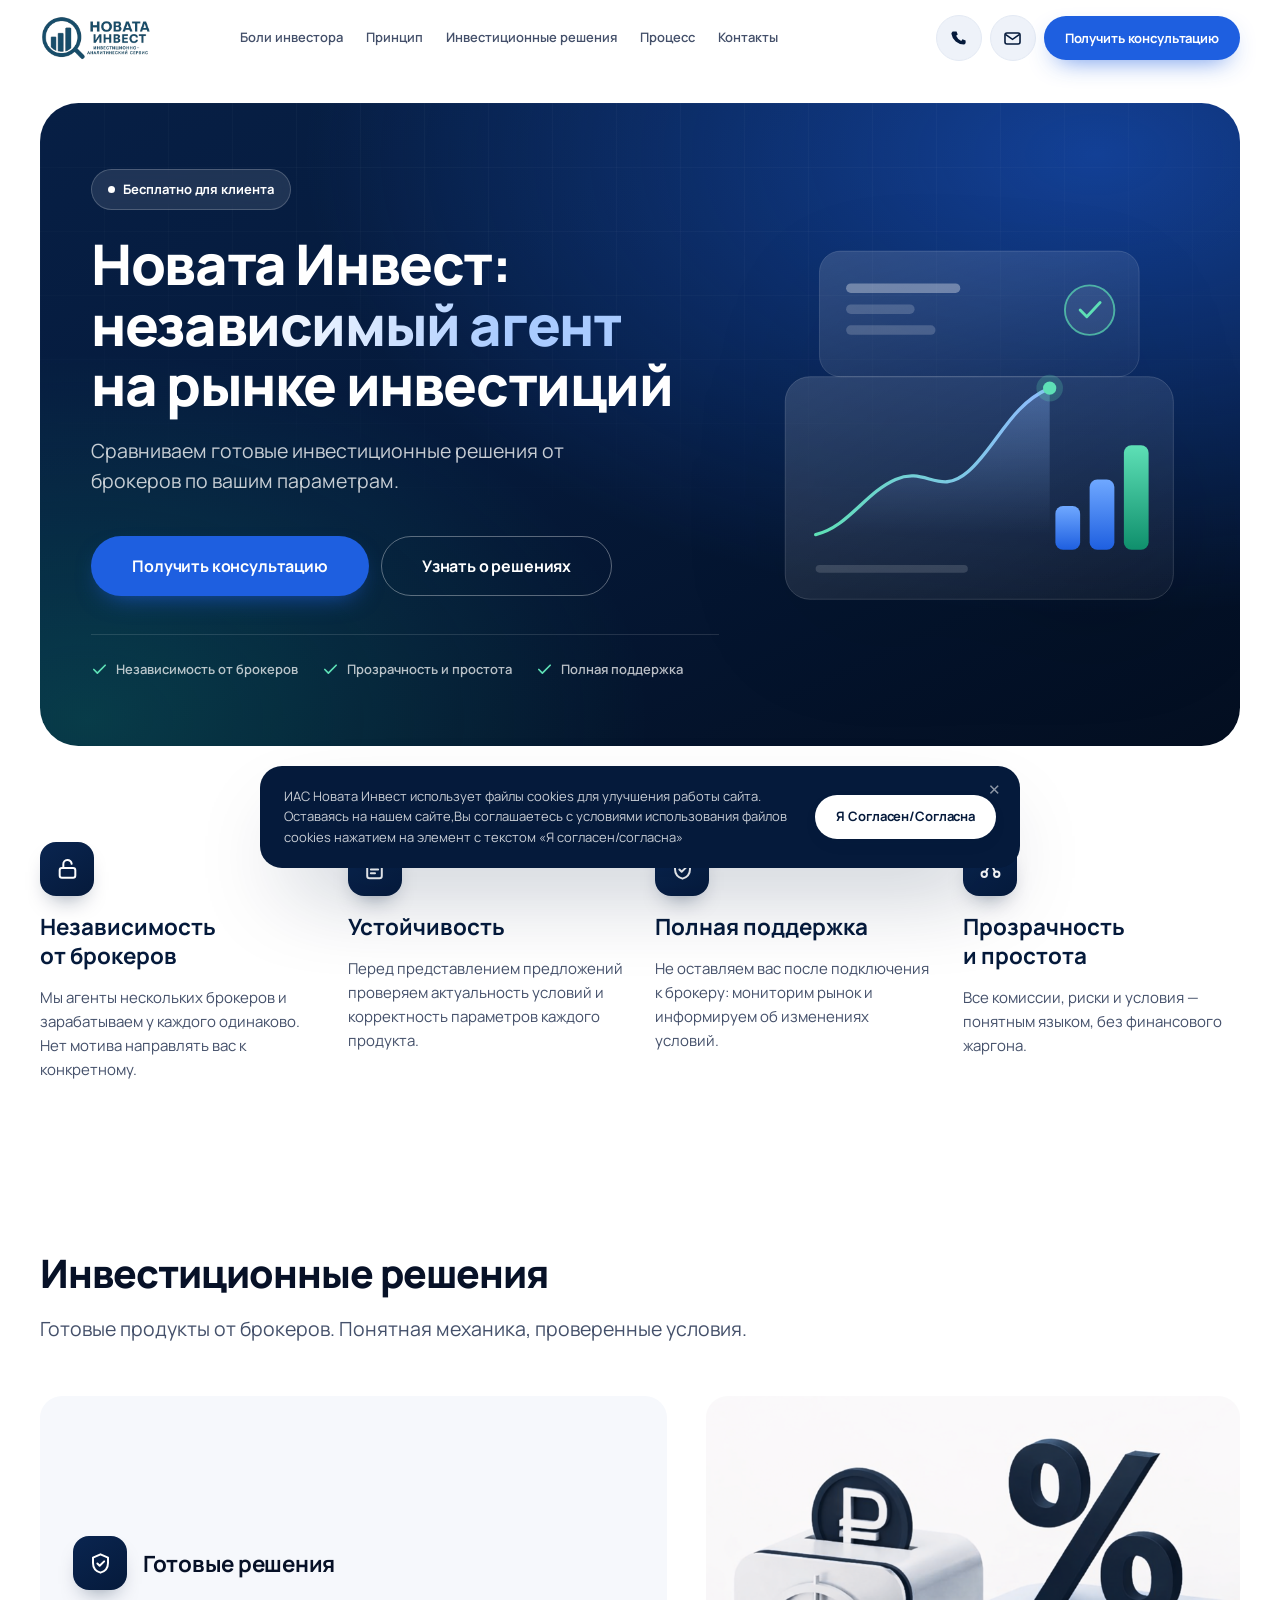
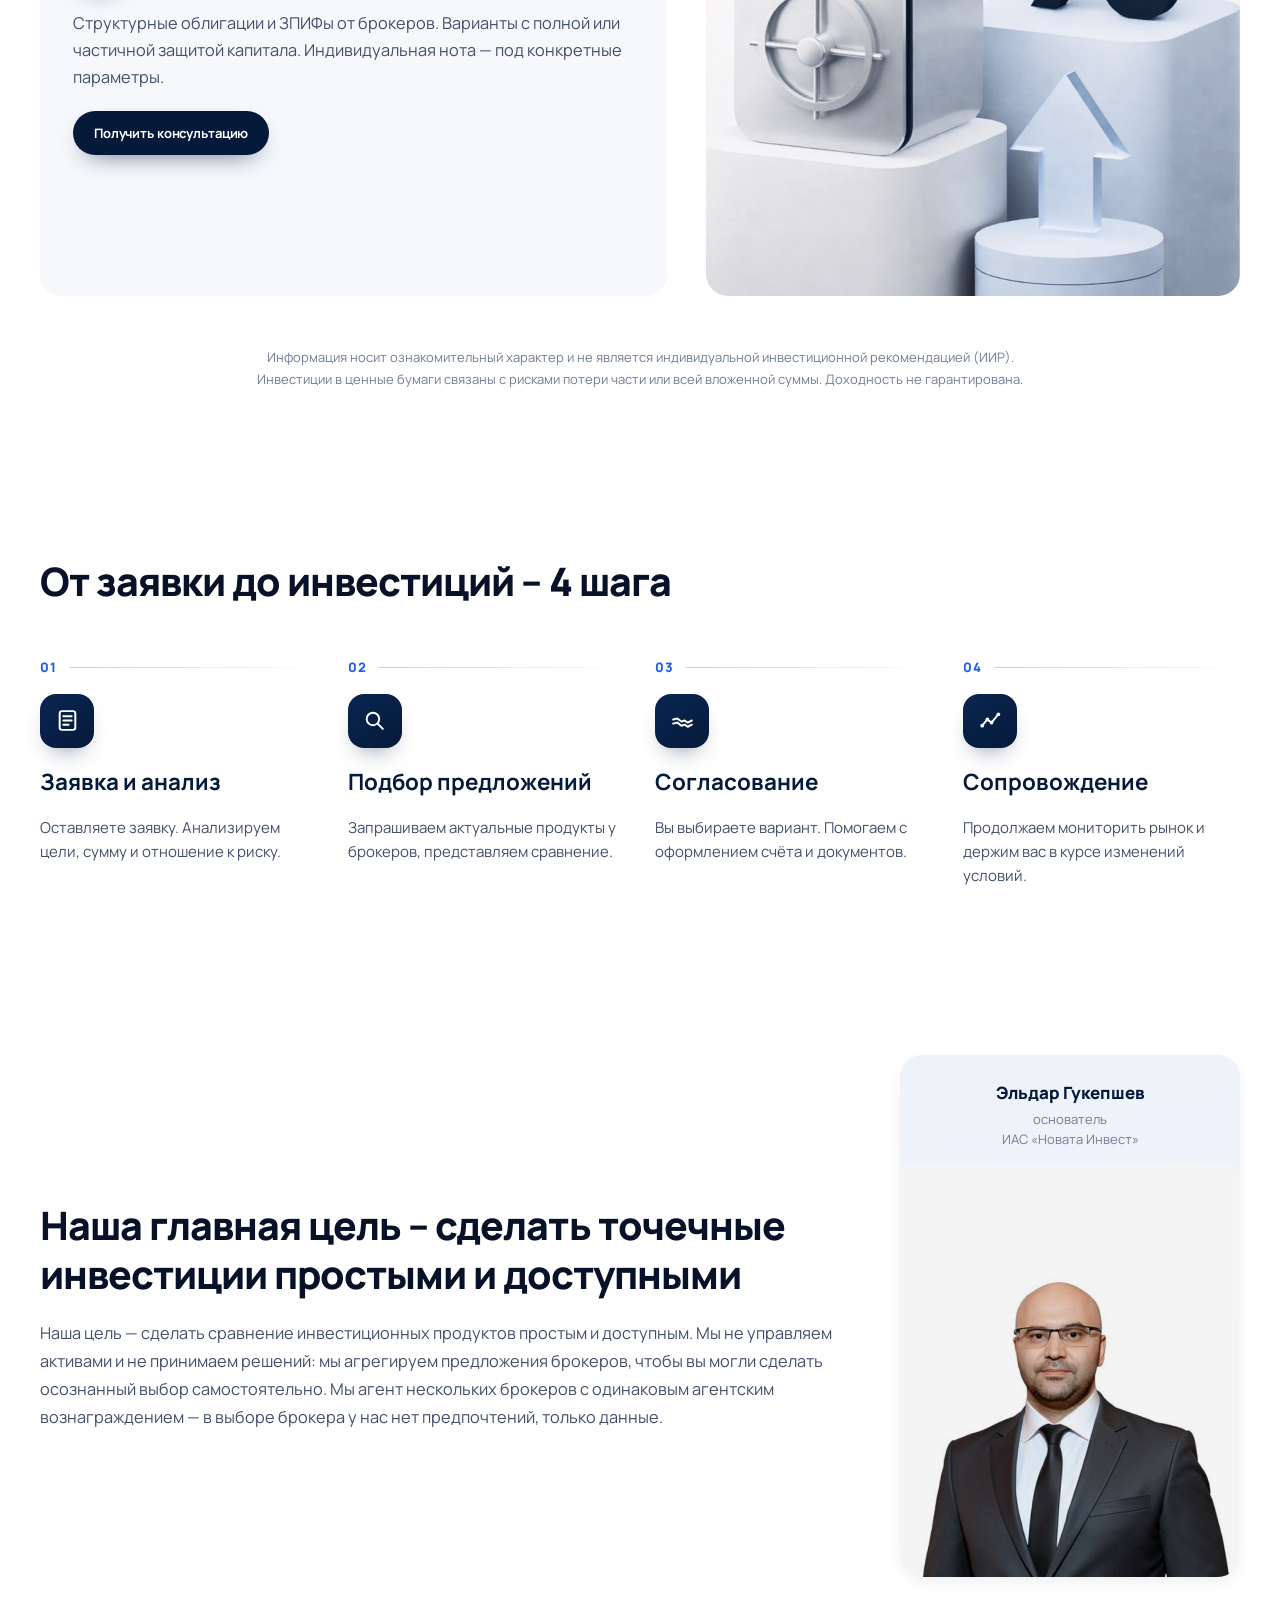
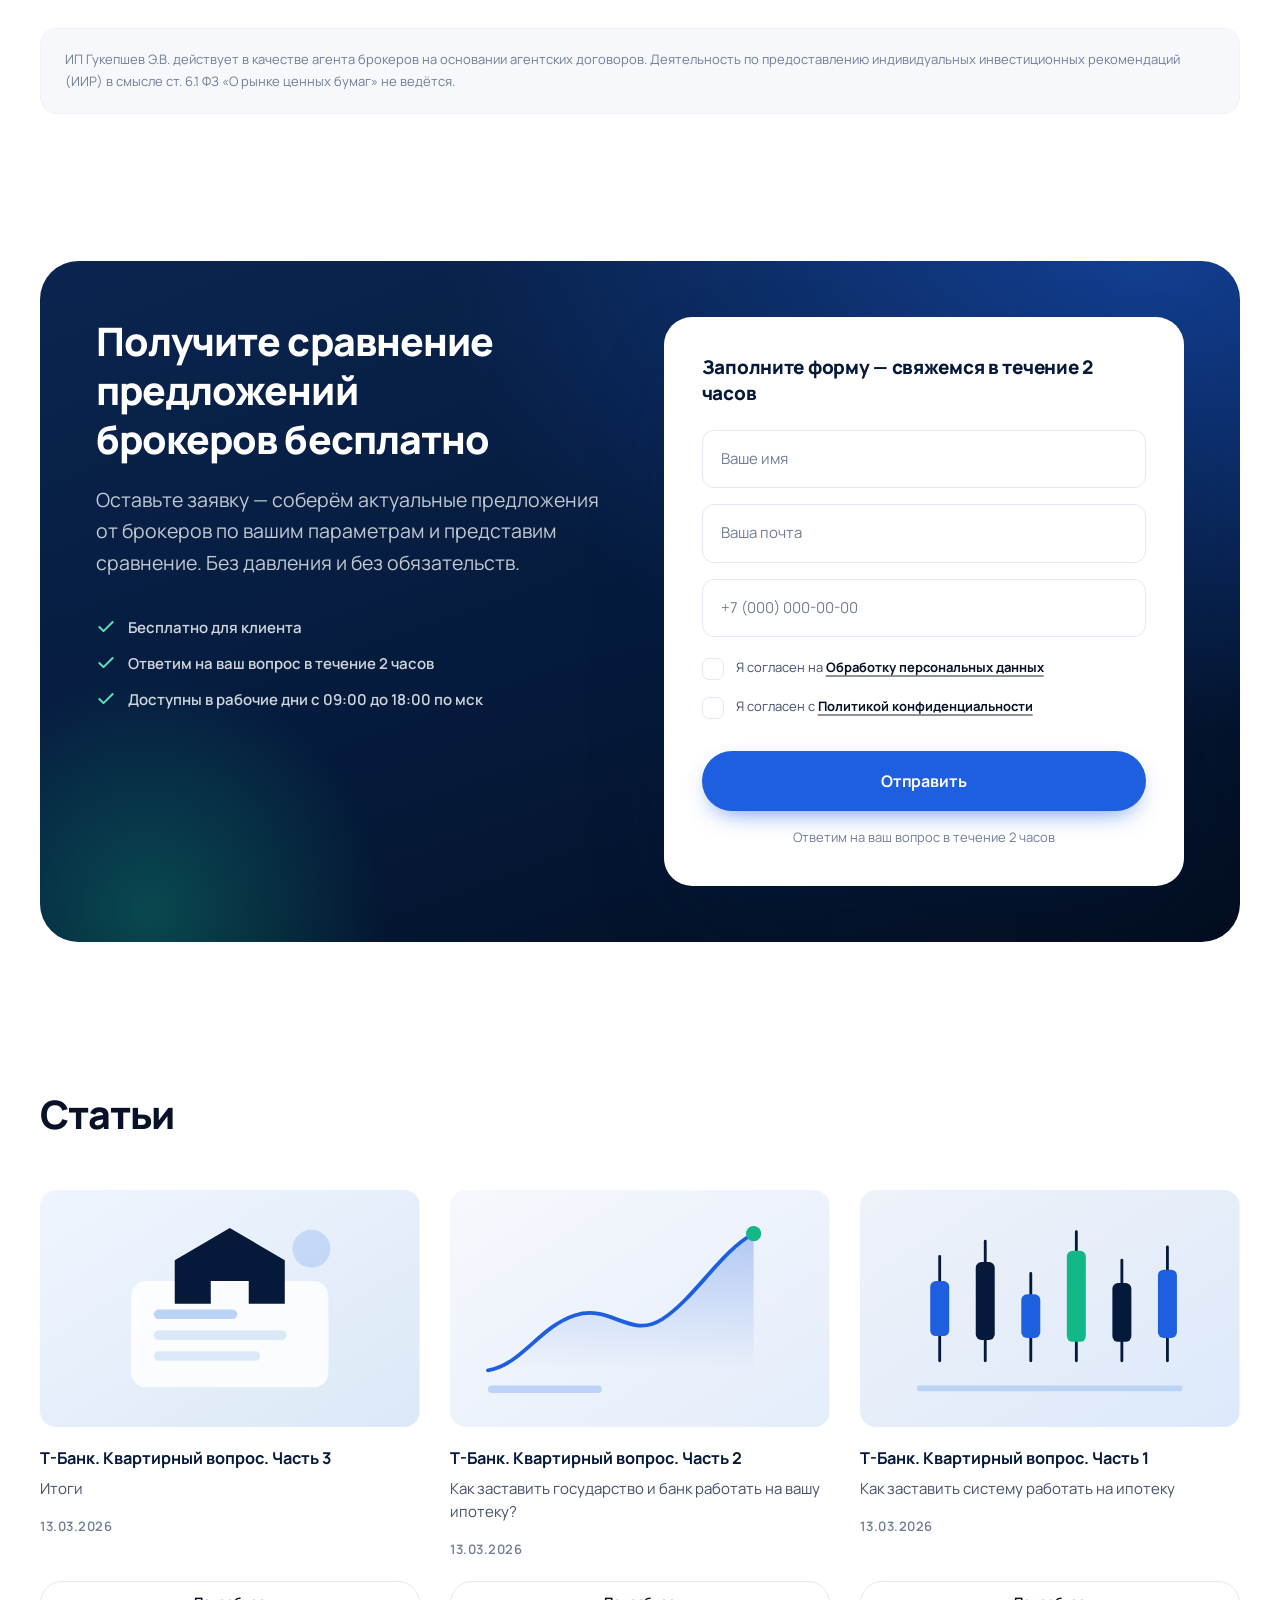
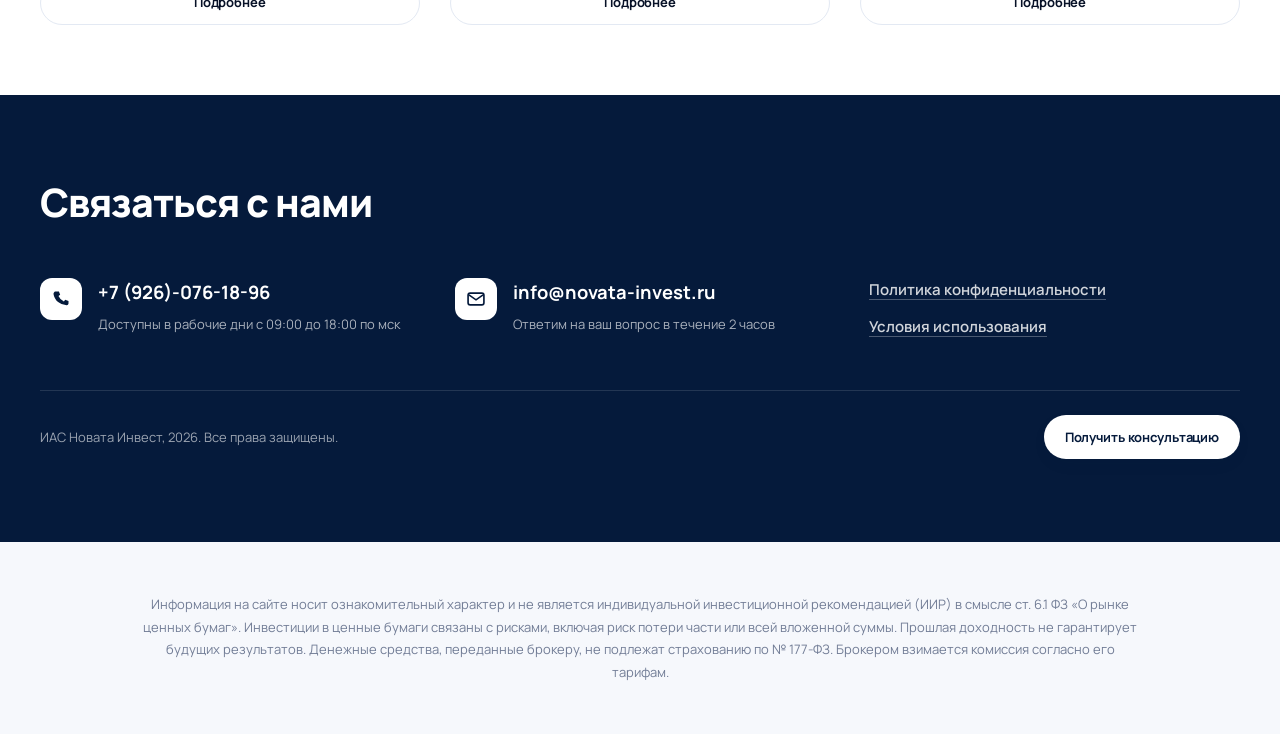
==== index.html @ 60bf4a43 "Переработать дизайн сайта и выделить дизайн-систему Тексты не менялись: все заголовки, абзацы, подпи" ====
<!DOCTYPE html>
<html lang="ru">
<head>
<meta charset="UTF-8">
<meta name="viewport" content="width=device-width, initial-scale=1.0">
<title>Новата Инвест — независимый агент на рынке инвестиций</title>
<meta name="description" content="Сравниваем готовые инвестиционные решения от брокеров по вашим параметрам. Бесплатно для клиента.">
<meta name="theme-color" content="#051A3B">
<link rel="icon" href="assets/favicon.ico">
<meta property="og:type" content="website">
<meta property="og:title" content="Новата Инвест — независимый агент на рынке инвестиций">
<meta property="og:description" content="Сравниваем готовые инвестиционные решения от брокеров по вашим параметрам. Бесплатно для клиента.">
<link rel="preconnect" href="https://fonts.googleapis.com">
<link rel="preconnect" href="https://fonts.gstatic.com" crossorigin>
<link href="https://fonts.googleapis.com/css2?family=Manrope:wght@400;500;600;700;800&display=swap" rel="stylesheet">
<link rel="stylesheet" href="assets/novata.css">
<link rel="stylesheet" href="assets/site.css">
</head>
<body>

<a href="#form" class="visually-hidden">Перейти к форме заявки</a>

<!-- ============================ HEADER ============================ -->
<header class="site-header" id="siteHeader">
  <div class="container site-header__inner">
    <a href="#" class="brand" aria-label="Новата Инвест — инвестиционно-аналитический сервис">
      <img src="assets/logo.png" alt="Новата Инвест — инвестиционно-аналитический сервис" width="700" height="281">
    </a>

    <nav class="site-nav" aria-label="Основная навигация">
      <a href="#pain">Боли инвестора</a>
      <a href="#principle">Принцип</a>
      <a href="#solutions">Инвестиционные решения</a>
      <a href="#process">Процесс</a>
      <a href="#contacts">Контакты</a>
    </nav>

    <div class="header-actions">
      <a href="tel:+79260761896" class="icon-btn icon-btn--ghost" aria-label="Позвонить">
        <svg viewBox="0 0 24 24" fill="none" aria-hidden="true"><path d="M6.5 3h3l1.5 4-2 1.5a12 12 0 006.5 6.5l1.5-2 4 1.5v3c0 1-1 2-2 2A16 16 0 013 6c0-1 1-3 2-3z" fill="currentColor"/></svg>
      </a>
      <a href="mailto:info@novata-invest.ru" class="icon-btn icon-btn--ghost" aria-label="Написать">
        <svg viewBox="0 0 24 24" fill="none" aria-hidden="true"><rect x="2.5" y="5" width="19" height="14" rx="2.5" stroke="currentColor" stroke-width="2"/><path d="M3.5 7l8.5 6 8.5-6" stroke="currentColor" stroke-width="2"/></svg>
      </a>
      <a href="#form" class="btn btn--primary btn--sm">Получить консультацию</a>
      <button class="burger" id="burger" aria-label="Меню" aria-expanded="false" aria-controls="mobileNav">
        <span></span><span></span><span></span>
      </button>
    </div>
  </div>
</header>

<div class="mobile-nav" id="mobileNav" role="dialog" aria-modal="true" aria-label="Меню">
  <div class="mobile-nav__panel">
    <div class="mobile-nav__top">
      <button class="icon-btn icon-btn--ghost" id="mobileNavClose" aria-label="Закрыть">
        <svg viewBox="0 0 24 24" fill="none" aria-hidden="true"><path d="M6 6l12 12M18 6L6 18" stroke="currentColor" stroke-width="2" stroke-linecap="round"/></svg>
      </button>
    </div>
    <a href="#pain">Боли инвестора</a>
    <a href="#principle">Принцип</a>
    <a href="#solutions">Инвестиционные решения</a>
    <a href="#process">Процесс</a>
    <a href="#contacts">Контакты</a>
    <div class="mobile-nav__cta"><a href="#form" class="btn btn--primary btn--block">Получить консультацию</a></div>
    <div class="mobile-nav__contacts">
      <a href="tel:+79260761896">+7 (926) 076-18-96</a>
      <a href="mailto:info@novata-invest.ru">info@novata-invest.ru</a>
    </div>
  </div>
</div>

<main>

<!-- ============================ HERO ============================ -->
<section class="hero">
  <div class="container">
    <div class="hero__panel on-dark">
      <div class="hero__grid-lines" aria-hidden="true"></div>
      <div class="hero__inner">
        <div class="hero__copy">
          <span class="badge badge--glass badge--dot">Бесплатно для клиента</span>
          <h1 class="display hero__title">Новата Инвест:<br><span>независимый агент</span><br>на рынке инвестиций</h1>
          <p class="hero__sub">Сравниваем готовые инвестиционные решения от брокеров по вашим параметрам.</p>
          <div class="hero__cta">
            <a href="#form" class="btn btn--primary btn--lg">Получить консультацию</a>
            <a href="#solutions" class="btn btn--outline btn--lg">Узнать о решениях</a>
          </div>
          <div class="hero__meta">
            <span class="hero__meta-item">
              <svg viewBox="0 0 24 24" fill="none" aria-hidden="true"><path d="M20 6L9 17l-5-5" stroke="currentColor" stroke-width="2.4" stroke-linecap="round" stroke-linejoin="round"/></svg>
              Независимость от брокеров
            </span>
            <span class="hero__meta-item">
              <svg viewBox="0 0 24 24" fill="none" aria-hidden="true"><path d="M20 6L9 17l-5-5" stroke="currentColor" stroke-width="2.4" stroke-linecap="round" stroke-linejoin="round"/></svg>
              Прозрачность и простота
            </span>
            <span class="hero__meta-item">
              <svg viewBox="0 0 24 24" fill="none" aria-hidden="true"><path d="M20 6L9 17l-5-5" stroke="currentColor" stroke-width="2.4" stroke-linecap="round" stroke-linejoin="round"/></svg>
              Полная поддержка
            </span>
          </div>
        </div>

        <div class="hero__visual" aria-hidden="true">
          <!-- Абстрактная визуализация сравнения предложений -->
          <svg viewBox="0 0 440 400" role="presentation">
            <defs>
              <linearGradient id="hgCard" x1="0" y1="0" x2="1" y2="1">
                <stop offset="0" stop-color="#ffffff" stop-opacity=".14"/>
                <stop offset="1" stop-color="#ffffff" stop-opacity=".04"/>
              </linearGradient>
              <linearGradient id="hgBar" x1="0" y1="1" x2="0" y2="0">
                <stop offset="0" stop-color="#1E5FE0"/>
                <stop offset="1" stop-color="#6FA8FF"/>
              </linearGradient>
              <linearGradient id="hgBar2" x1="0" y1="1" x2="0" y2="0">
                <stop offset="0" stop-color="#0F8F6C"/>
                <stop offset="1" stop-color="#5EE0B6"/>
              </linearGradient>
              <linearGradient id="hgLine" x1="0" y1="0" x2="1" y2="0">
                <stop offset="0" stop-color="#5EE0B6"/>
                <stop offset="1" stop-color="#8FBBFF"/>
              </linearGradient>
              <linearGradient id="hgFill" x1="0" y1="0" x2="0" y2="1">
                <stop offset="0" stop-color="#8FBBFF" stop-opacity=".34"/>
                <stop offset="1" stop-color="#8FBBFF" stop-opacity="0"/>
              </linearGradient>
            </defs>

            <!-- задняя карточка -->
            <rect x="52" y="18" width="336" height="132" rx="22" fill="url(#hgCard)" stroke="#ffffff" stroke-opacity=".14"/>
            <rect x="80" y="52" width="120" height="10" rx="5" fill="#ffffff" fill-opacity=".34"/>
            <rect x="80" y="74" width="72" height="10" rx="5" fill="#ffffff" fill-opacity=".18"/>
            <rect x="80" y="96" width="94" height="10" rx="5" fill="#ffffff" fill-opacity=".18"/>
            <circle cx="336" cy="80" r="26" fill="#ffffff" fill-opacity=".08" stroke="#5EE0B6" stroke-opacity=".7" stroke-width="2"/>
            <path d="M326 80l7 7 14-15" stroke="#5EE0B6" stroke-width="3" stroke-linecap="round" stroke-linejoin="round" fill="none"/>

            <!-- основная карточка с графиком -->
            <rect x="16" y="150" width="408" height="234" rx="26" fill="url(#hgCard)" stroke="#ffffff" stroke-opacity=".16"/>
            <path d="M48 316c34-8 52-44 84-58s46 18 76-8 44-70 86-88" stroke="url(#hgLine)" stroke-width="3.5" fill="none" stroke-linecap="round"/>
            <path d="M48 316c34-8 52-44 84-58s46 18 76-8 44-70 86-88v152H48z" fill="url(#hgFill)"/>
            <circle cx="294" cy="162" r="7" fill="#5EE0B6"/>
            <circle cx="294" cy="162" r="14" fill="#5EE0B6" fill-opacity=".22"/>

            <g>
              <rect x="300" y="286" width="26" height="46" rx="8" fill="url(#hgBar)"/>
              <rect x="336" y="258" width="26" height="74" rx="8" fill="url(#hgBar)"/>
              <rect x="372" y="222" width="26" height="110" rx="8" fill="url(#hgBar2)"/>
            </g>
            <rect x="48" y="348" width="160" height="8" rx="4" fill="#ffffff" fill-opacity=".14"/>
          </svg>
        </div>
      </div>
    </div>
  </div>
</section>

<!-- ============================ VALUES ============================ -->
<section class="section" id="pain">
  <div class="container">
    <div class="grid grid--4">
      <article class="value" data-reveal>
        <span class="icon-tile"><svg viewBox="0 0 24 24" fill="none" aria-hidden="true"><rect x="4.5" y="10.5" width="15" height="9.5" rx="2.2" stroke="currentColor" stroke-width="1.9"/><path d="M8 10.5V7.2A4 4 0 0116 6.6" stroke="currentColor" stroke-width="1.9" stroke-linecap="round"/></svg></span>
        <h3>Независимость<br>от брокеров</h3>
        <p>Мы агенты нескольких брокеров и зарабатываем у каждого одинаково. Нет мотива направлять вас к конкретному.</p>
      </article>
      <article class="value" data-reveal data-delay="1">
        <span class="icon-tile"><svg viewBox="0 0 24 24" fill="none" aria-hidden="true"><rect x="5" y="3.5" width="14" height="17" rx="2.2" stroke="currentColor" stroke-width="1.9"/><path d="M8.5 8.5h7M8.5 12h7M8.5 15.5h4" stroke="currentColor" stroke-width="1.9" stroke-linecap="round"/></svg></span>
        <h3>Устойчивость</h3>
        <p>Перед представлением предложений проверяем актуальность условий и корректность параметров каждого продукта.</p>
      </article>
      <article class="value" data-reveal data-delay="2">
        <span class="icon-tile"><svg viewBox="0 0 24 24" fill="none" aria-hidden="true"><path d="M12 3.2l7.2 3.1v5.2c0 4.5-3 8-7.2 9.3-4.2-1.3-7.2-4.8-7.2-9.3V6.3L12 3.2z" stroke="currentColor" stroke-width="1.9" stroke-linejoin="round"/><path d="M9 12l2.2 2.2L15.5 10" stroke="currentColor" stroke-width="1.9" stroke-linecap="round" stroke-linejoin="round"/></svg></span>
        <h3>Полная поддержка</h3>
        <p>Не оставляем вас после подключения к брокеру: мониторим рынок и информируем об изменениях условий.</p>
      </article>
      <article class="value" data-reveal data-delay="3">
        <span class="icon-tile"><svg viewBox="0 0 24 24" fill="none" aria-hidden="true"><circle cx="12" cy="7" r="2.6" stroke="currentColor" stroke-width="1.9"/><circle cx="6" cy="16.5" r="2.6" stroke="currentColor" stroke-width="1.9"/><circle cx="18" cy="16.5" r="2.6" stroke="currentColor" stroke-width="1.9"/><path d="M10.2 8.9l-2.4 5.2M13.8 8.9l2.4 5.2" stroke="currentColor" stroke-width="1.9"/></svg></span>
        <h3>Прозрачность<br>и простота</h3>
        <p>Все комиссии, риски и условия — понятным языком, без финансового жаргона.</p>
      </article>
    </div>
  </div>
</section>

<!-- ============================ SOLUTIONS ============================ -->
<section class="section section--tight" id="solutions">
  <div class="container">
    <div class="section-head" data-reveal>
      <h2 class="h2">Инвестиционные решения</h2>
      <p class="lead">Готовые продукты от брокеров. Понятная механика, проверенные условия.</p>
    </div>

    <div class="solutions">
      <div class="card card--muted solutions__card" data-reveal>
        <div class="solutions__head">
          <span class="icon-tile"><svg viewBox="0 0 24 24" fill="none" aria-hidden="true"><path d="M12 3.2l7.2 3.1v5.2c0 4.5-3 8-7.2 9.3-4.2-1.3-7.2-4.8-7.2-9.3V6.3L12 3.2z" stroke="currentColor" stroke-width="1.9" stroke-linejoin="round"/><path d="M9 12l2.2 2.2L15.5 10" stroke="currentColor" stroke-width="1.9" stroke-linecap="round" stroke-linejoin="round"/></svg></span>
          <h3 class="h3">Готовые решения</h3>
        </div>
        <p>Структурные облигации и ЗПИФы от брокеров. Варианты с полной или частичной защитой капитала. Индивидуальная нота — под конкретные параметры.</p>
        <a href="#form" class="btn btn--navy btn--sm" style="align-self:flex-start">Получить консультацию</a>
      </div>
      <div class="solutions__media" data-reveal data-delay="1">
        <img src="assets/safe.png" alt="Защита капитала и доходность" width="800" height="748" loading="lazy">
      </div>
    </div>

    <p class="disclaimer">Информация носит ознакомительный характер и не является индивидуальной инвестиционной рекомендацией (ИИР). Инвестиции в ценные бумаги связаны с рисками потери части или всей вложенной суммы. Доходность не гарантирована.</p>
  </div>
</section>

<!-- ============================ PROCESS ============================ -->
<section class="section" id="process">
  <div class="container">
    <div class="section-head" data-reveal>
      <h2 class="h2">От заявки до инвестиций – 4 шага</h2>
    </div>
    <div class="grid grid--4 steps">
      <article class="step" data-reveal>
        <span class="step__num">01</span>
        <span class="icon-tile"><svg viewBox="0 0 24 24" fill="none" aria-hidden="true"><rect x="4.5" y="3" width="15" height="18" rx="2.2" stroke="currentColor" stroke-width="1.9"/><path d="M8 8h8M8 12h8M8 16h5" stroke="currentColor" stroke-width="1.9" stroke-linecap="round"/></svg></span>
        <h3>Заявка и анализ</h3>
        <p>Оставляете заявку. Анализируем цели, сумму и отношение к риску.</p>
      </article>
      <article class="step" data-reveal data-delay="1">
        <span class="step__num">02</span>
        <span class="icon-tile"><svg viewBox="0 0 24 24" fill="none" aria-hidden="true"><circle cx="10.5" cy="10.5" r="6" stroke="currentColor" stroke-width="1.9"/><path d="M15 15l5 5" stroke="currentColor" stroke-width="1.9" stroke-linecap="round"/></svg></span>
        <h3>Подбор предложений</h3>
        <p>Запрашиваем актуальные продукты у брокеров, представляем сравнение.</p>
      </article>
      <article class="step" data-reveal data-delay="2">
        <span class="step__num">03</span>
        <span class="icon-tile"><svg viewBox="0 0 24 24" fill="none" aria-hidden="true"><path d="M3 11l4-1 4 3 3-1 3 2 4-2" stroke="currentColor" stroke-width="1.9" stroke-linecap="round" stroke-linejoin="round"/><path d="M3 15l4-1 4 3 3-1 3 2 4-2" stroke="currentColor" stroke-width="1.9" stroke-linecap="round" stroke-linejoin="round"/></svg></span>
        <h3>Согласование</h3>
        <p>Вы выбираете вариант. Помогаем с оформлением счёта и документов.</p>
      </article>
      <article class="step" data-reveal data-delay="3">
        <span class="step__num">04</span>
        <span class="icon-tile"><svg viewBox="0 0 24 24" fill="none" aria-hidden="true"><path d="M4 17l5-6 4 3 6.5-8" stroke="currentColor" stroke-width="1.9" stroke-linecap="round" stroke-linejoin="round"/><circle cx="4" cy="17" r="1.8" fill="currentColor"/><circle cx="9" cy="11" r="1.8" fill="currentColor"/><circle cx="13" cy="14" r="1.8" fill="currentColor"/><circle cx="19.5" cy="6" r="1.8" fill="currentColor"/></svg></span>
        <h3>Сопровождение</h3>
        <p>Продолжаем мониторить рынок и держим вас в курсе изменений условий.</p>
      </article>
    </div>
  </div>
</section>

<!-- ============================ ABOUT ============================ -->
<section class="section section--tight" id="principle">
  <div class="container">
    <div class="about">
      <div class="about__text" data-reveal>
        <h2 class="h2">Наша главная цель – сделать точечные инвестиции простыми и доступными</h2>
        <p>Наша цель — сделать сравнение инвестиционных продуктов простым и доступным. Мы не управляем активами и не принимаем решений: мы агрегируем предложения брокеров, чтобы вы могли сделать осознанный выбор самостоятельно. Мы агент нескольких брокеров с одинаковым агентским вознаграждением — в выборе брокера у нас нет предпочтений, только данные.</p>
      </div>
      <figure class="person" data-reveal data-delay="1">
        <figcaption>
          <div class="person__name">Эльдар Гукепшев</div>
          <div class="person__role">основатель<br>ИАС «Новата Инвест»</div>
        </figcaption>
        <img src="assets/eldar.png" alt="Эльдар Гукепшев" width="578" height="700" loading="lazy">
      </figure>
    </div>
    <p class="disclaimer disclaimer--boxed">ИП Гукепшев Э.В. действует в качестве агента брокеров на основании агентских договоров. Деятельность по предоставлению индивидуальных инвестиционных рекомендаций (ИИР) в смысле ст. 6.1 ФЗ «О рынке ценных бумаг» не ведётся.</p>
  </div>
</section>

<!-- ============================ CTA / FORM ============================ -->
<section class="cta" id="form">
  <div class="container">
    <div class="cta__panel">
      <div class="cta__glow" aria-hidden="true"></div>

      <div class="cta__left">
        <h2 class="h2">Получите сравнение предложений брокеров бесплатно</h2>
        <p>Оставьте заявку — соберём актуальные предложения от брокеров по вашим параметрам и представим сравнение. Без давления и без обязательств.</p>
        <div class="cta__points">
          <span class="point">
            <svg viewBox="0 0 24 24" fill="none" aria-hidden="true"><path d="M20 6L9 17l-5-5" stroke="currentColor" stroke-width="2.4" stroke-linecap="round" stroke-linejoin="round"/></svg>
            Бесплатно для клиента
          </span>
          <span class="point">
            <svg viewBox="0 0 24 24" fill="none" aria-hidden="true"><path d="M20 6L9 17l-5-5" stroke="currentColor" stroke-width="2.4" stroke-linecap="round" stroke-linejoin="round"/></svg>
            Ответим на ваш вопрос в течение 2 часов
          </span>
          <span class="point">
            <svg viewBox="0 0 24 24" fill="none" aria-hidden="true"><path d="M20 6L9 17l-5-5" stroke="currentColor" stroke-width="2.4" stroke-linecap="round" stroke-linejoin="round"/></svg>
            Доступны в рабочие дни с 09:00 до 18:00 по мск
          </span>
        </div>
      </div>

      <div class="form-card" id="formCard">
        <h3 class="form-card__title">Заполните форму — свяжемся в течение 2 часов</h3>

        <form id="leadForm" novalidate>
          <div class="field" data-field>
            <label class="visually-hidden" for="leadName">Ваше имя</label>
            <input class="input" type="text" id="leadName" name="name" placeholder="Ваше имя" autocomplete="name" required>
            <span class="field__error" data-error>Укажите имя</span>
          </div>

          <div class="field" data-field>
            <label class="visually-hidden" for="leadEmail">Ваша почта</label>
            <input class="input" type="email" id="leadEmail" name="email" placeholder="Ваша почта" autocomplete="email" inputmode="email" required>
            <span class="field__error" data-error>Укажите корректный e-mail</span>
          </div>

          <div class="field" data-field>
            <label class="visually-hidden" for="leadPhone">Телефон</label>
            <input class="input" type="tel" id="leadPhone" name="phone" placeholder="+7 (000) 000-00-00" autocomplete="tel" inputmode="tel" required>
            <span class="field__error" data-error>Укажите телефон полностью</span>
          </div>

          <!-- honeypot -->
          <div class="visually-hidden" aria-hidden="true">
            <label for="leadCompany">Company</label>
            <input type="text" id="leadCompany" name="company" tabindex="-1" autocomplete="off">
          </div>

          <div class="form-card__legal">
            <div class="field" data-field style="margin-bottom:0">
              <label class="check">
                <input type="checkbox" id="agreeData" name="agree_data" required>
                <span>Я согласен на <a href="agreement.html" class="link-legal" target="_blank" rel="noopener" data-legal="agreement">Обработку персональных данных</a></span>
              </label>
              <span class="field__error" data-error>Нужно согласие на обработку данных</span>
            </div>
            <div class="field" data-field style="margin-bottom:0">
              <label class="check">
                <input type="checkbox" id="agreePolicy" name="agree_policy" required>
                <span>Я согласен с <a href="policy.html" class="link-legal" target="_blank" rel="noopener" data-legal="policy">Политикой конфиденциальности</a></span>
              </label>
              <span class="field__error" data-error>Нужно согласие с политикой</span>
            </div>
          </div>

          <button type="submit" class="btn btn--primary btn--block btn--lg">Отправить</button>
          <p class="form-note">Ответим на ваш вопрос в течение 2 часов</p>
        </form>

        <div class="form-success" role="status" aria-live="polite">
          <span class="form-success__mark">
            <svg viewBox="0 0 24 24" fill="none" aria-hidden="true"><path d="M20 6L9 17l-5-5" stroke="currentColor" stroke-width="2.6" stroke-linecap="round" stroke-linejoin="round"/></svg>
          </span>
          <p>Спасибо! Заявка получена.</p>
          <span class="fine">Ответим на ваш вопрос в течение 2 часов</span>
        </div>
      </div>
    </div>
  </div>
</section>

<!-- ============================ ARTICLES ============================ -->
<section class="section section--tight" id="articles">
  <div class="container">
    <div class="section-head" data-reveal>
      <h2 class="h2">Статьи</h2>
    </div>
    <div class="grid grid--3">
      <article class="article" data-reveal>
        <div class="article__art">
          <svg viewBox="0 0 400 250" role="presentation" aria-hidden="true">
            <defs>
              <linearGradient id="artA" x1="0" y1="0" x2="1" y2="1"><stop offset="0" stop-color="#EFF5FE"/><stop offset="1" stop-color="#DCE8F7"/></linearGradient>
            </defs>
            <rect width="400" height="250" fill="url(#artA)"/>
            <rect x="96" y="96" width="208" height="112" rx="16" fill="#fff" opacity=".85"/>
            <rect x="120" y="126" width="88" height="10" rx="5" fill="#BBD3F6"/>
            <rect x="120" y="148" width="140" height="10" rx="5" fill="#DCE8F7"/>
            <rect x="120" y="170" width="112" height="10" rx="5" fill="#DCE8F7"/>
            <path d="M200 40l58 34v46h-38V96h-40v24h-38V74l58-34z" fill="#051A3B"/>
            <circle cx="286" cy="62" r="20" fill="#1E5FE0" opacity=".16"/>
          </svg>
        </div>
        <div class="article__body">
          <h3>Т-Банк. Квартирный вопрос. Часть 3</h3>
          <p>Итоги</p>
          <div class="article__date">13.03.2026</div>
          <a href="#" class="btn btn--outline btn--sm btn--block">Подробнее</a>
        </div>
      </article>

      <article class="article" data-reveal data-delay="1">
        <div class="article__art">
          <svg viewBox="0 0 400 250" role="presentation" aria-hidden="true">
            <defs>
              <linearGradient id="artB" x1="0" y1="0" x2="1" y2="1"><stop offset="0" stop-color="#F6F8FC"/><stop offset="1" stop-color="#E4EDFB"/></linearGradient>
              <linearGradient id="artBFill" x1="0" y1="0" x2="0" y2="1"><stop offset="0" stop-color="#1E5FE0" stop-opacity=".28"/><stop offset="1" stop-color="#1E5FE0" stop-opacity="0"/></linearGradient>
            </defs>
            <rect width="400" height="250" fill="url(#artB)"/>
            <path d="M40 190c36-6 54-46 92-58s58 26 92 4 62-72 96-90v144H40z" fill="url(#artBFill)"/>
            <path d="M40 190c36-6 54-46 92-58s58 26 92 4 62-72 96-90" stroke="#1E5FE0" stroke-width="4" fill="none" stroke-linecap="round"/>
            <circle cx="320" cy="46" r="8" fill="#12B886"/>
            <rect x="40" y="206" width="120" height="8" rx="4" fill="#BBD3F6"/>
          </svg>
        </div>
        <div class="article__body">
          <h3>Т-Банк. Квартирный вопрос. Часть 2</h3>
          <p>Как заставить государство и банк работать на вашу ипотеку?</p>
          <div class="article__date">13.03.2026</div>
          <a href="#" class="btn btn--outline btn--sm btn--block">Подробнее</a>
        </div>
      </article>

      <article class="article" data-reveal data-delay="2">
        <div class="article__art">
          <svg viewBox="0 0 400 250" role="presentation" aria-hidden="true">
            <defs>
              <linearGradient id="artC" x1="0" y1="0" x2="1" y2="1"><stop offset="0" stop-color="#EEF2F9"/><stop offset="1" stop-color="#DDE9FA"/></linearGradient>
            </defs>
            <rect width="400" height="250" fill="url(#artC)"/>
            <g stroke="#051A3B" stroke-width="3" stroke-linecap="round">
              <path d="M84 70v110M132 54v126M180 88v92M228 44v136M276 74v106M324 60v120"/>
            </g>
            <rect x="74" y="96" width="20" height="58" rx="6" fill="#1E5FE0"/>
            <rect x="122" y="76" width="20" height="82" rx="6" fill="#051A3B"/>
            <rect x="170" y="110" width="20" height="46" rx="6" fill="#1E5FE0"/>
            <rect x="218" y="64" width="20" height="96" rx="6" fill="#12B886"/>
            <rect x="266" y="98" width="20" height="62" rx="6" fill="#051A3B"/>
            <rect x="314" y="84" width="20" height="72" rx="6" fill="#1E5FE0"/>
            <rect x="60" y="206" width="280" height="6" rx="3" fill="#BBD3F6"/>
          </svg>
        </div>
        <div class="article__body">
          <h3>Т-Банк. Квартирный вопрос. Часть 1</h3>
          <p>Как заставить систему работать на ипотеку</p>
          <div class="article__date">13.03.2026</div>
          <a href="#" class="btn btn--outline btn--sm btn--block">Подробнее</a>
        </div>
      </article>
    </div>
  </div>
</section>

</main>

<!-- ============================ CONTACTS ============================ -->
<footer class="contacts on-dark" id="contacts">
  <div class="container">
    <h2 class="h2" style="margin-bottom:clamp(32px,4vw,56px)">Связаться с нами</h2>
    <div class="contacts__grid">
      <div class="contact-item">
        <span class="icon-tile icon-tile--sm icon-tile--light"><svg viewBox="0 0 24 24" fill="none" aria-hidden="true"><path d="M6.5 3h3l1.5 4-2 1.5a12 12 0 006.5 6.5l1.5-2 4 1.5v3c0 1-1 2-2 2A16 16 0 013 6c0-1 1-3 2-3z" fill="currentColor"/></svg></span>
        <div>
          <a href="tel:+79260761896" class="contact-item__value">+7 (926)-076-18-96</a>
          <div class="contact-item__note">Доступны в рабочие дни с 09:00 до 18:00 по мск</div>
        </div>
      </div>
      <div class="contact-item">
        <span class="icon-tile icon-tile--sm icon-tile--light"><svg viewBox="0 0 24 24" fill="none" aria-hidden="true"><rect x="2.5" y="5" width="19" height="14" rx="2.5" stroke="currentColor" stroke-width="2"/><path d="M3.5 7l8.5 6 8.5-6" stroke="currentColor" stroke-width="2"/></svg></span>
        <div>
          <a href="mailto:info@novata-invest.ru" class="contact-item__value">info@novata-invest.ru</a>
          <div class="contact-item__note">Ответим на ваш вопрос в течение 2 часов</div>
        </div>
      </div>
      <nav class="contacts__links" aria-label="Юридические документы">
        <a href="policy.html" data-legal="policy">Политика конфиденциальности</a>
        <a href="agreement.html" data-legal="agreement">Условия использования</a>
      </nav>
    </div>
    <div class="contacts__bottom">
      <p>ИАС Новата Инвест, 2026. Все права защищены.</p>
      <a href="#form" class="btn btn--light btn--sm">Получить консультацию</a>
    </div>
  </div>
</footer>

<!-- ============================ BOTTOM LEGAL ============================ -->
<section class="legal-strip">
  <div class="container">
    <p>Информация на сайте носит ознакомительный характер и не является индивидуальной инвестиционной рекомендацией (ИИР) в смысле ст. 6.1 ФЗ «О рынке ценных бумаг». Инвестиции в ценные бумаги связаны с рисками, включая риск потери части или всей вложенной суммы. Прошлая доходность не гарантирует будущих результатов. Денежные средства, переданные брокеру, не подлежат страхованию по № 177-ФЗ. Брокером взимается комиссия согласно его тарифам.</p>
  </div>
</section>

<!-- ============================ STICKY CTA (mobile) ============================ -->
<div class="sticky-cta" id="stickyCta">
  <a href="#form" class="btn btn--primary">Получить консультацию</a>
</div>

<!-- ============================ COOKIE ============================ -->
<div class="cookie" id="cookie" role="region" aria-label="Cookies">
  <button class="cookie__close" id="cookieClose" aria-label="Закрыть">✕</button>
  <p>ИАС Новата Инвест использует файлы cookies для улучшения работы сайта. Оставаясь на нашем сайте,<br>Вы соглашаетесь с условиями использования файлов cookies нажатием на элемент с текстом «Я согласен/согласна»</p>
  <button class="btn btn--light btn--sm" id="cookieOk">Я Согласен/Согласна</button>
</div>

<!-- ============================ LEGAL MODAL ============================ -->
<div class="modal" id="legalModal" role="dialog" aria-modal="true" aria-labelledby="legalModalTitle">
  <div class="modal__dialog">
    <div class="modal__head">
      <h2 id="legalModalTitle"></h2>
      <button class="icon-btn icon-btn--ghost" id="legalModalClose" aria-label="Закрыть">
        <svg viewBox="0 0 24 24" fill="none" aria-hidden="true"><path d="M6 6l12 12M18 6L6 18" stroke="currentColor" stroke-width="2" stroke-linecap="round"/></svg>
      </button>
    </div>
    <div class="modal__body" id="legalModalBody" tabindex="0"></div>
    <div class="modal__foot">
      <a id="legalModalLink" href="policy.html" target="_blank" rel="noopener">Открыть отдельной страницей</a>
      <button class="btn btn--navy btn--sm" id="legalModalOk">Закрыть</button>
    </div>
  </div>
</div>

<!-- Тексты юридических документов (те же, что на policy.html и agreement.html) -->
<template id="legal-agreement" data-title="Согласие на обработку персональных данных" data-href="agreement.html">
  <p>Нажимая кнопку «Отправить» и проставляя отметку в чек-боксе, я свободно, своей волей и в своем интересе даю свое согласие Индивидуальному предпринимателю Гукепшеву Эльдару Вячеславовичу (ИНН 071405956182, ОГРНИП 322508100075028, далее – Оператор) на обработку моих персональных данных на следующих условиях:</p>
  <h3>1. Цели обработки персональных данных</h3>
  <p>идентификация меня как пользователя сайта и клиента сервиса ИАС «Новата Инвест»;</p>
  <ul>
    <li>оказание мне услуг по подбору инвестиционных решений, включая готовые инвестиционные продукты (структурные облигации, ЗПИФы) и разработку стратегий инвестиционных сделок, не являющихся индивидуальной инвестиционной рекомендацией</li>
    <li>передача моих персональных данных брокерам-партнерам (перечень которых указан в Политике конфиденциальности Оператора) для открытия брокерских счетов, заключения и исполнения договоров, совершения операций на рынке ценных бумаг, а также для выполнения требований законодательства, в том числе Федерального закона № 115-ФЗ</li>
    <li>направление мне информации об услугах Оператора и партнеров, включая рекламные и информационные сообщения, а также для осуществления прямых контактов со мной с помощью средств связи (телефон, электронная почта, мессенджеры)</li>
  </ul>
  <h3>2. Перечень персональных данных, на обработку которых дается согласие</h3>
  <ul>
    <li>фамилия, имя, отчество</li>
    <li>номер контактного телефона</li>
    <li>адрес электронной почты</li>
    <li>иные данные, добровольно предоставленные мной при заполнении форм обратной связи или в ходе дальнейшего общения (например, данные документа, удостоверяющего личность, сведения о финансовом положении и инвестиционных предпочтениях, ИНН, СНИЛС – в случае необходимости для заключения договоров с брокерами)</li>
  </ul>
  <h3>3. Перечень действий с персональными данными</h3>
  <p>Оператор вправе совершать с моими персональными данными любые действия (операции), предусмотренные п. 3 ч. 1 ст. 3 Федерального закона № 152-ФЗ, включая: сбор, запись, систематизацию, накопление, хранение, уточнение (обновление, изменение), извлечение, использование, передачу (предоставление, доступ), обезличивание, блокирование, удаление, уничтожение, как с использованием средств автоматизации, так и без их использования.</p>
  <h3>4. Передача персональных данных третьим лицам</h3>
  <p>Я даю согласие на передачу моих персональных данных следующим категориям третьих лиц:</p>
  <p>брокерам Оператора:</p>
  <ul>
    <li>ООО «Ньютон Инвестиции», ООО «Компания БКС», ООО «Солид-Брокер», АО «АТОН» и иным профессиональным участникам рынка ценных бумаг, с которыми Оператор сотрудничает или будет сотрудничать в целях подбора инвестиционных решений</li>
    <li>организациям, обеспечивающим функционирование информационных систем Оператора (CRM-система, хостинг-провайдеры, сервисы рассылок), при условии обязательного соблюдения конфиденциальности и безопасности данных.Я уведомлен и согласен, что брокеры-партнеры могут осуществлять трансграничную передачу моих персональных данных (в том числе на территорию иностранных государств) в случаях, предусмотренных законодательством РФ и их внутренними документами, если это необходимо для исполнения договоров и совершения операций с иностранными финансовыми инструментами</li>
  </ul>
  <h3>5. Срок действия согласия и порядок его отзыва</h3>
  <p>Настоящее согласие действует со дня его предоставления до дня отзыва в письменной форме. Я уведомлен, что могу отозвать свое согласие путем направления письменного заявления на адрес электронной почты Оператора info@novata-invest.ru. В случае отзыва согласия Оператор вправе продолжить обработку персональных данных без моего согласия при наличии оснований, предусмотренных законодательством РФ.</p>
  <p>Настоящее согласие является дополнением к Политике конфиденциальности,</p>
  <p>размещенной на сайте https://novata-invest.ru/.</p>
</template>

<template id="legal-policy" data-title="Политика конфиденциальности" data-href="policy.html">
  <h3>1. Общие положения</h3>
  <p>1.1. Настоящая Политика конфиденциальности (далее – Политика) определяет порядок обработки и защиты персональных данных физических лиц (далее – субъекты персональных данных, Пользователи), которые могут быть получены Индивидуальным предпринимателем Гукепшевым Эльдаром Вячеславовичем (ИНН 071405956182, ОГРНИП 322508100075028), далее – Оператор) при использовании Пользователями сайта https://novata-invest.ru/ (далее – Сайт), его сервисов и функций, а также в ходе исполнения Оператором обязательств по договорам и соглашениям с Пользователями.</p>
  <p>1.2. Политика разработана в соответствии с Конституцией РФ, Федеральным законом от 27.07.2006 № 152-ФЗ</p>
  <p>«О персональных данных», иными нормативными правовыми актами Российской Федерации в области персональных данных.</p>
  <p>1.3. Использование Сайта и его сервисов означает безоговорочное согласие Пользователя с настоящей Политикой и указанными в ней условиями обработки его персональных данных. В случае несогласия с условиями Политики Пользователь должен воздержаться от использования Сайта.</p>
  <p>1.4. Оператор имеет право вносить изменения в настоящую Политику. Новая редакция Политики вступает в силу</p>
  <p>с момента ее размещения на Сайте, если иное не предусмотрено новой редакцией Политики.</p>
  <h3>2. Сведения об Операторе</h3>
  <ul>
    <li>Индивидуальный предприниматель Гукепшев Эльдар Вячеславович</li>
    <li>ИНН: 071405956182</li>
    <li>ОГРНИП: 322508100075028</li>
    <li>Адрес регистрации: Московская область, Солнечногорский район, п.Лесное Озеро, д.7, кв.22</li>
    <li>Адрес электронной почты для обращений: info@novata-invest.ru</li>
    <li>Телефон: +7(926)076-18-96</li>
  </ul>
  <h3>3. Цели обработки персональных данных</h3>
  <p>3.1. Оператор осуществляет обработку персональных данных Пользователей в следующих целях:</p>
  <ul>
    <li>Идентификация Пользователя при регистрации на Сайте и при использовании сервисов</li>
    <li>Предоставление Пользователю услуг по подбору инвестиционных решений, разработке стратегий сделок с недвижимостью, стратегий вторичной покупки облигаций и иных услуг, связанных с инвестиционной деятельностью</li>
    <li>Передача персональных данных брокерам-партнерам для открытия брокерских счетов, заключения договоров, совершения операций и исполнения требований законодательства (в том числе Федерального закона № 115-ФЗ)</li>
    <li>Информационное и консультационное обслуживание Пользователя, направление уведомлений, запросов и сообщений, касающихся использования Сайта и оказываемых услуг</li>
    <li>Направление Пользователю информационных и рекламных материалов об услугах Оператора и его партнеров (с согласия Пользователя)</li>
    <li>Проведение статистических и маркетинговых исследований, анализ поведения Пользователей на Сайте, улучшение качества работы сервисов</li>
    <li>Защита прав и законных интересов Оператора и третьих лиц, обеспечение безопасности Сайта и информационных систем</li>
  </ul>
  <h3>4. Правовые основания обработки персональных данных</h3>
  <p>4.1. Правовыми основаниями обработки персональных данных являются:</p>
  <ul>
    <li>Конституция РФ</li>
    <li>Гражданский кодекс РФ</li>
    <li>Федеральный закон от 27.07.2006 № 152-ФЗ «О персональных данных»</li>
    <li>Федеральный закон от 07.08.2001 № 115-ФЗ «О противодействии легализации (отмыванию) доходов, полученных преступным путем, и финансированию терроризма»</li>
    <li>Федеральный закон от 13.03.2006 № 38-ФЗ «О рекламе»</li>
    <li>иные нормативные правовые акты, регулирующие отношения, связанные с деятельностью Оператора</li>
    <li>договоры, заключаемые между Оператором и Пользователем</li>
    <li>согласия Пользователей на обработку персональных данных (в том числе размещенные на Сайте)</li>
  </ul>
  <h3>5. Объем и категории обрабатываемых персональных данных</h3>
  <p>5.1. Оператор может обрабатывать следующие персональные данные Пользователей:</p>
  <ul>
    <li>фамилия, имя, отчество</li>
    <li>номер контактного телефона</li>
    <li>адрес электронной почты</li>
    <li>данные документа, удостоверяющего личность (серия, номер, кем и когда выдан), – при необходимости для заключения договоров с брокерами</li>
    <li>ИНН, СНИЛС – в случаях, предусмотренных законодательством или договорами с брокерами</li>
    <li>сведения о финансовом положении, доходах, инвестиционных целях и предпочтениях, – предоставленные Пользователем добровольно</li>
    <li>технические данные, автоматически передаваемые Сайтом в процессе использования: IP-адрес, информация из cookies, данные о браузере, время доступа, адрес запрашиваемой страницы, реферер, идентификаторы устройства</li>
  </ul>
  <p>5.2. Оператор не осуществляет обработку специальных категорий персональных данных, касающихся расовой, национальной принадлежности, политических взглядов, религиозных или философских убеждений, состояния здоровья, интимной жизни, за исключением случаев, предусмотренных законодательством РФ.</p>
  <h3>6. Порядок и условия обработки персональных данных</h3>
  <p>6.1. Обработка персональных данных осуществляется Оператором с использованием средств автоматизации и без их использования (на бумажных носителях).</p>
  <p>6.2. В отношении персональных данных Пользователя сохраняется их конфиденциальность, кроме случаев добровольного предоставления Пользователем информации для общего доступа неограниченному кругу лиц.</p>
  <p>6.3. Оператор принимает необходимые правовые, организационные и технические меры для защиты персональных данных от неправомерного или случайного доступа, уничтожения, изменения, блокирования, копирования, распространения, а также от иных неправомерных действий.</p>
  <p>6.4. Сроки обработки и хранения персональных данных определяются в соответствии с целями обработки, требованиями законодательства РФ, договорами с Пользователями и согласиями Пользователей. Обработка персональных данных прекращается по достижении целей обработки, истечении срока действия согласия или отзыве согласия Пользователем, если иное не предусмотрено законом.</p>
  <p>6.5. Оператор вправе передавать персональные данные Пользователей третьим лицам в следующих случаях:</p>
  <ul>
    <li>Пользователь выразил согласие на такую передачу</li>
    <li>передача необходима для оказания услуги Пользователю (например, передача данных брокерам-партнерам для открытия счета и совершения операций)</li>
    <li>передача предусмотрена законодательством РФ (по запросу суда, правоохранительных органов и т.п.)</li>
    <li>передача осуществляется в рамках продажи или иной передачи бизнеса (полностью или частично) при условии принятия правопреемником всех обязательств по соблюдению конфиденциальности</li>
  </ul>
  <h3>7. Перечень брокеров-партнеров и особенности передачи данных</h3>
  <p>7.1. Для достижения целей, указанных в п. 3.1, Оператор может передавать персональные данные Пользователей следующим брокерам-партнерам:</p>
  <ul>
    <li>ООО «Ньютон Инвестиции» (ИНН 7733295710)</li>
    <li>ООО «Компания БКС» (ИНН 5406121446)</li>
    <li>АО ИФК «Солид» (ИНН 5008009854)</li>
    <li>ООО «АТОН» (ИНН 7702015515)</li>
    <li>иные профессиональные участники рынка ценных бумаг, с которыми Оператор вступает в партнерские отношения в процессе деятельности (актуальный список всегда доступен по запросу или может быть размещен на Сайте)</li>
  </ul>
  <p>7.2. Пользователь уведомлен и согласен, что брокеры-партнеры вправе осуществлять дальнейшую обработку персональных данных самостоятельно в соответствии со своими политиками конфиденциальности и требованиями законодательства. Оператор не несет ответственности за действия брокеров-партнеров после передачи им данных, однако при выборе партнеров Оператор исходит из их надежности и соответствия законодательству.</p>
  <p>7.3. Пользователь понимает, что для совершения операций с иностранными ценными бумагами или иными финансовыми инструментами брокеры-партнеры могут осуществлять трансграничную передачу персональных данных на территорию иностранных государств. Перечень таких государств и правовые основания трансграничной передачи определяются соответствующим брокером. Оператор рекомендует Пользователю ознакомиться с политиками обработки персональных данных брокеров до заключения договоров.</p>
  <h3>8. Использование файлов cookie и технических данных</h3>
  <p>8.1. Сайт использует файлы cookie и аналогичные технологии для сбора технической информации (IP-адрес, тип браузера, время посещения, просмотренные страницы и т.п.) в целях обеспечения безопасности, улучшения работы Сайта, проведения статистических исследований, персонализации контента и рекламы.</p>
  <p>8.2. Пользователь может отключить использование файлов cookie в настройках своего браузера, однако это может привести к некорректной работе некоторых функций Сайта.</p>
  <p>8.3. Продолжая использование Сайта, Пользователь считается давшим согласие на сбор и обработку технических данных в указанных целях.</p>
  <h3>9. Права субъектов персональных данных</h3>
  <p>9.1. Субъект персональных данных имеет право:</p>
  <ul>
    <li>требовать уточнения, блокирования или уничтожения своих персональных данных, если они являются неполными, устаревшими, неточными, незаконно полученными или не необходимыми для заявленной цели обработки</li>
    <li>отозвать свое согласие на обработку персональных данных в любое время</li>
    <li>обжаловать действия или бездействие Оператора в уполномоченный орган по защите прав субъектов персональных данных (Роскомнадзор) или в судебном порядке</li>
    <li>на защиту своих прав и законных интересов, в том числе на возмещение убытков и/или компенсацию морального вреда</li>
  </ul>
  <p>9.2. Для реализации своих прав Пользователь направляет Оператору запрос в письменной форме или в форме электронного документа, подписанного электронной подписью, по адресу электронной почты info@novata-invest.ru или почтовому адресу Оператора. Запрос должен содержать сведения, позволяющие идентифицировать Пользователя (фамилию, имя, отчество, контактные данные), а также информацию, необходимую для подтверждения факта обработки данных Оператором. Оператор обязан рассмотреть запрос и направить ответ в течение 10 (десяти) рабочих дней с момента получения запроса, если иной срок не установлен законом.</p>
  <h3>10. Согласие на получение рекламной информации</h3>
  <p>10.1. В случае предоставления Пользователем отдельного согласия (путем проставления соответствующей отметки) Оператор вправе направлять Пользователю на указанные контактные данные (номер телефона, адрес электронной почты) рекламные и информационные сообщения, касающиеся услуг Оператора и его партнеров, а также осуществлять прямые контакты с помощью средств связи.</p>
  <p>10.2. Пользователь вправе отказаться от получения рекламной информации в любое время, направив уведомление Оператору по электронной почте или воспользовавшись функционалом отписки в каждом полученном сообщении.</p>
  <h3>11. Заключительные положения</h3>
  <p>11.1. Настоящая Политика является общедоступным документом и подлежит размещению на Сайте Оператора. Оператор обеспечивает неограниченный доступ к Политике.</p>
  <p>11.2. Все предложения, вопросы и запросы, касающиеся обработки персональных данных, следует направлять по адресу электронной почты: info@novata-invest.ru или по почтовому адресу Оператора.</p>
  <p>11.3. Контроль за исполнением требований настоящей Политики осуществляется лицом, ответственным за организацию обработки персональных данных у Оператора (сам Индивидуальный предприниматель или назначенное лицо).</p>
  <p>11.4. Настоящая Политика действует бессрочно до замены ее новой версией. Актуальная версия Политики размещена по адресу: https://novata-invest.ru/.</p>
</template>

<script src="assets/site.js"></script>
</body>
</html>
---- assets/novata.css ----
/* ==========================================================================
   NOVATA INVEST — DESIGN SYSTEM v2
   Единый источник правды для оформления: токены → примитивы → компоненты.
   Подключается в index.html, policy.html, agreement.html.
   ========================================================================== */

/* --------------------------------------------------------------------------
   1. TOKENS
   -------------------------------------------------------------------------- */
:root{
  /* — Brand ————————————————————————————————— */
  --nv-navy-950:#030E20;
  --nv-navy-900:#051A3B;   /* ядро бренда */
  --nv-navy-800:#0A2550;
  --nv-navy-700:#12356F;

  --nv-blue-700:#1749B5;
  --nv-blue-600:#1E5FE0;   /* основное действие */
  --nv-blue-500:#3E7DF6;
  --nv-blue-200:#BBD3F6;
  --nv-blue-100:#DCE8F7;
  --nv-blue-50:#EFF5FE;

  --nv-mint-500:#12B886;   /* сигнал: подтверждение, защита */
  --nv-mint-100:#D9F5EC;

  /* — Neutrals ————————————————————————————— */
  --nv-ink:#071127;
  --nv-ink-2:#44506A;
  --nv-ink-3:#727D96;
  --nv-line:#E3E9F3;
  --nv-line-soft:#EFF3F9;
  --nv-surface:#FFFFFF;
  --nv-surface-2:#F6F8FC;
  --nv-surface-3:#EEF2F9;

  /* — Semantic ————————————————————————————— */
  --bg:var(--nv-surface);
  --bg-muted:var(--nv-surface-2);
  --fg:var(--nv-ink);
  --fg-muted:var(--nv-ink-2);
  --fg-subtle:var(--nv-ink-3);
  --border:var(--nv-line);
  --border-soft:var(--nv-line-soft);
  --accent:var(--nv-blue-600);
  --accent-fg:#FFFFFF;
  --danger:#D93A3A;

  /* — Type ————————————————————————————————— */
  --font:'Manrope',-apple-system,BlinkMacSystemFont,'Segoe UI',Arial,sans-serif;
  --t-display:clamp(2.1rem,1.3rem + 3.1vw,3.5rem);
  --t-h1:clamp(1.7rem,1.05rem + 2.6vw,3.1rem);
  --t-h2:clamp(1.65rem,1.2rem + 1.7vw,2.45rem);
  --t-h3:clamp(1.12rem,1rem + .5vw,1.4rem);
  --t-lead:clamp(1.02rem,.96rem + .35vw,1.22rem);
  --t-body:1rem;
  --t-sm:.9375rem;
  --t-xs:.8125rem;
  --lh-tight:1.08;
  --lh-snug:1.25;
  --lh-body:1.62;
  --tr-tight:-.025em;
  --tr-wide:.08em;

  /* — Space (4pt) ————————————————————————— */
  --s-1:4px;   --s-2:8px;   --s-3:12px;  --s-4:16px;
  --s-5:20px;  --s-6:24px;  --s-8:32px;  --s-10:40px;
  --s-12:48px; --s-16:64px; --s-20:80px; --s-24:96px; --s-32:128px;

  /* — Radius ——————————————————————————————— */
  --r-xs:8px; --r-sm:12px; --r-md:16px; --r-lg:22px;
  --r-xl:28px; --r-2xl:36px; --r-full:999px;

  /* — Elevation ————————————————————————————— */
  --sh-1:0 1px 2px rgba(5,26,59,.05), 0 1px 3px rgba(5,26,59,.04);
  --sh-2:0 6px 20px -8px rgba(5,26,59,.14);
  --sh-3:0 20px 48px -20px rgba(5,26,59,.26);
  --sh-4:0 40px 90px -32px rgba(5,26,59,.42);
  --sh-focus:0 0 0 4px rgba(30,95,224,.24);

  /* — Motion ———————————————————————————————— */
  --ease:cubic-bezier(.22,.61,.36,1);
  --ease-out:cubic-bezier(.16,1,.3,1);
  --dur-1:.16s; --dur-2:.28s; --dur-3:.55s;

  /* — Layout ———————————————————————————————— */
  --container:1200px;
  --container-narrow:860px;
  --gutter:clamp(18px,4.2vw,32px);
  --header-h:76px;
}

/* Тёмная поверхность: те же компоненты, перевёрнутые семантические токены. */
.on-dark{
  --bg:var(--nv-navy-900);
  --bg-muted:var(--nv-navy-800);
  --fg:#FFFFFF;
  --fg-muted:rgba(255,255,255,.76);
  --fg-subtle:rgba(255,255,255,.58);
  --border:rgba(255,255,255,.14);
  --border-soft:rgba(255,255,255,.08);
  --accent:#FFFFFF;
  --accent-fg:var(--nv-navy-900);
  color:var(--fg);
}

/* --------------------------------------------------------------------------
   2. BASE
   -------------------------------------------------------------------------- */
*,*::before,*::after{box-sizing:border-box;margin:0;padding:0}
html{scroll-behavior:smooth;scroll-padding-top:calc(var(--header-h) + 24px);-webkit-text-size-adjust:100%}
body{
  font-family:var(--font);
  font-size:var(--t-body);
  line-height:var(--lh-body);
  color:var(--fg);
  background:var(--bg);
  -webkit-font-smoothing:antialiased;
  -moz-osx-font-smoothing:grayscale;
  font-feature-settings:'ss01' 1,'cv11' 1;
  overflow-x:hidden;
}
img,svg{display:block;max-width:100%}
a{color:inherit;text-decoration:none}
button,input,textarea,select{font:inherit;color:inherit}
:focus-visible{outline:2px solid var(--accent);outline-offset:3px;border-radius:4px}
::selection{background:var(--nv-blue-200);color:var(--nv-navy-900)}

/* --------------------------------------------------------------------------
   3. LAYOUT PRIMITIVES
   -------------------------------------------------------------------------- */
.container{width:100%;max-width:calc(var(--container) + var(--gutter) * 2);margin-inline:auto;padding-inline:var(--gutter)}
.container--narrow{max-width:calc(var(--container-narrow) + var(--gutter) * 2)}
.section{padding-block:clamp(56px,7.5vw,112px);position:relative}
.section--tight{padding-block:clamp(44px,5.5vw,80px)}
.stack > * + *{margin-top:var(--s-4)}
.cluster{display:flex;flex-wrap:wrap;gap:var(--s-3);align-items:center}

/* --------------------------------------------------------------------------
   4. TYPOGRAPHY
   -------------------------------------------------------------------------- */
.display{font-size:var(--t-display);font-weight:800;line-height:var(--lh-tight);letter-spacing:var(--tr-tight);text-wrap:balance;overflow-wrap:break-word}
.h1{font-size:var(--t-h1);font-weight:800;line-height:1.14;letter-spacing:var(--tr-tight);text-wrap:balance;overflow-wrap:break-word}
.h2{font-size:var(--t-h2);font-weight:800;line-height:var(--lh-snug);letter-spacing:var(--tr-tight);text-wrap:balance;overflow-wrap:break-word}
.h3{font-size:var(--t-h3);font-weight:700;line-height:1.3;letter-spacing:-.012em}
.lead{font-size:var(--t-lead);color:var(--fg-muted);line-height:1.58;text-wrap:pretty}
.body{color:var(--fg-muted)}
.small{font-size:var(--t-sm);color:var(--fg-muted)}
.fine{font-size:var(--t-xs);color:var(--fg-subtle);line-height:1.6}
.eyebrow{
  display:inline-flex;align-items:center;gap:var(--s-2);
  font-size:.75rem;font-weight:700;letter-spacing:var(--tr-wide);text-transform:uppercase;
  color:var(--accent);
}
.on-dark .eyebrow{color:var(--nv-blue-200)}
.section-head{max-width:760px;margin-bottom:clamp(32px,4vw,56px)}
.section-head .lead{margin-top:var(--s-4)}

/* --------------------------------------------------------------------------
   5. BUTTONS
   -------------------------------------------------------------------------- */
.btn{
  --btn-bg:var(--accent);
  --btn-fg:var(--accent-fg);
  --btn-bd:transparent;
  display:inline-flex;align-items:center;justify-content:center;gap:var(--s-2);
  min-height:54px;padding:0 var(--s-8);
  border:1px solid var(--btn-bd);border-radius:var(--r-full);
  background:var(--btn-bg);color:var(--btn-fg);
  font-size:var(--t-sm);font-weight:700;letter-spacing:-.01em;line-height:1;
  text-align:center;white-space:nowrap;cursor:pointer;
  transition:transform var(--dur-1) var(--ease),box-shadow var(--dur-2) var(--ease),
             background-color var(--dur-2) var(--ease),color var(--dur-2) var(--ease),
             border-color var(--dur-2) var(--ease),opacity var(--dur-2) var(--ease);
}
.btn:hover{transform:translateY(-1px)}
.btn:active{transform:translateY(0)}
.btn:focus-visible{outline:none;box-shadow:var(--sh-focus)}
.btn[disabled],.btn[aria-busy="true"]{opacity:.62;pointer-events:none}

.btn--primary{--btn-bg:var(--nv-blue-600);--btn-fg:#fff;box-shadow:0 10px 26px -12px rgba(30,95,224,.85)}
.btn--primary:hover{--btn-bg:var(--nv-blue-700);box-shadow:0 16px 34px -14px rgba(23,73,181,.9)}

.btn--navy{--btn-bg:var(--nv-navy-900);--btn-fg:#fff;box-shadow:0 10px 26px -14px rgba(5,26,59,.9)}
.btn--navy:hover{--btn-bg:var(--nv-navy-800)}

.btn--outline{--btn-bg:transparent;--btn-fg:var(--fg);--btn-bd:var(--border)}
.btn--outline:hover{--btn-bd:var(--nv-navy-900);--btn-bg:var(--nv-navy-900);--btn-fg:#fff}
.on-dark .btn--outline{--btn-fg:#fff;--btn-bd:rgba(255,255,255,.34)}
.on-dark .btn--outline:hover{--btn-bg:#fff;--btn-fg:var(--nv-navy-900);--btn-bd:#fff}

.btn--soft{--btn-bg:var(--nv-blue-100);--btn-fg:var(--nv-navy-900)}
.btn--soft:hover{--btn-bg:var(--nv-blue-200)}

.btn--light{--btn-bg:#fff;--btn-fg:var(--nv-navy-900);box-shadow:var(--sh-2)}
.btn--light:hover{--btn-bg:var(--nv-blue-50)}

.btn--sm{min-height:44px;padding:0 var(--s-5);font-size:var(--t-xs)}
.btn--block{width:100%}
.btn--lg{min-height:60px;padding:0 var(--s-10);font-size:1rem}

/* Круглая иконочная кнопка */
.icon-btn{
  display:inline-flex;align-items:center;justify-content:center;
  width:46px;height:46px;flex:0 0 auto;border:1px solid transparent;border-radius:var(--r-full);
  background:var(--nv-navy-900);color:#fff;cursor:pointer;
  transition:transform var(--dur-1) var(--ease),background-color var(--dur-2) var(--ease),box-shadow var(--dur-2) var(--ease);
}
.icon-btn svg{width:19px;height:19px}
.icon-btn:hover{transform:translateY(-1px);background:var(--nv-blue-600);box-shadow:0 10px 22px -12px rgba(30,95,224,.9)}
.icon-btn--ghost{background:var(--nv-surface-3);color:var(--nv-navy-900);border-color:var(--border)}
.icon-btn--ghost:hover{background:var(--nv-navy-900);color:#fff}
.icon-btn--light{background:#fff;color:var(--nv-navy-900)}
.icon-btn--light:hover{background:var(--nv-blue-100);color:var(--nv-navy-900)}

/* --------------------------------------------------------------------------
   6. SURFACES
   -------------------------------------------------------------------------- */
.card{
  background:var(--bg);border:1px solid var(--border);border-radius:var(--r-lg);
  padding:clamp(22px,2.6vw,32px);
  transition:transform var(--dur-2) var(--ease),box-shadow var(--dur-2) var(--ease),border-color var(--dur-2) var(--ease);
}
.card--muted{background:var(--bg-muted);border-color:transparent}
.card--hover:hover{transform:translateY(-4px);box-shadow:var(--sh-3);border-color:var(--nv-blue-200)}
.card--flush{padding:0;overflow:hidden}

.panel{background:var(--nv-surface-2);border-radius:var(--r-xl);padding:clamp(24px,3vw,40px)}

.badge{
  display:inline-flex;align-items:center;gap:var(--s-2);
  padding:9px 16px;border-radius:var(--r-full);
  background:var(--nv-mint-100);color:#0B7B5C;
  font-size:var(--t-xs);font-weight:700;letter-spacing:-.005em;
}
.badge--glass{background:rgba(255,255,255,.1);color:#fff;border:1px solid rgba(255,255,255,.2);backdrop-filter:blur(8px)}
.badge--dot::before{content:'';width:7px;height:7px;border-radius:50%;background:currentColor;flex:0 0 auto}

.icon-tile{
  display:inline-flex;align-items:center;justify-content:center;
  width:54px;height:54px;flex:0 0 auto;border-radius:var(--r-md);
  background:linear-gradient(145deg,var(--nv-navy-800),var(--nv-navy-900));
  color:#fff;box-shadow:0 12px 26px -16px rgba(5,26,59,.95);
}
.icon-tile svg{width:25px;height:25px}
.icon-tile--sm{width:42px;height:42px;border-radius:var(--r-sm)}
.icon-tile--sm svg{width:20px;height:20px}
.icon-tile--soft{background:var(--nv-blue-50);color:var(--nv-blue-600);box-shadow:none;border:1px solid var(--nv-blue-100)}
.icon-tile--light{background:#fff;color:var(--nv-navy-900);box-shadow:none}

.divider{height:1px;background:var(--border);border:0}

/* --------------------------------------------------------------------------
   7. FORM CONTROLS
   -------------------------------------------------------------------------- */
.field{display:block;margin-bottom:var(--s-4)}
.field__label{
  display:block;margin-bottom:var(--s-2);
  font-size:var(--t-xs);font-weight:700;letter-spacing:.01em;color:var(--fg-muted);
}
.input{
  width:100%;min-height:56px;padding:16px 18px;
  border:1.5px solid var(--border);border-radius:var(--r-sm);
  background:var(--bg);color:var(--fg);
  font-size:var(--t-sm);
  transition:border-color var(--dur-2) var(--ease),box-shadow var(--dur-2) var(--ease),background-color var(--dur-2) var(--ease);
}
.input::placeholder{color:var(--fg-subtle)}
.input:hover{border-color:var(--nv-blue-200)}
.input:focus{outline:none;border-color:var(--nv-blue-500);box-shadow:var(--sh-focus)}
.input[aria-invalid="true"]{border-color:var(--danger);box-shadow:0 0 0 4px rgba(217,58,58,.16)}
.field__error{
  display:none;margin-top:6px;font-size:var(--t-xs);font-weight:600;color:var(--danger);
}
.field.is-invalid .field__error{display:block}

/* Чекбокс с ссылками на юридические документы */
.check{display:flex;align-items:flex-start;gap:var(--s-3);margin-bottom:var(--s-3);cursor:pointer}
.check input{
  appearance:none;-webkit-appearance:none;
  width:22px;height:22px;flex:0 0 auto;margin-top:1px;
  border:1.5px solid var(--border);border-radius:7px;background:var(--bg);
  cursor:pointer;position:relative;
  transition:background-color var(--dur-1) var(--ease),border-color var(--dur-1) var(--ease),box-shadow var(--dur-1) var(--ease);
}
.check input:hover{border-color:var(--nv-blue-500)}
.check input:checked{background:var(--nv-blue-600);border-color:var(--nv-blue-600)}
.check input:checked::after{
  content:'';position:absolute;left:7px;top:3px;width:5px;height:10px;
  border:solid #fff;border-width:0 2.5px 2.5px 0;transform:rotate(45deg);
}
.check input:focus-visible{outline:none;box-shadow:var(--sh-focus)}
.check input[aria-invalid="true"]{border-color:var(--danger);box-shadow:0 0 0 3px rgba(217,58,58,.18)}
.check span{font-size:var(--t-xs);line-height:1.55;color:var(--fg-muted)}
.link-legal{
  color:var(--fg);font-weight:700;
  text-decoration:underline;text-underline-offset:3px;text-decoration-thickness:1.5px;
  text-decoration-color:color-mix(in srgb,currentColor 45%,transparent);
  transition:color var(--dur-1) var(--ease),text-decoration-color var(--dur-1) var(--ease);
  cursor:pointer;
}
.link-legal:hover{color:var(--nv-blue-600);text-decoration-color:currentColor}
.on-dark .link-legal:hover{color:#fff}

/* --------------------------------------------------------------------------
   8. MOTION / REVEAL
   -------------------------------------------------------------------------- */
[data-reveal]{opacity:0;transform:translateY(18px);transition:opacity .7s var(--ease-out),transform .7s var(--ease-out)}
[data-reveal].is-visible{opacity:1;transform:none}
[data-reveal][data-delay="1"]{transition-delay:.07s}
[data-reveal][data-delay="2"]{transition-delay:.14s}
[data-reveal][data-delay="3"]{transition-delay:.21s}

@media (prefers-reduced-motion:reduce){
  html{scroll-behavior:auto}
  *,*::before,*::after{animation-duration:.001ms !important;transition-duration:.001ms !important}
  [data-reveal]{opacity:1;transform:none}
}

/* --------------------------------------------------------------------------
   9. UTILITIES
   -------------------------------------------------------------------------- */
.visually-hidden{position:absolute;width:1px;height:1px;padding:0;margin:-1px;overflow:hidden;clip:rect(0 0 0 0);white-space:nowrap;border:0}
.text-center{text-align:center}
.mt-auto{margin-top:auto}
.grid{display:grid;gap:clamp(20px,2.4vw,32px)}
.grid--2{grid-template-columns:repeat(2,minmax(0,1fr))}
.grid--3{grid-template-columns:repeat(3,minmax(0,1fr))}
.grid--4{grid-template-columns:repeat(4,minmax(0,1fr))}
@media (max-width:1000px){.grid--4{grid-template-columns:repeat(2,minmax(0,1fr))}}
@media (max-width:760px){
  .grid--2,.grid--3{grid-template-columns:minmax(0,1fr)}
}
@media (max-width:560px){.grid--4{grid-template-columns:minmax(0,1fr)}}
---- assets/site.css ----
/* ==========================================================================
   NOVATA INVEST — композиция страниц поверх дизайн-системы (novata.css)
   ========================================================================== */

/* --------------------------------------------------------------------------
   HEADER
   -------------------------------------------------------------------------- */
.site-header{
  position:sticky;top:0;z-index:60;
  background:color-mix(in srgb,#fff 82%,transparent);
  backdrop-filter:blur(16px) saturate(180%);
  -webkit-backdrop-filter:blur(16px) saturate(180%);
  border-bottom:1px solid transparent;
  transition:border-color var(--dur-2) var(--ease),box-shadow var(--dur-2) var(--ease),background-color var(--dur-2) var(--ease);
}
.site-header.is-stuck{border-bottom-color:var(--border);box-shadow:0 8px 30px -22px rgba(5,26,59,.5)}
.site-header__inner{
  min-height:var(--header-h);
  display:flex;align-items:center;gap:var(--s-6);
}
.brand{display:flex;align-items:center;flex:0 0 auto}
.brand img{height:44px;width:auto}
.site-nav{display:flex;align-items:center;gap:clamp(14px,1.8vw,30px);margin-inline:auto}
.site-nav a{
  position:relative;padding:6px 0;
  font-size:var(--t-xs);font-weight:600;color:var(--fg-muted);
  transition:color var(--dur-1) var(--ease);
}
.site-nav a::after{
  content:'';position:absolute;left:0;right:0;bottom:0;height:2px;border-radius:2px;
  background:var(--nv-blue-600);transform:scaleX(0);transform-origin:left;
  transition:transform var(--dur-2) var(--ease);
}
.site-nav a:hover{color:var(--fg)}
.site-nav a:hover::after,.site-nav a.is-active::after{transform:scaleX(1)}
.header-actions{display:flex;align-items:center;gap:var(--s-2);flex:0 0 auto;margin-left:auto}

.burger{
  display:none;width:46px;height:46px;border:1px solid var(--border);border-radius:var(--r-sm);
  background:var(--nv-surface-2);cursor:pointer;padding:0;
  flex-direction:column;align-items:center;justify-content:center;gap:4px;
}
.burger span{display:block;width:18px;height:2px;border-radius:2px;background:var(--nv-navy-900)}

/* Мобильное меню */
.mobile-nav{
  position:fixed;inset:0;z-index:90;visibility:hidden;opacity:0;
  background:rgba(3,14,32,.5);backdrop-filter:blur(6px);
  transition:opacity var(--dur-2) var(--ease),visibility var(--dur-2) var(--ease);
}
.mobile-nav.is-open{visibility:visible;opacity:1}
.mobile-nav__panel{
  position:absolute;inset:0 0 0 auto;width:min(360px,88vw);
  background:var(--nv-surface);padding:var(--s-6) var(--s-6) var(--s-10);
  display:flex;flex-direction:column;gap:var(--s-2);
  transform:translateX(100%);transition:transform var(--dur-3) var(--ease-out);
  overflow-y:auto;
}
.mobile-nav.is-open .mobile-nav__panel{transform:none}
.mobile-nav__top{display:flex;justify-content:flex-end;margin-bottom:var(--s-4)}
.mobile-nav__panel a:not(.btn){
  padding:14px 4px;border-bottom:1px solid var(--border-soft);
  font-size:1.02rem;font-weight:700;color:var(--fg);
}
.mobile-nav__panel a:not(.btn):hover{color:var(--nv-blue-600)}
.mobile-nav__cta{margin-top:var(--s-6)}
.mobile-nav__contacts{margin-top:var(--s-6);display:grid;gap:var(--s-2)}
.mobile-nav__contacts a{font-size:var(--t-sm) !important;font-weight:600 !important;color:var(--fg-muted) !important;border:0 !important;padding:2px 4px !important}

/* --------------------------------------------------------------------------
   HERO
   -------------------------------------------------------------------------- */
.hero{padding:clamp(14px,2vw,26px) 0 0}
.hero__panel{
  position:relative;overflow:hidden;isolation:isolate;
  border-radius:clamp(24px,3vw,40px);
  background:
    radial-gradient(120% 130% at 88% 8%, rgba(30,95,224,.55) 0%, rgba(30,95,224,0) 55%),
    radial-gradient(90% 110% at 4% 96%, rgba(18,184,134,.22) 0%, rgba(18,184,134,0) 52%),
    linear-gradient(155deg,#071F45 0%,#051A3B 46%,#030E20 100%);
  color:#fff;
}
.hero__grid-lines{
  position:absolute;inset:0;z-index:0;pointer-events:none;opacity:.5;
  background-image:
    linear-gradient(rgba(255,255,255,.055) 1px,transparent 1px),
    linear-gradient(90deg,rgba(255,255,255,.055) 1px,transparent 1px);
  background-size:64px 64px;
  -webkit-mask-image:radial-gradient(120% 90% at 50% 0%,#000 25%,transparent 78%);
  mask-image:radial-gradient(120% 90% at 50% 0%,#000 25%,transparent 78%);
}
.hero__inner{
  position:relative;z-index:1;
  display:grid;grid-template-columns:minmax(0,1.2fr) minmax(0,.8fr);
  gap:clamp(28px,4vw,56px);align-items:center;
  padding:clamp(40px,5.2vw,78px) clamp(24px,4vw,64px);
}
.hero__title{margin:var(--s-6) 0 var(--s-5)}
.hero__title span{
  background:linear-gradient(100deg,#fff 30%,#A9CBFF 78%);
  -webkit-background-clip:text;background-clip:text;color:transparent;
}
.hero__sub{max-width:46ch;color:rgba(255,255,255,.78);font-size:var(--t-lead);line-height:1.58}
.hero__cta{display:flex;flex-wrap:wrap;gap:var(--s-3);margin-top:clamp(26px,3vw,40px)}
.hero__meta{
  display:flex;flex-wrap:wrap;gap:var(--s-3) var(--s-6);
  margin-top:clamp(26px,3vw,38px);padding-top:var(--s-6);
  border-top:1px solid rgba(255,255,255,.12);
}
.hero__meta-item{display:flex;align-items:center;gap:var(--s-2);font-size:var(--t-xs);font-weight:600;color:rgba(255,255,255,.72)}
.hero__meta-item svg{width:17px;height:17px;flex:0 0 auto;color:#5EE0B6}
.hero__visual{position:relative;display:grid;justify-items:center}
.hero__visual svg{width:100%;height:auto;max-width:520px;justify-self:stretch;filter:drop-shadow(0 40px 60px rgba(0,0,0,.45))}

/* --------------------------------------------------------------------------
   VALUES
   -------------------------------------------------------------------------- */
.value{display:flex;flex-direction:column;gap:var(--s-4);height:100%}
.value h3{font-size:var(--t-h3);font-weight:700;line-height:1.3;color:var(--nv-navy-900)}
.value p{font-size:var(--t-sm);color:var(--fg-muted);line-height:1.6}

/* --------------------------------------------------------------------------
   SOLUTIONS
   -------------------------------------------------------------------------- */
.solutions{display:grid;grid-template-columns:minmax(0,1.08fr) minmax(0,.92fr);gap:clamp(24px,3vw,44px);align-items:stretch}
.solutions__card{display:flex;flex-direction:column;gap:var(--s-5);justify-content:center}
.solutions__head{display:flex;align-items:center;gap:var(--s-4)}
.solutions__card p{color:var(--fg-muted);font-size:1.02rem;line-height:1.66}
.solutions__points{display:grid;gap:var(--s-3);margin-top:var(--s-2)}
.point{display:flex;align-items:flex-start;gap:var(--s-3);font-size:var(--t-sm);color:var(--fg-muted);font-weight:600}
.point svg{width:20px;height:20px;flex:0 0 auto;margin-top:1px;color:var(--nv-mint-500)}
.solutions__media{
  position:relative;border-radius:var(--r-lg);overflow:hidden;
  background:linear-gradient(160deg,var(--nv-blue-50),var(--nv-surface-3));
  display:flex;align-items:flex-end;justify-content:center;min-height:320px;
}
.solutions__media img{width:100%;height:100%;object-fit:cover;object-position:center}

.disclaimer{
  max-width:820px;margin:clamp(32px,4vw,52px) auto 0;
  font-size:var(--t-xs);line-height:1.68;color:var(--fg-subtle);text-align:center;
}
.disclaimer--boxed{
  max-width:none;text-align:left;
  background:var(--nv-surface-2);border-radius:var(--r-md);
  padding:var(--s-5) var(--s-6);border:1px solid var(--border-soft);
}

/* --------------------------------------------------------------------------
   PROCESS
   -------------------------------------------------------------------------- */
.steps{counter-reset:step;position:relative}
.step{position:relative;display:flex;flex-direction:column;gap:var(--s-4);height:100%}
.step__num{
  display:flex;align-items:center;gap:var(--s-3);
  font-size:var(--t-xs);font-weight:800;letter-spacing:var(--tr-wide);color:var(--nv-blue-600);
}
.step__num::after{content:'';height:1px;flex:1;background:linear-gradient(90deg,var(--nv-blue-200),transparent)}
.step h3{font-size:var(--t-h3);font-weight:700;color:var(--nv-navy-900)}
.step p{font-size:var(--t-sm);color:var(--fg-muted);line-height:1.6}

/* --------------------------------------------------------------------------
   ABOUT
   -------------------------------------------------------------------------- */
.about{display:grid;grid-template-columns:minmax(0,1fr) 340px;gap:clamp(28px,4vw,64px);align-items:center}
.about__text p{margin-top:var(--s-5);color:var(--fg-muted);font-size:1.02rem;line-height:1.72}
.person{
  position:relative;border-radius:var(--r-lg);overflow:hidden;
  background:linear-gradient(170deg,var(--nv-surface-3),var(--nv-blue-50));
  padding-top:var(--s-6);text-align:center;box-shadow:var(--sh-2);
}
.person__name{font-size:1.06rem;font-weight:800;color:var(--nv-navy-900)}
.person__role{font-size:var(--t-xs);color:var(--fg-subtle);line-height:1.5;margin-top:var(--s-1)}
.person img{width:100%;height:auto;margin-top:var(--s-4)}

/* --------------------------------------------------------------------------
   CTA + FORM
   -------------------------------------------------------------------------- */
.cta{padding-block:clamp(48px,6vw,96px)}
.cta__panel{
  position:relative;overflow:hidden;isolation:isolate;
  border-radius:clamp(24px,3vw,40px);
  background:
    radial-gradient(100% 120% at 92% 0%, rgba(30,95,224,.5) 0%, rgba(30,95,224,0) 58%),
    linear-gradient(160deg,#0A2550 0%,#051A3B 55%,#030E20 100%);
  padding:clamp(32px,4.4vw,64px);
  display:grid;grid-template-columns:minmax(0,1fr) minmax(0,520px);
  gap:clamp(32px,4vw,64px);align-items:start;color:#fff;
}
.cta__glow{
  position:absolute;z-index:0;pointer-events:none;
  width:540px;height:540px;left:-160px;bottom:-240px;border-radius:50%;
  background:radial-gradient(circle,rgba(18,184,134,.3),transparent 62%);
}
.cta__left{position:relative;z-index:1}
.cta__left p{margin-top:var(--s-5);color:rgba(255,255,255,.76);font-size:var(--t-lead);line-height:1.6;max-width:44ch}
.cta__points{display:grid;gap:var(--s-3);margin-top:clamp(26px,3vw,38px)}
.cta__points .point{color:rgba(255,255,255,.82)}
.cta__points .point svg{color:#5EE0B6}

.form-card{
  position:relative;z-index:1;
  background:#fff;border-radius:var(--r-xl);
  padding:clamp(24px,3vw,38px);
  box-shadow:var(--sh-4);
}
.form-card__title{font-size:1.18rem;font-weight:800;line-height:1.35;color:var(--nv-navy-900);letter-spacing:-.015em}
.form-card form{margin-top:var(--s-6)}
.form-card__legal{margin-top:var(--s-5);display:grid;gap:var(--s-1)}
.form-card .btn{margin-top:var(--s-5)}
.form-note{margin-top:var(--s-4);text-align:center;font-size:var(--t-xs);color:var(--fg-subtle)}

.form-success{
  display:none;flex-direction:column;align-items:center;text-align:center;gap:var(--s-4);
  padding:var(--s-8) var(--s-4);
}
.form-card.is-sent .form-success{display:flex}
.form-card.is-sent form,.form-card.is-sent .form-card__title{display:none}
.form-success__mark{
  width:64px;height:64px;border-radius:var(--r-full);display:grid;place-items:center;
  background:var(--nv-mint-100);color:#0B7B5C;
}
.form-success__mark svg{width:30px;height:30px}
.form-success p{font-size:1.02rem;font-weight:700;color:var(--nv-navy-900)}

/* --------------------------------------------------------------------------
   ARTICLES
   -------------------------------------------------------------------------- */
.article{display:flex;flex-direction:column;height:100%}
.article__art{aspect-ratio:16/10;border-radius:var(--r-md);overflow:hidden;position:relative}
.article__art svg{width:100%;height:100%}
.article__body{display:flex;flex-direction:column;flex:1;padding-top:var(--s-5)}
.article h3{font-size:1.02rem;font-weight:700;line-height:1.35;color:var(--nv-navy-900)}
.article p{margin-top:var(--s-2);font-size:var(--t-sm);color:var(--fg-muted);line-height:1.55}
.article__date{margin:var(--s-4) 0 var(--s-5);font-size:var(--t-xs);font-weight:600;letter-spacing:.04em;color:var(--fg-subtle)}
.article .btn{margin-top:auto}

/* --------------------------------------------------------------------------
   CONTACTS / FOOTER
   -------------------------------------------------------------------------- */
.contacts{background:var(--nv-navy-900);color:#fff;padding-block:clamp(56px,6.5vw,104px)}
.contacts__grid{display:grid;grid-template-columns:repeat(3,minmax(0,1fr));gap:clamp(28px,3.4vw,48px);align-items:start}
.contact-item{display:flex;gap:var(--s-4);align-items:flex-start}
.contact-item__value{font-size:1.15rem;font-weight:700;color:#fff;transition:color var(--dur-1) var(--ease)}
.contact-item__value:hover{color:var(--nv-blue-200)}
.contact-item__note{margin-top:6px;font-size:var(--t-xs);color:rgba(255,255,255,.66);line-height:1.55}
.contacts__links{display:grid;gap:var(--s-3);align-content:start}
.contacts__links a{
  font-size:var(--t-sm);font-weight:600;color:rgba(255,255,255,.82);
  text-decoration:underline;text-underline-offset:4px;text-decoration-color:rgba(255,255,255,.28);
  transition:color var(--dur-1) var(--ease),text-decoration-color var(--dur-1) var(--ease);
}
.contacts__links a:hover{color:#fff;text-decoration-color:#fff}
.contacts__bottom{
  margin-top:clamp(36px,4vw,60px);padding-top:var(--s-6);
  border-top:1px solid rgba(255,255,255,.12);
  display:flex;flex-wrap:wrap;gap:var(--s-4);justify-content:space-between;align-items:center;
}
.contacts__bottom p{font-size:var(--t-xs);color:rgba(255,255,255,.6)}

.legal-strip{background:var(--nv-surface-2);padding-block:clamp(32px,4vw,56px)}
.legal-strip p{font-size:var(--t-xs);line-height:1.72;color:var(--fg-subtle);max-width:1000px;margin-inline:auto;text-align:center}

/* --------------------------------------------------------------------------
   STICKY MOBILE CTA
   -------------------------------------------------------------------------- */
.sticky-cta{
  position:fixed;left:0;right:0;bottom:0;z-index:70;display:none;
  padding:10px var(--gutter) calc(10px + env(safe-area-inset-bottom));
  background:color-mix(in srgb,#fff 88%,transparent);
  backdrop-filter:blur(14px);border-top:1px solid var(--border);
  transform:translateY(110%);transition:transform var(--dur-3) var(--ease-out);
}
.sticky-cta.is-visible{transform:none}
.sticky-cta .btn{width:100%}

/* --------------------------------------------------------------------------
   MODAL (юридические документы)
   -------------------------------------------------------------------------- */
.modal{
  position:fixed;inset:0;z-index:100;display:grid;place-items:end center;
  visibility:hidden;opacity:0;
  background:rgba(3,14,32,.58);backdrop-filter:blur(8px);
  transition:opacity var(--dur-2) var(--ease),visibility var(--dur-2) var(--ease);
  padding:0;
}
.modal.is-open{visibility:visible;opacity:1}
.modal__dialog{
  width:min(760px,100%);max-height:min(88vh,900px);
  background:var(--nv-surface);border-radius:var(--r-xl) var(--r-xl) 0 0;
  display:flex;flex-direction:column;overflow:hidden;
  transform:translateY(28px);transition:transform var(--dur-3) var(--ease-out);
  box-shadow:var(--sh-4);
}
.modal.is-open .modal__dialog{transform:none}
.modal__head{
  display:flex;align-items:flex-start;gap:var(--s-4);justify-content:space-between;
  padding:var(--s-6) var(--s-6) var(--s-4);border-bottom:1px solid var(--border);
}
.modal__head h2{font-size:1.12rem;font-weight:800;color:var(--nv-navy-900);line-height:1.35;letter-spacing:-.015em}
.modal__body{padding:var(--s-6);overflow-y:auto;overscroll-behavior:contain}
.modal__body h3{font-size:.98rem;font-weight:800;color:var(--nv-navy-900);margin:var(--s-6) 0 var(--s-3)}
.modal__body h3:first-child{margin-top:0}
.modal__body p{font-size:var(--t-sm);color:var(--fg-muted);line-height:1.68;margin-bottom:var(--s-3)}
.modal__body ul{margin:0 0 var(--s-4);padding-left:20px}
.modal__body li{font-size:var(--t-sm);color:var(--fg-muted);line-height:1.62;margin-bottom:var(--s-2)}
.modal__foot{
  padding:var(--s-4) var(--s-6) calc(var(--s-6) + env(safe-area-inset-bottom));
  border-top:1px solid var(--border);display:flex;flex-wrap:wrap;gap:var(--s-3);align-items:center;justify-content:space-between;
}
.modal__foot a{font-size:var(--t-xs);font-weight:700;color:var(--nv-blue-600);text-decoration:underline;text-underline-offset:3px}
@media (min-width:760px){
  .modal{place-items:center}
  .modal__dialog{border-radius:var(--r-xl);max-height:84vh}
}

/* --------------------------------------------------------------------------
   COOKIE
   -------------------------------------------------------------------------- */
.cookie{
  position:fixed;z-index:80;left:var(--gutter);right:var(--gutter);bottom:var(--gutter);
  max-width:760px;margin-inline:auto;
  background:var(--nv-navy-900);color:#fff;border-radius:var(--r-lg);
  padding:var(--s-5) var(--s-6);box-shadow:var(--sh-4);
  display:flex;flex-wrap:wrap;align-items:center;gap:var(--s-4);
  transform:translateY(140%);transition:transform var(--dur-3) var(--ease-out);
}
.cookie.is-visible{transform:none}
.cookie p{flex:1 1 320px;font-size:var(--t-xs);line-height:1.6;color:rgba(255,255,255,.78)}
.cookie p br{display:none}
.cookie .btn{flex:0 0 auto}
.cookie__close{
  position:absolute;top:10px;right:12px;width:28px;height:28px;border:0;border-radius:var(--r-full);
  background:transparent;color:rgba(255,255,255,.55);cursor:pointer;font-size:15px;line-height:1;
}
.cookie__close:hover{color:#fff;background:rgba(255,255,255,.1)}

/* --------------------------------------------------------------------------
   ЮРИДИЧЕСКИЕ СТРАНИЦЫ
   -------------------------------------------------------------------------- */
.doc-hero{
  background:linear-gradient(160deg,#0A2550,#051A3B 60%,#030E20);
  color:#fff;padding-block:clamp(44px,5.5vw,84px);
}
.doc-hero .eyebrow{color:var(--nv-blue-200)}
.doc-hero h1{margin-top:var(--s-4)}
.doc-hero__sub{margin-top:var(--s-4);color:rgba(255,255,255,.72);font-size:var(--t-sm)}
.doc{padding-block:clamp(40px,5vw,72px)}
.doc__layout{display:grid;grid-template-columns:minmax(0,1fr);gap:clamp(24px,3vw,48px)}
.doc__content h2{
  font-size:1.08rem;font-weight:800;color:var(--nv-navy-900);line-height:1.35;
  margin:var(--s-10) 0 var(--s-4);padding-top:var(--s-6);border-top:1px solid var(--border-soft);
  letter-spacing:-.015em;scroll-margin-top:calc(var(--header-h) + 20px);
}
.doc__content h2:first-child{margin-top:0;padding-top:0;border-top:0}
.doc__content p{font-size:var(--t-sm);color:var(--fg-muted);line-height:1.74;margin-bottom:var(--s-3)}
.doc__content ul{margin:0 0 var(--s-4);padding-left:0;list-style:none;display:grid;gap:var(--s-2)}
.doc__content li{
  position:relative;padding-left:26px;
  font-size:var(--t-sm);color:var(--fg-muted);line-height:1.66;
}
.doc__content li::before{
  content:'';position:absolute;left:8px;top:11px;width:6px;height:6px;border-radius:50%;
  background:var(--nv-blue-200);
}
.doc__content a{color:var(--nv-blue-600);font-weight:600;text-decoration:underline;text-underline-offset:3px}
.doc-foot{background:var(--nv-navy-900);color:#fff;padding-block:var(--s-10);text-align:center}
.doc-foot p{font-size:var(--t-xs);color:rgba(255,255,255,.6)}
.doc-foot a{color:rgba(255,255,255,.85);text-decoration:underline;text-underline-offset:3px}

/* --------------------------------------------------------------------------
   RESPONSIVE
   -------------------------------------------------------------------------- */
@media (max-width:1080px){
  .site-nav{display:none}
  .burger{display:flex}
  .hero__inner{grid-template-columns:minmax(0,1fr)}
  .hero__visual{max-width:520px;width:100%;justify-self:center}
  .solutions{grid-template-columns:minmax(0,1fr)}
  .solutions__media{min-height:280px}
  .about{grid-template-columns:minmax(0,1fr)}
  .person{max-width:340px;margin-inline:auto}
  .cta__panel{grid-template-columns:minmax(0,1fr)}
  .contacts__grid{grid-template-columns:repeat(2,minmax(0,1fr))}
}
@media (max-width:760px){
  :root{--header-h:66px}
  .brand img{height:38px}
  .header-actions .icon-btn{display:none}
  .header-actions .btn{display:none}
  .doc-header .header-actions .btn{display:inline-flex}
  .doc-header .doc-back{display:none}
  .contacts__grid{grid-template-columns:minmax(0,1fr)}
  .sticky-cta{display:block}
  body{padding-bottom:0}
  .cookie{bottom:calc(var(--gutter) + 72px);padding:var(--s-4) var(--s-5)}
  .cookie p{font-size:.72rem;line-height:1.5}
  .hero__meta{gap:var(--s-3) var(--s-4)}
}
@media (max-width:480px){
  .doc-header .brand img{height:32px}
  .doc-header .header-actions .btn{padding:0 var(--s-4)}
  .hero__cta .btn{width:100%}
  .cookie{padding:var(--s-5)}
  .cookie .btn{width:100%}
}

/* --------------------------------------------------------------------------
   ОГЛАВЛЕНИЕ ЮРИДИЧЕСКОГО ДОКУМЕНТА
   -------------------------------------------------------------------------- */
.doc__layout--with-toc{grid-template-columns:minmax(0,1fr) 268px}
.doc-toc{position:sticky;top:calc(var(--header-h) + 24px);align-self:start;display:grid;gap:var(--s-2)}
.doc-toc__label{font-size:.7rem;font-weight:800;letter-spacing:var(--tr-wide);text-transform:uppercase;color:var(--fg-subtle);margin-bottom:var(--s-2)}
.doc-toc a{
  display:block;padding:8px 12px;border-radius:10px;border-left:2px solid transparent;
  font-size:var(--t-xs);font-weight:600;color:var(--fg-muted);line-height:1.45;
  transition:background-color var(--dur-1) var(--ease),color var(--dur-1) var(--ease),border-color var(--dur-1) var(--ease);
}
.doc-toc a:hover{background:var(--nv-surface-2);color:var(--nv-navy-900);border-left-color:var(--nv-blue-200)}
.doc-toc a.is-active{background:var(--nv-blue-50);color:var(--nv-navy-900);border-left-color:var(--nv-blue-600)}
@media (max-width:980px){
  .doc__layout--with-toc{grid-template-columns:minmax(0,1fr)}
  .doc-toc{display:none}
}

/* Компактная шапка внутренних страниц */
.doc-header .site-header__inner{justify-content:space-between}
.doc-back{
  display:inline-flex;align-items:center;gap:var(--s-2);
  font-size:var(--t-xs);font-weight:700;color:var(--fg-muted);
  transition:color var(--dur-1) var(--ease);
}
.doc-back:hover{color:var(--nv-blue-600)}
.doc-back svg{width:16px;height:16px}
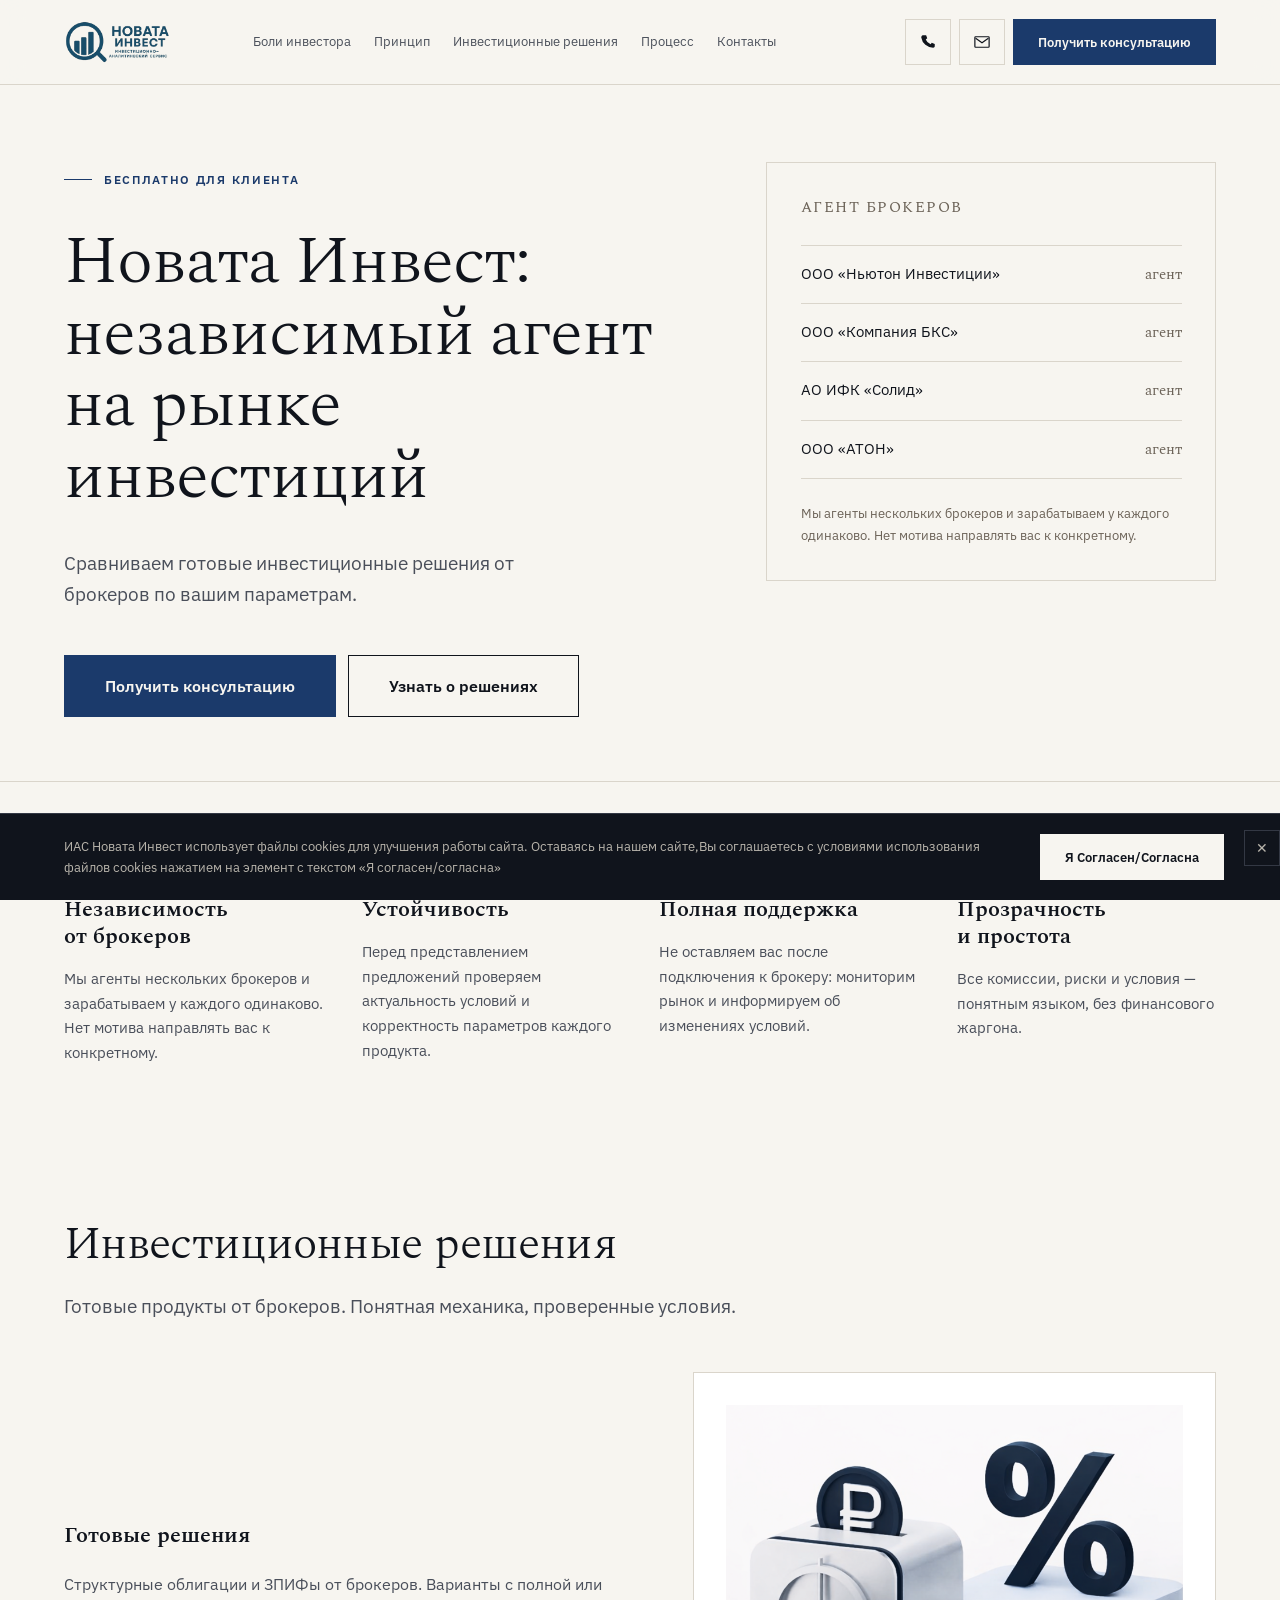
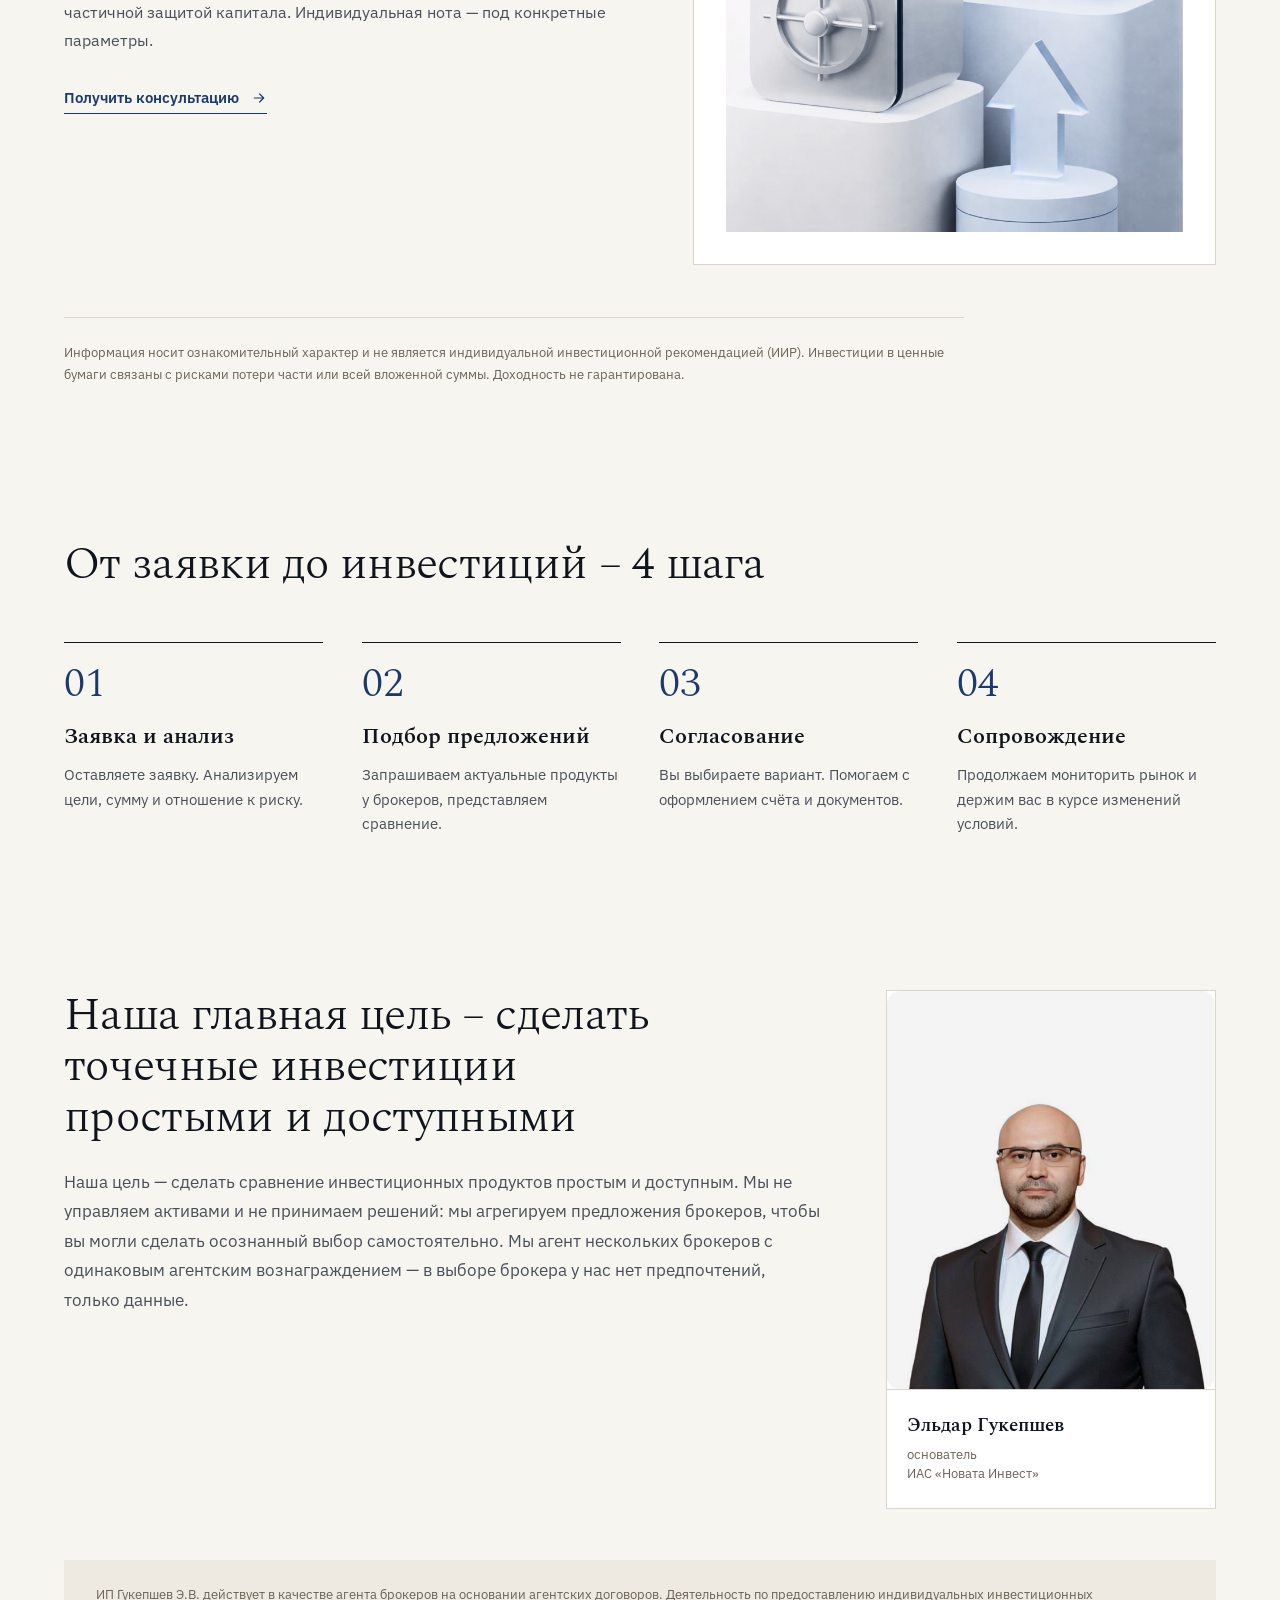
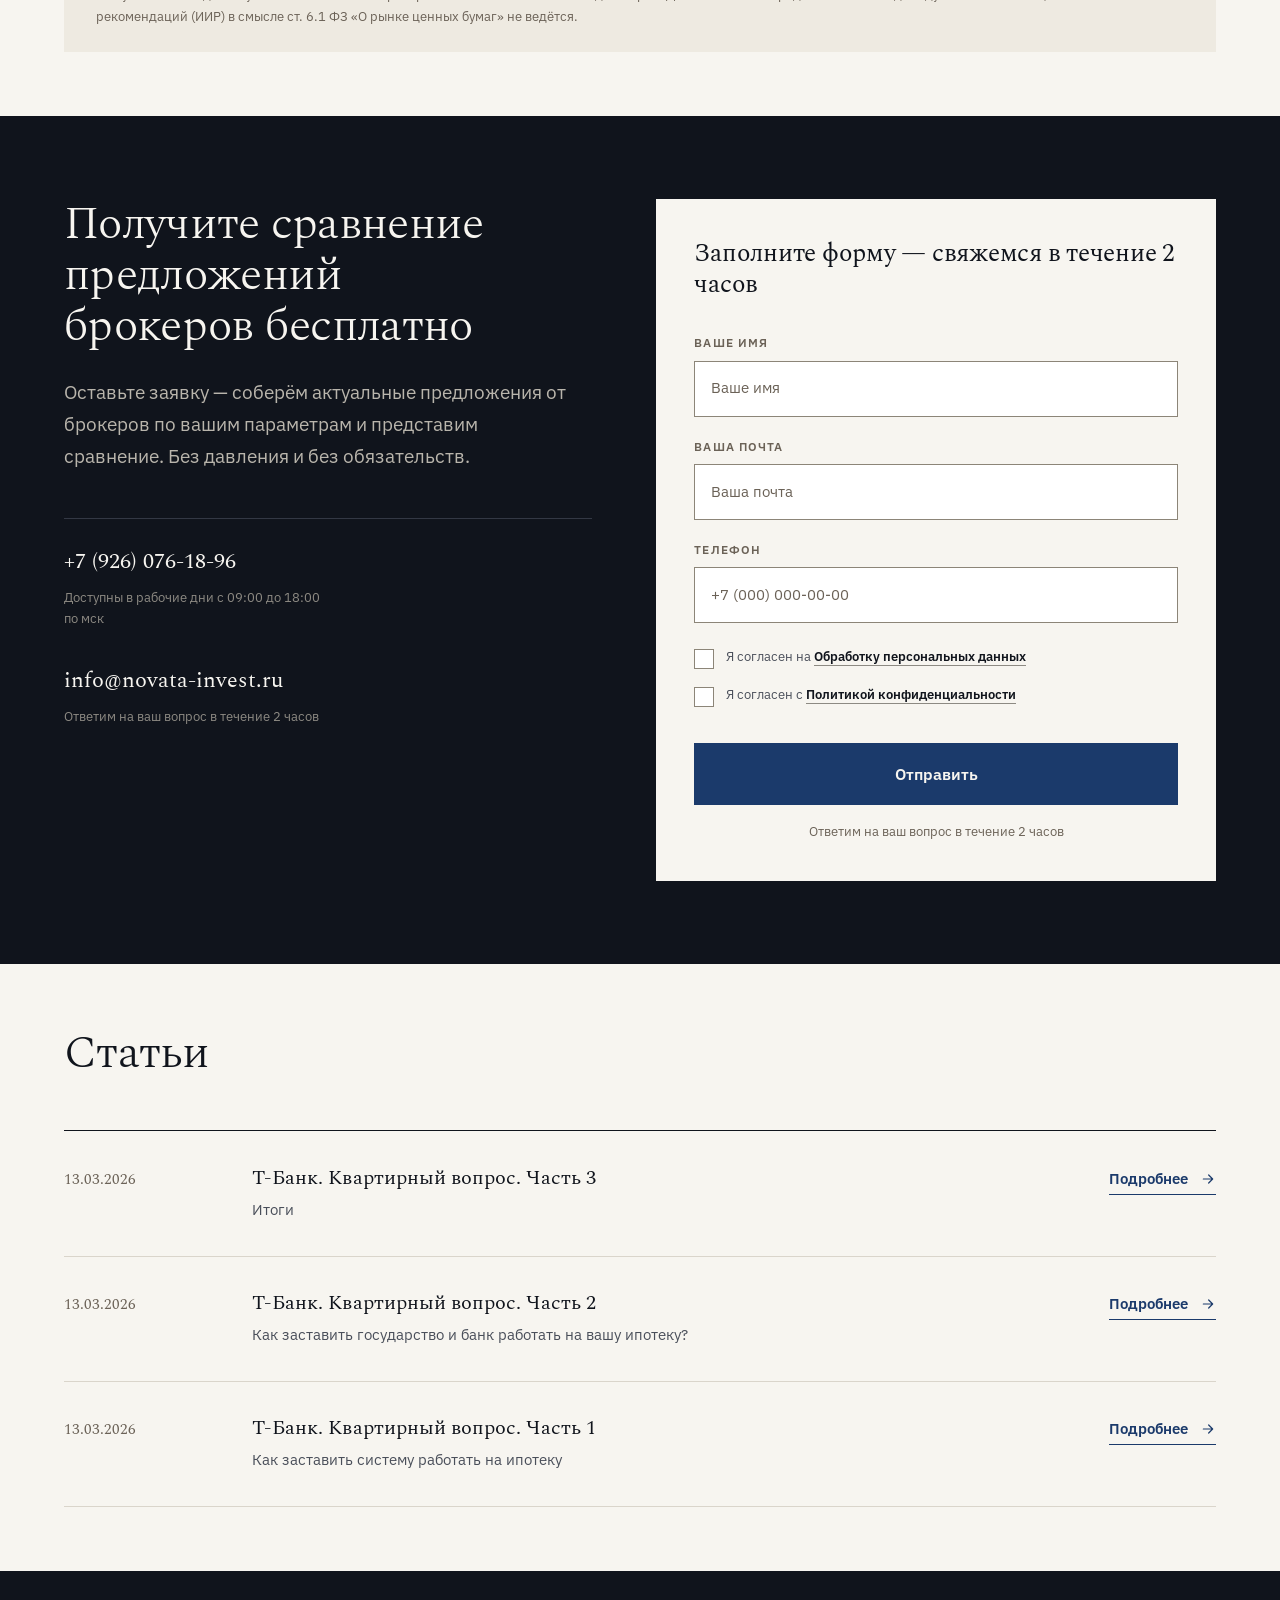
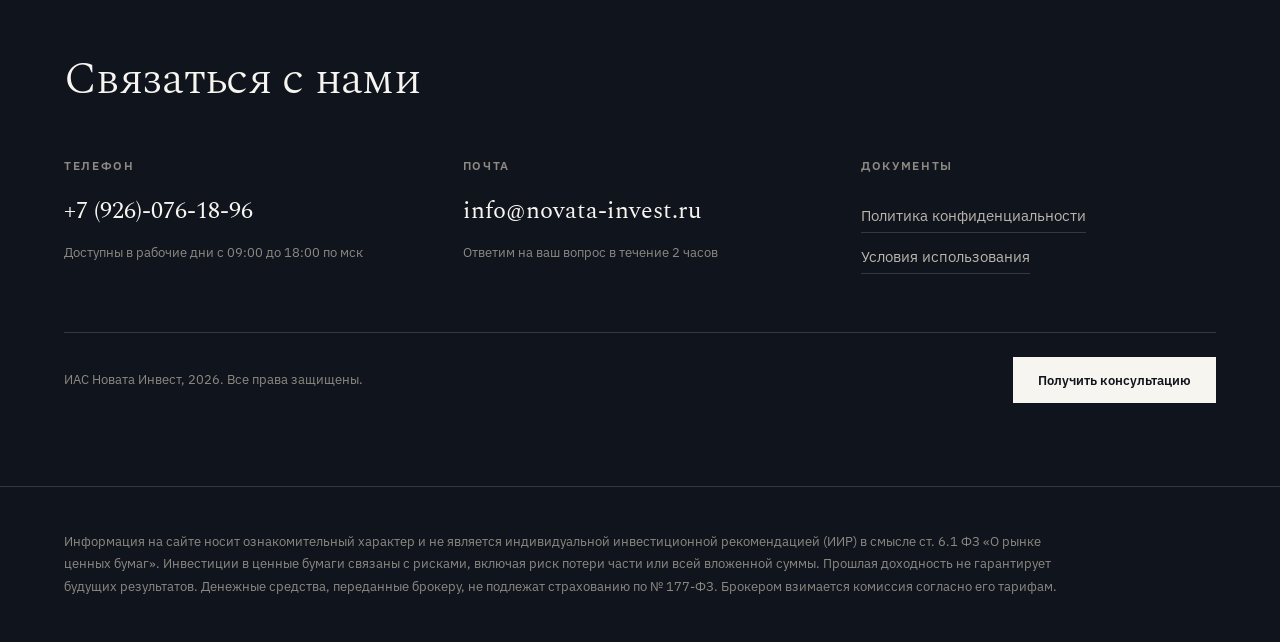
==== commit 92806201: "Перевести сайт на направление «Институциональный» Выбранное заказчиком направление А из четырёх пред" ====
--- a/index.html
+++ b/index.html
@@ -5,14 +5,14 @@
 <meta name="viewport" content="width=device-width, initial-scale=1.0">
 <title>Новата Инвест — независимый агент на рынке инвестиций</title>
 <meta name="description" content="Сравниваем готовые инвестиционные решения от брокеров по вашим параметрам. Бесплатно для клиента.">
-<meta name="theme-color" content="#051A3B">
+<meta name="theme-color" content="#F7F5F0">
 <link rel="icon" href="assets/favicon.ico">
 <meta property="og:type" content="website">
 <meta property="og:title" content="Новата Инвест — независимый агент на рынке инвестиций">
 <meta property="og:description" content="Сравниваем готовые инвестиционные решения от брокеров по вашим параметрам. Бесплатно для клиента.">
 <link rel="preconnect" href="https://fonts.googleapis.com">
 <link rel="preconnect" href="https://fonts.gstatic.com" crossorigin>
-<link href="https://fonts.googleapis.com/css2?family=Manrope:wght@400;500;600;700;800&display=swap" rel="stylesheet">
+<link href="https://fonts.googleapis.com/css2?family=Spectral:wght@300;400;600&family=IBM+Plex+Sans:wght@400;500;600&display=swap" rel="stylesheet">
 <link rel="stylesheet" href="assets/novata.css">
 <link rel="stylesheet" href="assets/site.css">
 </head>
@@ -20,7 +20,7 @@
 
 <a href="#form" class="visually-hidden">Перейти к форме заявки</a>
 
-<!-- ============================ HEADER ============================ -->
+<!-- ============================ ШАПКА ============================ -->
 <header class="site-header" id="siteHeader">
   <div class="container site-header__inner">
     <a href="#" class="brand" aria-label="Новата Инвест — инвестиционно-аналитический сервис">
@@ -36,11 +36,11 @@
     </nav>
 
     <div class="header-actions">
-      <a href="tel:+79260761896" class="icon-btn icon-btn--ghost" aria-label="Позвонить">
+      <a href="tel:+79260761896" class="icon-btn" aria-label="Позвонить">
         <svg viewBox="0 0 24 24" fill="none" aria-hidden="true"><path d="M6.5 3h3l1.5 4-2 1.5a12 12 0 006.5 6.5l1.5-2 4 1.5v3c0 1-1 2-2 2A16 16 0 013 6c0-1 1-3 2-3z" fill="currentColor"/></svg>
       </a>
-      <a href="mailto:info@novata-invest.ru" class="icon-btn icon-btn--ghost" aria-label="Написать">
-        <svg viewBox="0 0 24 24" fill="none" aria-hidden="true"><rect x="2.5" y="5" width="19" height="14" rx="2.5" stroke="currentColor" stroke-width="2"/><path d="M3.5 7l8.5 6 8.5-6" stroke="currentColor" stroke-width="2"/></svg>
+      <a href="mailto:info@novata-invest.ru" class="icon-btn" aria-label="Написать">
+        <svg viewBox="0 0 24 24" fill="none" aria-hidden="true"><rect x="2.5" y="5" width="19" height="14" rx="1" stroke="currentColor" stroke-width="1.6"/><path d="M3.5 7l8.5 6 8.5-6" stroke="currentColor" stroke-width="1.6"/></svg>
       </a>
       <a href="#form" class="btn btn--primary btn--sm">Получить консультацию</a>
       <button class="burger" id="burger" aria-label="Меню" aria-expanded="false" aria-controls="mobileNav">
@@ -53,8 +53,8 @@
 <div class="mobile-nav" id="mobileNav" role="dialog" aria-modal="true" aria-label="Меню">
   <div class="mobile-nav__panel">
     <div class="mobile-nav__top">
-      <button class="icon-btn icon-btn--ghost" id="mobileNavClose" aria-label="Закрыть">
-        <svg viewBox="0 0 24 24" fill="none" aria-hidden="true"><path d="M6 6l12 12M18 6L6 18" stroke="currentColor" stroke-width="2" stroke-linecap="round"/></svg>
+      <button class="icon-btn" id="mobileNavClose" aria-label="Закрыть">
+        <svg viewBox="0 0 24 24" fill="none" aria-hidden="true"><path d="M6 6l12 12M18 6L6 18" stroke="currentColor" stroke-width="1.6" stroke-linecap="round"/></svg>
       </button>
     </div>
     <a href="#pain">Боли инвестора</a>
@@ -72,119 +72,57 @@
 
 <main>
 
-<!-- ============================ HERO ============================ -->
+<!-- ============================ ПЕРВЫЙ ЭКРАН ============================ -->
 <section class="hero">
-  <div class="container">
-    <div class="hero__panel on-dark">
-      <div class="hero__grid-lines" aria-hidden="true"></div>
-      <div class="hero__inner">
-        <div class="hero__copy">
-          <span class="badge badge--glass badge--dot">Бесплатно для клиента</span>
-          <h1 class="display hero__title">Новата Инвест:<br><span>независимый агент</span><br>на рынке инвестиций</h1>
-          <p class="hero__sub">Сравниваем готовые инвестиционные решения от брокеров по вашим параметрам.</p>
-          <div class="hero__cta">
-            <a href="#form" class="btn btn--primary btn--lg">Получить консультацию</a>
-            <a href="#solutions" class="btn btn--outline btn--lg">Узнать о решениях</a>
-          </div>
-          <div class="hero__meta">
-            <span class="hero__meta-item">
-              <svg viewBox="0 0 24 24" fill="none" aria-hidden="true"><path d="M20 6L9 17l-5-5" stroke="currentColor" stroke-width="2.4" stroke-linecap="round" stroke-linejoin="round"/></svg>
-              Независимость от брокеров
-            </span>
-            <span class="hero__meta-item">
-              <svg viewBox="0 0 24 24" fill="none" aria-hidden="true"><path d="M20 6L9 17l-5-5" stroke="currentColor" stroke-width="2.4" stroke-linecap="round" stroke-linejoin="round"/></svg>
-              Прозрачность и простота
-            </span>
-            <span class="hero__meta-item">
-              <svg viewBox="0 0 24 24" fill="none" aria-hidden="true"><path d="M20 6L9 17l-5-5" stroke="currentColor" stroke-width="2.4" stroke-linecap="round" stroke-linejoin="round"/></svg>
-              Полная поддержка
-            </span>
-          </div>
-        </div>
-
-        <div class="hero__visual" aria-hidden="true">
-          <!-- Абстрактная визуализация сравнения предложений -->
-          <svg viewBox="0 0 440 400" role="presentation">
-            <defs>
-              <linearGradient id="hgCard" x1="0" y1="0" x2="1" y2="1">
-                <stop offset="0" stop-color="#ffffff" stop-opacity=".14"/>
-                <stop offset="1" stop-color="#ffffff" stop-opacity=".04"/>
-              </linearGradient>
-              <linearGradient id="hgBar" x1="0" y1="1" x2="0" y2="0">
-                <stop offset="0" stop-color="#1E5FE0"/>
-                <stop offset="1" stop-color="#6FA8FF"/>
-              </linearGradient>
-              <linearGradient id="hgBar2" x1="0" y1="1" x2="0" y2="0">
-                <stop offset="0" stop-color="#0F8F6C"/>
-                <stop offset="1" stop-color="#5EE0B6"/>
-              </linearGradient>
-              <linearGradient id="hgLine" x1="0" y1="0" x2="1" y2="0">
-                <stop offset="0" stop-color="#5EE0B6"/>
-                <stop offset="1" stop-color="#8FBBFF"/>
-              </linearGradient>
-              <linearGradient id="hgFill" x1="0" y1="0" x2="0" y2="1">
-                <stop offset="0" stop-color="#8FBBFF" stop-opacity=".34"/>
-                <stop offset="1" stop-color="#8FBBFF" stop-opacity="0"/>
-              </linearGradient>
-            </defs>
-
-            <!-- задняя карточка -->
-            <rect x="52" y="18" width="336" height="132" rx="22" fill="url(#hgCard)" stroke="#ffffff" stroke-opacity=".14"/>
-            <rect x="80" y="52" width="120" height="10" rx="5" fill="#ffffff" fill-opacity=".34"/>
-            <rect x="80" y="74" width="72" height="10" rx="5" fill="#ffffff" fill-opacity=".18"/>
-            <rect x="80" y="96" width="94" height="10" rx="5" fill="#ffffff" fill-opacity=".18"/>
-            <circle cx="336" cy="80" r="26" fill="#ffffff" fill-opacity=".08" stroke="#5EE0B6" stroke-opacity=".7" stroke-width="2"/>
-            <path d="M326 80l7 7 14-15" stroke="#5EE0B6" stroke-width="3" stroke-linecap="round" stroke-linejoin="round" fill="none"/>
-
-            <!-- основная карточка с графиком -->
-            <rect x="16" y="150" width="408" height="234" rx="26" fill="url(#hgCard)" stroke="#ffffff" stroke-opacity=".16"/>
-            <path d="M48 316c34-8 52-44 84-58s46 18 76-8 44-70 86-88" stroke="url(#hgLine)" stroke-width="3.5" fill="none" stroke-linecap="round"/>
-            <path d="M48 316c34-8 52-44 84-58s46 18 76-8 44-70 86-88v152H48z" fill="url(#hgFill)"/>
-            <circle cx="294" cy="162" r="7" fill="#5EE0B6"/>
-            <circle cx="294" cy="162" r="14" fill="#5EE0B6" fill-opacity=".22"/>
-
-            <g>
-              <rect x="300" y="286" width="26" height="46" rx="8" fill="url(#hgBar)"/>
-              <rect x="336" y="258" width="26" height="74" rx="8" fill="url(#hgBar)"/>
-              <rect x="372" y="222" width="26" height="110" rx="8" fill="url(#hgBar2)"/>
-            </g>
-            <rect x="48" y="348" width="160" height="8" rx="4" fill="#ffffff" fill-opacity=".14"/>
-          </svg>
-        </div>
-      </div>
-    </div>
-  </div>
-</section>
-
-<!-- ============================ VALUES ============================ -->
+  <div class="container hero__inner">
+    <div>
+      <span class="eyebrow">Бесплатно для клиента</span>
+      <h1 class="display hero__title">Новата&nbsp;Инвест:<br>независимый агент<br>на рынке инвестиций</h1>
+      <p class="lead hero__sub">Сравниваем готовые инвестиционные решения от брокеров по вашим параметрам.</p>
+      <div class="hero__cta">
+        <a href="#form" class="btn btn--primary btn--lg">Получить консультацию</a>
+        <a href="#solutions" class="btn btn--outline btn--lg">Узнать о решениях</a>
+      </div>
+    </div>
+
+    <aside class="hero__aside" data-reveal>
+      <div class="hero__aside-title">Агент брокеров</div>
+      <div class="ledger">
+        <div class="ledger__row"><span class="ledger__key">ООО «Ньютон Инвестиции»</span><span class="ledger__val">агент</span></div>
+        <div class="ledger__row"><span class="ledger__key">ООО «Компания БКС»</span><span class="ledger__val">агент</span></div>
+        <div class="ledger__row"><span class="ledger__key">АО ИФК «Солид»</span><span class="ledger__val">агент</span></div>
+        <div class="ledger__row"><span class="ledger__key">ООО «АТОН»</span><span class="ledger__val">агент</span></div>
+      </div>
+      <p>Мы агенты нескольких брокеров и зарабатываем у каждого одинаково. Нет мотива направлять вас к конкретному.</p>
+    </aside>
+  </div>
+</section>
+
+<!-- ============================ ПРИНЦИПЫ ============================ -->
 <section class="section" id="pain">
   <div class="container">
     <div class="grid grid--4">
       <article class="value" data-reveal>
-        <span class="icon-tile"><svg viewBox="0 0 24 24" fill="none" aria-hidden="true"><rect x="4.5" y="10.5" width="15" height="9.5" rx="2.2" stroke="currentColor" stroke-width="1.9"/><path d="M8 10.5V7.2A4 4 0 0116 6.6" stroke="currentColor" stroke-width="1.9" stroke-linecap="round"/></svg></span>
-        <h3>Независимость<br>от брокеров</h3>
+        <h3 class="h3">Независимость<br>от брокеров</h3>
         <p>Мы агенты нескольких брокеров и зарабатываем у каждого одинаково. Нет мотива направлять вас к конкретному.</p>
       </article>
       <article class="value" data-reveal data-delay="1">
-        <span class="icon-tile"><svg viewBox="0 0 24 24" fill="none" aria-hidden="true"><rect x="5" y="3.5" width="14" height="17" rx="2.2" stroke="currentColor" stroke-width="1.9"/><path d="M8.5 8.5h7M8.5 12h7M8.5 15.5h4" stroke="currentColor" stroke-width="1.9" stroke-linecap="round"/></svg></span>
-        <h3>Устойчивость</h3>
+        <h3 class="h3">Устойчивость</h3>
         <p>Перед представлением предложений проверяем актуальность условий и корректность параметров каждого продукта.</p>
       </article>
       <article class="value" data-reveal data-delay="2">
-        <span class="icon-tile"><svg viewBox="0 0 24 24" fill="none" aria-hidden="true"><path d="M12 3.2l7.2 3.1v5.2c0 4.5-3 8-7.2 9.3-4.2-1.3-7.2-4.8-7.2-9.3V6.3L12 3.2z" stroke="currentColor" stroke-width="1.9" stroke-linejoin="round"/><path d="M9 12l2.2 2.2L15.5 10" stroke="currentColor" stroke-width="1.9" stroke-linecap="round" stroke-linejoin="round"/></svg></span>
-        <h3>Полная поддержка</h3>
+        <h3 class="h3">Полная поддержка</h3>
         <p>Не оставляем вас после подключения к брокеру: мониторим рынок и информируем об изменениях условий.</p>
       </article>
       <article class="value" data-reveal data-delay="3">
-        <span class="icon-tile"><svg viewBox="0 0 24 24" fill="none" aria-hidden="true"><circle cx="12" cy="7" r="2.6" stroke="currentColor" stroke-width="1.9"/><circle cx="6" cy="16.5" r="2.6" stroke="currentColor" stroke-width="1.9"/><circle cx="18" cy="16.5" r="2.6" stroke="currentColor" stroke-width="1.9"/><path d="M10.2 8.9l-2.4 5.2M13.8 8.9l2.4 5.2" stroke="currentColor" stroke-width="1.9"/></svg></span>
-        <h3>Прозрачность<br>и простота</h3>
+        <h3 class="h3">Прозрачность<br>и простота</h3>
         <p>Все комиссии, риски и условия — понятным языком, без финансового жаргона.</p>
       </article>
     </div>
   </div>
 </section>
 
-<!-- ============================ SOLUTIONS ============================ -->
+<!-- ============================ РЕШЕНИЯ ============================ -->
 <section class="section section--tight" id="solutions">
   <div class="container">
     <div class="section-head" data-reveal>
@@ -193,13 +131,13 @@
     </div>
 
     <div class="solutions">
-      <div class="card card--muted solutions__card" data-reveal>
-        <div class="solutions__head">
-          <span class="icon-tile"><svg viewBox="0 0 24 24" fill="none" aria-hidden="true"><path d="M12 3.2l7.2 3.1v5.2c0 4.5-3 8-7.2 9.3-4.2-1.3-7.2-4.8-7.2-9.3V6.3L12 3.2z" stroke="currentColor" stroke-width="1.9" stroke-linejoin="round"/><path d="M9 12l2.2 2.2L15.5 10" stroke="currentColor" stroke-width="1.9" stroke-linecap="round" stroke-linejoin="round"/></svg></span>
-          <h3 class="h3">Готовые решения</h3>
-        </div>
+      <div class="solutions__text" data-reveal>
+        <h3 class="h3">Готовые решения</h3>
         <p>Структурные облигации и ЗПИФы от брокеров. Варианты с полной или частичной защитой капитала. Индивидуальная нота — под конкретные параметры.</p>
-        <a href="#form" class="btn btn--navy btn--sm" style="align-self:flex-start">Получить консультацию</a>
+        <a href="#form" class="link-arrow">
+          Получить консультацию
+          <svg viewBox="0 0 24 24" fill="none" aria-hidden="true"><path d="M5 12h14M13 6l6 6-6 6" stroke="currentColor" stroke-width="1.8" stroke-linecap="round" stroke-linejoin="round"/></svg>
+        </a>
       </div>
       <div class="solutions__media" data-reveal data-delay="1">
         <img src="assets/safe.png" alt="Защита капитала и доходность" width="800" height="748" loading="lazy">
@@ -210,42 +148,38 @@
   </div>
 </section>
 
-<!-- ============================ PROCESS ============================ -->
+<!-- ============================ ПРОЦЕСС ============================ -->
 <section class="section" id="process">
   <div class="container">
     <div class="section-head" data-reveal>
       <h2 class="h2">От заявки до инвестиций – 4 шага</h2>
     </div>
-    <div class="grid grid--4 steps">
+    <div class="grid grid--4">
       <article class="step" data-reveal>
         <span class="step__num">01</span>
-        <span class="icon-tile"><svg viewBox="0 0 24 24" fill="none" aria-hidden="true"><rect x="4.5" y="3" width="15" height="18" rx="2.2" stroke="currentColor" stroke-width="1.9"/><path d="M8 8h8M8 12h8M8 16h5" stroke="currentColor" stroke-width="1.9" stroke-linecap="round"/></svg></span>
-        <h3>Заявка и анализ</h3>
+        <h3 class="h3">Заявка и анализ</h3>
         <p>Оставляете заявку. Анализируем цели, сумму и отношение к риску.</p>
       </article>
       <article class="step" data-reveal data-delay="1">
         <span class="step__num">02</span>
-        <span class="icon-tile"><svg viewBox="0 0 24 24" fill="none" aria-hidden="true"><circle cx="10.5" cy="10.5" r="6" stroke="currentColor" stroke-width="1.9"/><path d="M15 15l5 5" stroke="currentColor" stroke-width="1.9" stroke-linecap="round"/></svg></span>
-        <h3>Подбор предложений</h3>
+        <h3 class="h3">Подбор предложений</h3>
         <p>Запрашиваем актуальные продукты у брокеров, представляем сравнение.</p>
       </article>
       <article class="step" data-reveal data-delay="2">
         <span class="step__num">03</span>
-        <span class="icon-tile"><svg viewBox="0 0 24 24" fill="none" aria-hidden="true"><path d="M3 11l4-1 4 3 3-1 3 2 4-2" stroke="currentColor" stroke-width="1.9" stroke-linecap="round" stroke-linejoin="round"/><path d="M3 15l4-1 4 3 3-1 3 2 4-2" stroke="currentColor" stroke-width="1.9" stroke-linecap="round" stroke-linejoin="round"/></svg></span>
-        <h3>Согласование</h3>
+        <h3 class="h3">Согласование</h3>
         <p>Вы выбираете вариант. Помогаем с оформлением счёта и документов.</p>
       </article>
       <article class="step" data-reveal data-delay="3">
         <span class="step__num">04</span>
-        <span class="icon-tile"><svg viewBox="0 0 24 24" fill="none" aria-hidden="true"><path d="M4 17l5-6 4 3 6.5-8" stroke="currentColor" stroke-width="1.9" stroke-linecap="round" stroke-linejoin="round"/><circle cx="4" cy="17" r="1.8" fill="currentColor"/><circle cx="9" cy="11" r="1.8" fill="currentColor"/><circle cx="13" cy="14" r="1.8" fill="currentColor"/><circle cx="19.5" cy="6" r="1.8" fill="currentColor"/></svg></span>
-        <h3>Сопровождение</h3>
+        <h3 class="h3">Сопровождение</h3>
         <p>Продолжаем мониторить рынок и держим вас в курсе изменений условий.</p>
       </article>
     </div>
   </div>
 </section>
 
-<!-- ============================ ABOUT ============================ -->
+<!-- ============================ ПРИНЦИП ============================ -->
 <section class="section section--tight" id="principle">
   <div class="container">
     <div class="about">
@@ -254,180 +188,132 @@
         <p>Наша цель — сделать сравнение инвестиционных продуктов простым и доступным. Мы не управляем активами и не принимаем решений: мы агрегируем предложения брокеров, чтобы вы могли сделать осознанный выбор самостоятельно. Мы агент нескольких брокеров с одинаковым агентским вознаграждением — в выборе брокера у нас нет предпочтений, только данные.</p>
       </div>
       <figure class="person" data-reveal data-delay="1">
-        <figcaption>
+        <img src="assets/eldar.png" alt="Эльдар Гукепшев" width="578" height="700" loading="lazy">
+        <figcaption class="person__caption">
           <div class="person__name">Эльдар Гукепшев</div>
           <div class="person__role">основатель<br>ИАС «Новата Инвест»</div>
         </figcaption>
-        <img src="assets/eldar.png" alt="Эльдар Гукепшев" width="578" height="700" loading="lazy">
       </figure>
     </div>
-    <p class="disclaimer disclaimer--boxed">ИП Гукепшев Э.В. действует в качестве агента брокеров на основании агентских договоров. Деятельность по предоставлению индивидуальных инвестиционных рекомендаций (ИИР) в смысле ст. 6.1 ФЗ «О рынке ценных бумаг» не ведётся.</p>
-  </div>
-</section>
-
-<!-- ============================ CTA / FORM ============================ -->
-<section class="cta" id="form">
-  <div class="container">
-    <div class="cta__panel">
-      <div class="cta__glow" aria-hidden="true"></div>
-
-      <div class="cta__left">
-        <h2 class="h2">Получите сравнение предложений брокеров бесплатно</h2>
-        <p>Оставьте заявку — соберём актуальные предложения от брокеров по вашим параметрам и представим сравнение. Без давления и без обязательств.</p>
-        <div class="cta__points">
-          <span class="point">
-            <svg viewBox="0 0 24 24" fill="none" aria-hidden="true"><path d="M20 6L9 17l-5-5" stroke="currentColor" stroke-width="2.4" stroke-linecap="round" stroke-linejoin="round"/></svg>
-            Бесплатно для клиента
-          </span>
-          <span class="point">
-            <svg viewBox="0 0 24 24" fill="none" aria-hidden="true"><path d="M20 6L9 17l-5-5" stroke="currentColor" stroke-width="2.4" stroke-linecap="round" stroke-linejoin="round"/></svg>
-            Ответим на ваш вопрос в течение 2 часов
-          </span>
-          <span class="point">
-            <svg viewBox="0 0 24 24" fill="none" aria-hidden="true"><path d="M20 6L9 17l-5-5" stroke="currentColor" stroke-width="2.4" stroke-linecap="round" stroke-linejoin="round"/></svg>
-            Доступны в рабочие дни с 09:00 до 18:00 по мск
-          </span>
-        </div>
-      </div>
-
-      <div class="form-card" id="formCard">
-        <h3 class="form-card__title">Заполните форму — свяжемся в течение 2 часов</h3>
-
-        <form id="leadForm" novalidate>
-          <div class="field" data-field>
-            <label class="visually-hidden" for="leadName">Ваше имя</label>
-            <input class="input" type="text" id="leadName" name="name" placeholder="Ваше имя" autocomplete="name" required>
-            <span class="field__error" data-error>Укажите имя</span>
+    <p class="disclaimer disclaimer--recess">ИП Гукепшев Э.В. действует в качестве агента брокеров на основании агентских договоров. Деятельность по предоставлению индивидуальных инвестиционных рекомендаций (ИИР) в смысле ст. 6.1 ФЗ «О рынке ценных бумаг» не ведётся.</p>
+  </div>
+</section>
+
+<!-- ============================ ЗАЯВКА ============================ -->
+<section class="cta on-ink" id="form">
+  <div class="container cta__inner">
+    <div class="cta__left">
+      <h2 class="h2">Получите сравнение предложений брокеров бесплатно</h2>
+      <p>Оставьте заявку — соберём актуальные предложения от брокеров по вашим параметрам и представим сравнение. Без давления и без обязательств.</p>
+      <div class="cta__contacts">
+        <div>
+          <a href="tel:+79260761896" class="cta__contact-val">+7 (926) 076-18-96</a>
+          <div class="cta__contact-note">Доступны в рабочие дни с 09:00 до 18:00 по мск</div>
+        </div>
+        <div>
+          <a href="mailto:info@novata-invest.ru" class="cta__contact-val">info@novata-invest.ru</a>
+          <div class="cta__contact-note">Ответим на ваш вопрос в течение 2 часов</div>
+        </div>
+      </div>
+    </div>
+
+    <div class="form-card" id="formCard">
+      <h3 class="form-card__title">Заполните форму — свяжемся в течение 2 часов</h3>
+
+      <form id="leadForm" novalidate>
+        <div class="field" data-field>
+          <label class="field__label" for="leadName">Ваше имя</label>
+          <input class="input" type="text" id="leadName" name="name" placeholder="Ваше имя" autocomplete="name" required>
+          <span class="field__error" data-error>Укажите имя</span>
+        </div>
+
+        <div class="field" data-field>
+          <label class="field__label" for="leadEmail">Ваша почта</label>
+          <input class="input" type="email" id="leadEmail" name="email" placeholder="Ваша почта" autocomplete="email" inputmode="email" required>
+          <span class="field__error" data-error>Укажите корректный e-mail</span>
+        </div>
+
+        <div class="field" data-field>
+          <label class="field__label" for="leadPhone">Телефон</label>
+          <input class="input" type="tel" id="leadPhone" name="phone" placeholder="+7 (000) 000-00-00" autocomplete="tel" inputmode="tel" required>
+          <span class="field__error" data-error>Укажите телефон полностью</span>
+        </div>
+
+        <!-- honeypot -->
+        <div class="visually-hidden" aria-hidden="true">
+          <label for="leadCompany">Company</label>
+          <input type="text" id="leadCompany" name="company" tabindex="-1" autocomplete="off">
+        </div>
+
+        <div class="form-card__legal">
+          <div class="field" data-field style="margin-bottom:0">
+            <label class="check">
+              <input type="checkbox" id="agreeData" name="agree_data" required>
+              <span>Я согласен на <a href="agreement.html" class="link-legal" target="_blank" rel="noopener" data-legal="agreement">Обработку персональных данных</a></span>
+            </label>
+            <span class="field__error" data-error>Нужно согласие на обработку данных</span>
           </div>
-
-          <div class="field" data-field>
-            <label class="visually-hidden" for="leadEmail">Ваша почта</label>
-            <input class="input" type="email" id="leadEmail" name="email" placeholder="Ваша почта" autocomplete="email" inputmode="email" required>
-            <span class="field__error" data-error>Укажите корректный e-mail</span>
+          <div class="field" data-field style="margin-bottom:0">
+            <label class="check">
+              <input type="checkbox" id="agreePolicy" name="agree_policy" required>
+              <span>Я согласен с <a href="policy.html" class="link-legal" target="_blank" rel="noopener" data-legal="policy">Политикой конфиденциальности</a></span>
+            </label>
+            <span class="field__error" data-error>Нужно согласие с политикой</span>
           </div>
-
-          <div class="field" data-field>
-            <label class="visually-hidden" for="leadPhone">Телефон</label>
-            <input class="input" type="tel" id="leadPhone" name="phone" placeholder="+7 (000) 000-00-00" autocomplete="tel" inputmode="tel" required>
-            <span class="field__error" data-error>Укажите телефон полностью</span>
-          </div>
-
-          <!-- honeypot -->
-          <div class="visually-hidden" aria-hidden="true">
-            <label for="leadCompany">Company</label>
-            <input type="text" id="leadCompany" name="company" tabindex="-1" autocomplete="off">
-          </div>
-
-          <div class="form-card__legal">
-            <div class="field" data-field style="margin-bottom:0">
-              <label class="check">
-                <input type="checkbox" id="agreeData" name="agree_data" required>
-                <span>Я согласен на <a href="agreement.html" class="link-legal" target="_blank" rel="noopener" data-legal="agreement">Обработку персональных данных</a></span>
-              </label>
-              <span class="field__error" data-error>Нужно согласие на обработку данных</span>
-            </div>
-            <div class="field" data-field style="margin-bottom:0">
-              <label class="check">
-                <input type="checkbox" id="agreePolicy" name="agree_policy" required>
-                <span>Я согласен с <a href="policy.html" class="link-legal" target="_blank" rel="noopener" data-legal="policy">Политикой конфиденциальности</a></span>
-              </label>
-              <span class="field__error" data-error>Нужно согласие с политикой</span>
-            </div>
-          </div>
-
-          <button type="submit" class="btn btn--primary btn--block btn--lg">Отправить</button>
-          <p class="form-note">Ответим на ваш вопрос в течение 2 часов</p>
-        </form>
-
-        <div class="form-success" role="status" aria-live="polite">
-          <span class="form-success__mark">
-            <svg viewBox="0 0 24 24" fill="none" aria-hidden="true"><path d="M20 6L9 17l-5-5" stroke="currentColor" stroke-width="2.6" stroke-linecap="round" stroke-linejoin="round"/></svg>
-          </span>
-          <p>Спасибо! Заявка получена.</p>
-          <span class="fine">Ответим на ваш вопрос в течение 2 часов</span>
-        </div>
-      </div>
-    </div>
-  </div>
-</section>
-
-<!-- ============================ ARTICLES ============================ -->
+        </div>
+
+        <button type="submit" class="btn btn--primary btn--block btn--lg">Отправить</button>
+        <p class="form-note">Ответим на ваш вопрос в течение 2 часов</p>
+      </form>
+
+      <div class="form-success" role="status" aria-live="polite">
+        <span class="form-success__rule"></span>
+        <p>Спасибо! Заявка получена.</p>
+        <span>Ответим на ваш вопрос в течение 2 часов</span>
+      </div>
+    </div>
+  </div>
+</section>
+
+<!-- ============================ СТАТЬИ ============================ -->
 <section class="section section--tight" id="articles">
   <div class="container">
     <div class="section-head" data-reveal>
       <h2 class="h2">Статьи</h2>
     </div>
-    <div class="grid grid--3">
+    <div class="articles">
       <article class="article" data-reveal>
-        <div class="article__art">
-          <svg viewBox="0 0 400 250" role="presentation" aria-hidden="true">
-            <defs>
-              <linearGradient id="artA" x1="0" y1="0" x2="1" y2="1"><stop offset="0" stop-color="#EFF5FE"/><stop offset="1" stop-color="#DCE8F7"/></linearGradient>
-            </defs>
-            <rect width="400" height="250" fill="url(#artA)"/>
-            <rect x="96" y="96" width="208" height="112" rx="16" fill="#fff" opacity=".85"/>
-            <rect x="120" y="126" width="88" height="10" rx="5" fill="#BBD3F6"/>
-            <rect x="120" y="148" width="140" height="10" rx="5" fill="#DCE8F7"/>
-            <rect x="120" y="170" width="112" height="10" rx="5" fill="#DCE8F7"/>
-            <path d="M200 40l58 34v46h-38V96h-40v24h-38V74l58-34z" fill="#051A3B"/>
-            <circle cx="286" cy="62" r="20" fill="#1E5FE0" opacity=".16"/>
-          </svg>
-        </div>
-        <div class="article__body">
-          <h3>Т-Банк. Квартирный вопрос. Часть 3</h3>
+        <div class="article__date">13.03.2026</div>
+        <div>
+          <h3 class="h3">Т-Банк. Квартирный вопрос. Часть 3</h3>
           <p>Итоги</p>
-          <div class="article__date">13.03.2026</div>
-          <a href="#" class="btn btn--outline btn--sm btn--block">Подробнее</a>
-        </div>
-      </article>
-
+        </div>
+        <a href="#" class="link-arrow">
+          Подробнее
+          <svg viewBox="0 0 24 24" fill="none" aria-hidden="true"><path d="M5 12h14M13 6l6 6-6 6" stroke="currentColor" stroke-width="1.8" stroke-linecap="round" stroke-linejoin="round"/></svg>
+        </a>
+      </article>
       <article class="article" data-reveal data-delay="1">
-        <div class="article__art">
-          <svg viewBox="0 0 400 250" role="presentation" aria-hidden="true">
-            <defs>
-              <linearGradient id="artB" x1="0" y1="0" x2="1" y2="1"><stop offset="0" stop-color="#F6F8FC"/><stop offset="1" stop-color="#E4EDFB"/></linearGradient>
-              <linearGradient id="artBFill" x1="0" y1="0" x2="0" y2="1"><stop offset="0" stop-color="#1E5FE0" stop-opacity=".28"/><stop offset="1" stop-color="#1E5FE0" stop-opacity="0"/></linearGradient>
-            </defs>
-            <rect width="400" height="250" fill="url(#artB)"/>
-            <path d="M40 190c36-6 54-46 92-58s58 26 92 4 62-72 96-90v144H40z" fill="url(#artBFill)"/>
-            <path d="M40 190c36-6 54-46 92-58s58 26 92 4 62-72 96-90" stroke="#1E5FE0" stroke-width="4" fill="none" stroke-linecap="round"/>
-            <circle cx="320" cy="46" r="8" fill="#12B886"/>
-            <rect x="40" y="206" width="120" height="8" rx="4" fill="#BBD3F6"/>
-          </svg>
-        </div>
-        <div class="article__body">
-          <h3>Т-Банк. Квартирный вопрос. Часть 2</h3>
+        <div class="article__date">13.03.2026</div>
+        <div>
+          <h3 class="h3">Т-Банк. Квартирный вопрос. Часть 2</h3>
           <p>Как заставить государство и банк работать на вашу ипотеку?</p>
-          <div class="article__date">13.03.2026</div>
-          <a href="#" class="btn btn--outline btn--sm btn--block">Подробнее</a>
-        </div>
-      </article>
-
+        </div>
+        <a href="#" class="link-arrow">
+          Подробнее
+          <svg viewBox="0 0 24 24" fill="none" aria-hidden="true"><path d="M5 12h14M13 6l6 6-6 6" stroke="currentColor" stroke-width="1.8" stroke-linecap="round" stroke-linejoin="round"/></svg>
+        </a>
+      </article>
       <article class="article" data-reveal data-delay="2">
-        <div class="article__art">
-          <svg viewBox="0 0 400 250" role="presentation" aria-hidden="true">
-            <defs>
-              <linearGradient id="artC" x1="0" y1="0" x2="1" y2="1"><stop offset="0" stop-color="#EEF2F9"/><stop offset="1" stop-color="#DDE9FA"/></linearGradient>
-            </defs>
-            <rect width="400" height="250" fill="url(#artC)"/>
-            <g stroke="#051A3B" stroke-width="3" stroke-linecap="round">
-              <path d="M84 70v110M132 54v126M180 88v92M228 44v136M276 74v106M324 60v120"/>
-            </g>
-            <rect x="74" y="96" width="20" height="58" rx="6" fill="#1E5FE0"/>
-            <rect x="122" y="76" width="20" height="82" rx="6" fill="#051A3B"/>
-            <rect x="170" y="110" width="20" height="46" rx="6" fill="#1E5FE0"/>
-            <rect x="218" y="64" width="20" height="96" rx="6" fill="#12B886"/>
-            <rect x="266" y="98" width="20" height="62" rx="6" fill="#051A3B"/>
-            <rect x="314" y="84" width="20" height="72" rx="6" fill="#1E5FE0"/>
-            <rect x="60" y="206" width="280" height="6" rx="3" fill="#BBD3F6"/>
-          </svg>
-        </div>
-        <div class="article__body">
-          <h3>Т-Банк. Квартирный вопрос. Часть 1</h3>
+        <div class="article__date">13.03.2026</div>
+        <div>
+          <h3 class="h3">Т-Банк. Квартирный вопрос. Часть 1</h3>
           <p>Как заставить систему работать на ипотеку</p>
-          <div class="article__date">13.03.2026</div>
-          <a href="#" class="btn btn--outline btn--sm btn--block">Подробнее</a>
-        </div>
+        </div>
+        <a href="#" class="link-arrow">
+          Подробнее
+          <svg viewBox="0 0 24 24" fill="none" aria-hidden="true"><path d="M5 12h14M13 6l6 6-6 6" stroke="currentColor" stroke-width="1.8" stroke-linecap="round" stroke-linejoin="round"/></svg>
+        </a>
       </article>
     </div>
   </div>
@@ -435,69 +321,71 @@
 
 </main>
 
-<!-- ============================ CONTACTS ============================ -->
-<footer class="contacts on-dark" id="contacts">
-  <div class="container">
-    <h2 class="h2" style="margin-bottom:clamp(32px,4vw,56px)">Связаться с нами</h2>
+<!-- ============================ КОНТАКТЫ ============================ -->
+<footer class="contacts on-ink" id="contacts">
+  <div class="container">
+    <h2 class="h2">Связаться с нами</h2>
     <div class="contacts__grid">
       <div class="contact-item">
-        <span class="icon-tile icon-tile--sm icon-tile--light"><svg viewBox="0 0 24 24" fill="none" aria-hidden="true"><path d="M6.5 3h3l1.5 4-2 1.5a12 12 0 006.5 6.5l1.5-2 4 1.5v3c0 1-1 2-2 2A16 16 0 013 6c0-1 1-3 2-3z" fill="currentColor"/></svg></span>
-        <div>
-          <a href="tel:+79260761896" class="contact-item__value">+7 (926)-076-18-96</a>
-          <div class="contact-item__note">Доступны в рабочие дни с 09:00 до 18:00 по мск</div>
-        </div>
+        <div class="contact-item__label">Телефон</div>
+        <a href="tel:+79260761896" class="contact-item__value">+7 (926)-076-18-96</a>
+        <div class="contact-item__note">Доступны в рабочие дни с 09:00 до 18:00 по мск</div>
       </div>
       <div class="contact-item">
-        <span class="icon-tile icon-tile--sm icon-tile--light"><svg viewBox="0 0 24 24" fill="none" aria-hidden="true"><rect x="2.5" y="5" width="19" height="14" rx="2.5" stroke="currentColor" stroke-width="2"/><path d="M3.5 7l8.5 6 8.5-6" stroke="currentColor" stroke-width="2"/></svg></span>
-        <div>
-          <a href="mailto:info@novata-invest.ru" class="contact-item__value">info@novata-invest.ru</a>
-          <div class="contact-item__note">Ответим на ваш вопрос в течение 2 часов</div>
-        </div>
+        <div class="contact-item__label">Почта</div>
+        <a href="mailto:info@novata-invest.ru" class="contact-item__value">info@novata-invest.ru</a>
+        <div class="contact-item__note">Ответим на ваш вопрос в течение 2 часов</div>
       </div>
       <nav class="contacts__links" aria-label="Юридические документы">
+        <div class="contact-item__label">Документы</div>
         <a href="policy.html" data-legal="policy">Политика конфиденциальности</a>
         <a href="agreement.html" data-legal="agreement">Условия использования</a>
       </nav>
     </div>
     <div class="contacts__bottom">
       <p>ИАС Новата Инвест, 2026. Все права защищены.</p>
-      <a href="#form" class="btn btn--light btn--sm">Получить консультацию</a>
+      <a href="#form" class="btn btn--paper btn--sm">Получить консультацию</a>
     </div>
   </div>
 </footer>
 
-<!-- ============================ BOTTOM LEGAL ============================ -->
-<section class="legal-strip">
+<!-- ============================ ДИСКЛЕЙМЕР ============================ -->
+<section class="legal-strip on-ink">
   <div class="container">
     <p>Информация на сайте носит ознакомительный характер и не является индивидуальной инвестиционной рекомендацией (ИИР) в смысле ст. 6.1 ФЗ «О рынке ценных бумаг». Инвестиции в ценные бумаги связаны с рисками, включая риск потери части или всей вложенной суммы. Прошлая доходность не гарантирует будущих результатов. Денежные средства, переданные брокеру, не подлежат страхованию по № 177-ФЗ. Брокером взимается комиссия согласно его тарифам.</p>
   </div>
 </section>
 
-<!-- ============================ STICKY CTA (mobile) ============================ -->
+<!-- ============================ ПЛАВАЮЩАЯ КНОПКА ============================ -->
 <div class="sticky-cta" id="stickyCta">
   <a href="#form" class="btn btn--primary">Получить консультацию</a>
 </div>
 
 <!-- ============================ COOKIE ============================ -->
 <div class="cookie" id="cookie" role="region" aria-label="Cookies">
-  <button class="cookie__close" id="cookieClose" aria-label="Закрыть">✕</button>
-  <p>ИАС Новата Инвест использует файлы cookies для улучшения работы сайта. Оставаясь на нашем сайте,<br>Вы соглашаетесь с условиями использования файлов cookies нажатием на элемент с текстом «Я согласен/согласна»</p>
-  <button class="btn btn--light btn--sm" id="cookieOk">Я Согласен/Согласна</button>
+  <div class="container cookie__inner">
+    <p>ИАС Новата Инвест использует файлы cookies для улучшения работы сайта. Оставаясь на нашем сайте,<br>Вы соглашаетесь с условиями использования файлов cookies нажатием на элемент с текстом «Я согласен/согласна»</p>
+    <button class="btn btn--paper btn--sm" id="cookieOk">Я Согласен/Согласна</button>
+    <button class="cookie__close" id="cookieClose" aria-label="Закрыть">✕</button>
+  </div>
 </div>
 
-<!-- ============================ LEGAL MODAL ============================ -->
+<!-- ============================ ЮРИДИЧЕСКОЕ ОКНО ============================ -->
 <div class="modal" id="legalModal" role="dialog" aria-modal="true" aria-labelledby="legalModalTitle">
   <div class="modal__dialog">
     <div class="modal__head">
       <h2 id="legalModalTitle"></h2>
-      <button class="icon-btn icon-btn--ghost" id="legalModalClose" aria-label="Закрыть">
-        <svg viewBox="0 0 24 24" fill="none" aria-hidden="true"><path d="M6 6l12 12M18 6L6 18" stroke="currentColor" stroke-width="2" stroke-linecap="round"/></svg>
+      <button class="icon-btn" id="legalModalClose" aria-label="Закрыть">
+        <svg viewBox="0 0 24 24" fill="none" aria-hidden="true"><path d="M6 6l12 12M18 6L6 18" stroke="currentColor" stroke-width="1.6" stroke-linecap="round"/></svg>
       </button>
     </div>
     <div class="modal__body" id="legalModalBody" tabindex="0"></div>
     <div class="modal__foot">
-      <a id="legalModalLink" href="policy.html" target="_blank" rel="noopener">Открыть отдельной страницей</a>
-      <button class="btn btn--navy btn--sm" id="legalModalOk">Закрыть</button>
+      <a id="legalModalLink" class="link-arrow" href="policy.html" target="_blank" rel="noopener">
+        Открыть отдельной страницей
+        <svg viewBox="0 0 24 24" fill="none" aria-hidden="true"><path d="M5 12h14M13 6l6 6-6 6" stroke="currentColor" stroke-width="1.8" stroke-linecap="round" stroke-linejoin="round"/></svg>
+      </a>
+      <button class="btn btn--ink btn--sm" id="legalModalOk">Закрыть</button>
     </div>
   </div>
 </div>
--- a/assets/novata.css
+++ b/assets/novata.css
@@ -1,106 +1,98 @@
 /* ==========================================================================
-   NOVATA INVEST — DESIGN SYSTEM v2
-   Единый источник правды для оформления: токены → примитивы → компоненты.
-   Подключается в index.html, policy.html, agreement.html.
+   NOVATA INVEST — DESIGN SYSTEM v3 «Институциональный»
+   Бумажный фон, крупная антиква, волосяные линейки вместо карточек,
+   нулевые скругления, один чернильно-синий акцент.
+   Токены → примитивы → компоненты. Раскладка страниц — в site.css.
    ========================================================================== */
 
 /* --------------------------------------------------------------------------
    1. TOKENS
    -------------------------------------------------------------------------- */
 :root{
-  /* — Brand ————————————————————————————————— */
-  --nv-navy-950:#030E20;
-  --nv-navy-900:#051A3B;   /* ядро бренда */
-  --nv-navy-800:#0A2550;
-  --nv-navy-700:#12356F;
-
-  --nv-blue-700:#1749B5;
-  --nv-blue-600:#1E5FE0;   /* основное действие */
-  --nv-blue-500:#3E7DF6;
-  --nv-blue-200:#BBD3F6;
-  --nv-blue-100:#DCE8F7;
-  --nv-blue-50:#EFF5FE;
-
-  --nv-mint-500:#12B886;   /* сигнал: подтверждение, защита */
-  --nv-mint-100:#D9F5EC;
-
-  /* — Neutrals ————————————————————————————— */
-  --nv-ink:#071127;
-  --nv-ink-2:#44506A;
-  --nv-ink-3:#727D96;
-  --nv-line:#E3E9F3;
-  --nv-line-soft:#EFF3F9;
-  --nv-surface:#FFFFFF;
-  --nv-surface-2:#F6F8FC;
-  --nv-surface-3:#EEF2F9;
-
-  /* — Semantic ————————————————————————————— */
-  --bg:var(--nv-surface);
-  --bg-muted:var(--nv-surface-2);
+  /* — Поверхности ————————————————————————— */
+  --nv-paper:#F7F5F0;     /* основной фон — тёплая бумага */
+  --nv-plate:#FFFFFF;     /* белая плашка: поля ввода, карточка формы, снимки */
+  --nv-recess:#EEEAE1;    /* утопленная подложка: цитаты, дисклеймеры */
+
+  /* — Чернила ————————————————————————————— */
+  --nv-ink:#10141C;       /* заголовки, тёмные полосы */
+  --nv-ink-2:#4A4F5A;     /* основной текст */
+  --nv-ink-3:#6B6257;     /* подписи, даты, дисклеймеры */
+
+  /* — Линейки ————————————————————————————— */
+  --nv-rule:#DAD5CB;          /* разделитель — декоративный */
+  --nv-rule-strong:#10141C;   /* акцентная линейка над блоком */
+  --nv-rule-control:#8C8578;  /* граница поля ввода — несёт смысл, 3.5:1 */
+
+  /* — Акцент —————————————————————————————— */
+  --nv-accent:#1B3A6B;
+  --nv-accent-hover:#0E2547;
+  --nv-accent-soft:#E7EBF2;
+
+  /* — На тёмном ———————————————————————————— */
+  --nv-on-ink:#F7F5F0;
+  --nv-on-ink-2:#B9B5AC;
+  --nv-on-ink-3:#8D8A83;
+  --nv-on-ink-rule:#333844;
+  --nv-on-ink-link:#C9D4E8;
+
+  /* — Состояния ————————————————————————————— */
+  --nv-danger:#8E2C20;
+  --nv-danger-on-ink:#E39A8E;
+
+  /* — Семантика ————————————————————————————— */
+  --bg:var(--nv-paper);
   --fg:var(--nv-ink);
   --fg-muted:var(--nv-ink-2);
   --fg-subtle:var(--nv-ink-3);
-  --border:var(--nv-line);
-  --border-soft:var(--nv-line-soft);
-  --accent:var(--nv-blue-600);
-  --accent-fg:#FFFFFF;
-  --danger:#D93A3A;
-
-  /* — Type ————————————————————————————————— */
-  --font:'Manrope',-apple-system,BlinkMacSystemFont,'Segoe UI',Arial,sans-serif;
-  --t-display:clamp(2.1rem,1.3rem + 3.1vw,3.5rem);
-  --t-h1:clamp(1.7rem,1.05rem + 2.6vw,3.1rem);
-  --t-h2:clamp(1.65rem,1.2rem + 1.7vw,2.45rem);
-  --t-h3:clamp(1.12rem,1rem + .5vw,1.4rem);
-  --t-lead:clamp(1.02rem,.96rem + .35vw,1.22rem);
+  --rule:var(--nv-rule);
+  --accent:var(--nv-accent);
+  --accent-fg:var(--nv-paper);
+  --danger:var(--nv-danger);
+
+  /* — Шрифт ———————————————————————————————— */
+  --font-display:'Spectral',Georgia,'Times New Roman',serif;
+  --font-text:'IBM Plex Sans',-apple-system,BlinkMacSystemFont,'Segoe UI',Arial,sans-serif;
+
+  --t-display:clamp(2.4rem,1.5rem + 3.4vw,4.25rem);
+  --t-h1:clamp(2rem,1.3rem + 2.7vw,3.4rem);
+  --t-h2:clamp(1.8rem,1.25rem + 2vw,2.9rem);
+  --t-h3:clamp(1.15rem,1.05rem + .45vw,1.35rem);
+  --t-lead:clamp(1.05rem,1rem + .35vw,1.2rem);
   --t-body:1rem;
   --t-sm:.9375rem;
   --t-xs:.8125rem;
-  --lh-tight:1.08;
-  --lh-snug:1.25;
-  --lh-body:1.62;
-  --tr-tight:-.025em;
-  --tr-wide:.08em;
-
-  /* — Space (4pt) ————————————————————————— */
+  --t-2xs:.75rem;
+  --tr-eyebrow:.14em;
+
+  /* — Размеры ——————————————————————————————— */
   --s-1:4px;   --s-2:8px;   --s-3:12px;  --s-4:16px;
   --s-5:20px;  --s-6:24px;  --s-8:32px;  --s-10:40px;
   --s-12:48px; --s-16:64px; --s-20:80px; --s-24:96px; --s-32:128px;
 
-  /* — Radius ——————————————————————————————— */
-  --r-xs:8px; --r-sm:12px; --r-md:16px; --r-lg:22px;
-  --r-xl:28px; --r-2xl:36px; --r-full:999px;
-
-  /* — Elevation ————————————————————————————— */
-  --sh-1:0 1px 2px rgba(5,26,59,.05), 0 1px 3px rgba(5,26,59,.04);
-  --sh-2:0 6px 20px -8px rgba(5,26,59,.14);
-  --sh-3:0 20px 48px -20px rgba(5,26,59,.26);
-  --sh-4:0 40px 90px -32px rgba(5,26,59,.42);
-  --sh-focus:0 0 0 4px rgba(30,95,224,.24);
-
-  /* — Motion ———————————————————————————————— */
+  /* — Движение ——————————————————————————————— */
   --ease:cubic-bezier(.22,.61,.36,1);
   --ease-out:cubic-bezier(.16,1,.3,1);
   --dur-1:.16s; --dur-2:.28s; --dur-3:.55s;
 
-  /* — Layout ———————————————————————————————— */
-  --container:1200px;
-  --container-narrow:860px;
-  --gutter:clamp(18px,4.2vw,32px);
-  --header-h:76px;
-}
-
-/* Тёмная поверхность: те же компоненты, перевёрнутые семантические токены. */
-.on-dark{
-  --bg:var(--nv-navy-900);
-  --bg-muted:var(--nv-navy-800);
-  --fg:#FFFFFF;
-  --fg-muted:rgba(255,255,255,.76);
-  --fg-subtle:rgba(255,255,255,.58);
-  --border:rgba(255,255,255,.14);
-  --border-soft:rgba(255,255,255,.08);
-  --accent:#FFFFFF;
-  --accent-fg:var(--nv-navy-900);
+  /* — Раскладка —————————————————————————————— */
+  --container:1280px;
+  --container-narrow:820px;
+  --gutter:clamp(20px,5vw,72px);
+  --header-h:84px;
+}
+
+/* Тёмная полоса: те же компоненты, перевёрнутая семантика. */
+.on-ink{
+  --bg:var(--nv-ink);
+  --fg:var(--nv-on-ink);
+  --fg-muted:var(--nv-on-ink-2);
+  --fg-subtle:var(--nv-on-ink-3);
+  --rule:var(--nv-on-ink-rule);
+  --accent:var(--nv-on-ink);
+  --accent-fg:var(--nv-ink);
+  --danger:var(--nv-danger-on-ink);
+  background:var(--bg);
   color:var(--fg);
 }
 
@@ -110,206 +102,210 @@
 *,*::before,*::after{box-sizing:border-box;margin:0;padding:0}
 html{scroll-behavior:smooth;scroll-padding-top:calc(var(--header-h) + 24px);-webkit-text-size-adjust:100%}
 body{
-  font-family:var(--font);
+  font-family:var(--font-text);
   font-size:var(--t-body);
-  line-height:var(--lh-body);
-  color:var(--fg);
+  line-height:1.62;
+  color:var(--fg-muted);
   background:var(--bg);
   -webkit-font-smoothing:antialiased;
   -moz-osx-font-smoothing:grayscale;
-  font-feature-settings:'ss01' 1,'cv11' 1;
   overflow-x:hidden;
 }
 img,svg{display:block;max-width:100%}
 a{color:inherit;text-decoration:none}
 button,input,textarea,select{font:inherit;color:inherit}
-:focus-visible{outline:2px solid var(--accent);outline-offset:3px;border-radius:4px}
-::selection{background:var(--nv-blue-200);color:var(--nv-navy-900)}
-
-/* --------------------------------------------------------------------------
-   3. LAYOUT PRIMITIVES
+:focus-visible{outline:2px solid var(--accent);outline-offset:3px}
+::selection{background:var(--nv-accent);color:var(--nv-paper)}
+
+/* --------------------------------------------------------------------------
+   3. РАСКЛАДКА
    -------------------------------------------------------------------------- */
 .container{width:100%;max-width:calc(var(--container) + var(--gutter) * 2);margin-inline:auto;padding-inline:var(--gutter)}
 .container--narrow{max-width:calc(var(--container-narrow) + var(--gutter) * 2)}
-.section{padding-block:clamp(56px,7.5vw,112px);position:relative}
-.section--tight{padding-block:clamp(44px,5.5vw,80px)}
-.stack > * + *{margin-top:var(--s-4)}
-.cluster{display:flex;flex-wrap:wrap;gap:var(--s-3);align-items:center}
-
-/* --------------------------------------------------------------------------
-   4. TYPOGRAPHY
-   -------------------------------------------------------------------------- */
-.display{font-size:var(--t-display);font-weight:800;line-height:var(--lh-tight);letter-spacing:var(--tr-tight);text-wrap:balance;overflow-wrap:break-word}
-.h1{font-size:var(--t-h1);font-weight:800;line-height:1.14;letter-spacing:var(--tr-tight);text-wrap:balance;overflow-wrap:break-word}
-.h2{font-size:var(--t-h2);font-weight:800;line-height:var(--lh-snug);letter-spacing:var(--tr-tight);text-wrap:balance;overflow-wrap:break-word}
-.h3{font-size:var(--t-h3);font-weight:700;line-height:1.3;letter-spacing:-.012em}
-.lead{font-size:var(--t-lead);color:var(--fg-muted);line-height:1.58;text-wrap:pretty}
-.body{color:var(--fg-muted)}
+.section{padding-block:clamp(56px,7vw,104px)}
+.section--tight{padding-block:clamp(44px,5vw,76px)}
+.rule{height:1px;background:var(--rule);border:0}
+.grid{display:grid;gap:clamp(24px,3vw,44px)}
+.grid--2{grid-template-columns:repeat(2,minmax(0,1fr))}
+.grid--3{grid-template-columns:repeat(3,minmax(0,1fr))}
+.grid--4{grid-template-columns:repeat(4,minmax(0,1fr))}
+
+/* --------------------------------------------------------------------------
+   4. ТИПОГРАФИКА
+   -------------------------------------------------------------------------- */
+.display{
+  font-family:var(--font-display);font-weight:300;
+  font-size:var(--t-display);line-height:1.06;letter-spacing:-.015em;
+  color:var(--fg);text-wrap:balance;overflow-wrap:break-word;
+}
+.h1{
+  font-family:var(--font-display);font-weight:300;
+  font-size:var(--t-h1);line-height:1.1;letter-spacing:-.015em;
+  color:var(--fg);text-wrap:balance;overflow-wrap:break-word;
+}
+.h2{
+  font-family:var(--font-display);font-weight:300;
+  font-size:var(--t-h2);line-height:1.12;letter-spacing:-.015em;
+  color:var(--fg);text-wrap:balance;overflow-wrap:break-word;
+}
+.h3{
+  font-family:var(--font-display);font-weight:600;
+  font-size:var(--t-h3);line-height:1.24;color:var(--fg);
+}
+.lead{font-size:var(--t-lead);line-height:1.62;color:var(--fg-muted);text-wrap:pretty}
 .small{font-size:var(--t-sm);color:var(--fg-muted)}
-.fine{font-size:var(--t-xs);color:var(--fg-subtle);line-height:1.6}
+.fine{font-size:var(--t-xs);line-height:1.66;color:var(--fg-subtle)}
 .eyebrow{
-  display:inline-flex;align-items:center;gap:var(--s-2);
-  font-size:.75rem;font-weight:700;letter-spacing:var(--tr-wide);text-transform:uppercase;
-  color:var(--accent);
-}
-.on-dark .eyebrow{color:var(--nv-blue-200)}
-.section-head{max-width:760px;margin-bottom:clamp(32px,4vw,56px)}
-.section-head .lead{margin-top:var(--s-4)}
-
-/* --------------------------------------------------------------------------
-   5. BUTTONS
+  display:inline-flex;align-items:center;gap:var(--s-3);
+  font-size:var(--t-2xs);font-weight:600;letter-spacing:var(--tr-eyebrow);
+  text-transform:uppercase;color:var(--accent);
+}
+.eyebrow::before{content:'';display:block;width:28px;height:1px;background:currentColor;flex:0 0 auto}
+.on-ink .eyebrow{color:var(--nv-on-ink-link)}
+.serif-num{font-family:var(--font-display);font-weight:300;color:var(--accent)}
+
+.section-head{max-width:820px;margin-bottom:clamp(32px,4vw,56px)}
+.section-head .lead{margin-top:var(--s-5)}
+
+/* --------------------------------------------------------------------------
+   5. КНОПКИ
    -------------------------------------------------------------------------- */
 .btn{
   --btn-bg:var(--accent);
   --btn-fg:var(--accent-fg);
   --btn-bd:transparent;
-  display:inline-flex;align-items:center;justify-content:center;gap:var(--s-2);
-  min-height:54px;padding:0 var(--s-8);
-  border:1px solid var(--btn-bd);border-radius:var(--r-full);
-  background:var(--btn-bg);color:var(--btn-fg);
-  font-size:var(--t-sm);font-weight:700;letter-spacing:-.01em;line-height:1;
+  display:inline-flex;align-items:center;justify-content:center;gap:var(--s-3);
+  min-height:56px;padding:0 var(--s-8);border-radius:0;
+  border:1px solid var(--btn-bd);background:var(--btn-bg);color:var(--btn-fg);
+  font-family:var(--font-text);font-size:var(--t-sm);font-weight:600;line-height:1;
   text-align:center;white-space:nowrap;cursor:pointer;
-  transition:transform var(--dur-1) var(--ease),box-shadow var(--dur-2) var(--ease),
-             background-color var(--dur-2) var(--ease),color var(--dur-2) var(--ease),
+  transition:background-color var(--dur-2) var(--ease),color var(--dur-2) var(--ease),
              border-color var(--dur-2) var(--ease),opacity var(--dur-2) var(--ease);
 }
-.btn:hover{transform:translateY(-1px)}
-.btn:active{transform:translateY(0)}
-.btn:focus-visible{outline:none;box-shadow:var(--sh-focus)}
-.btn[disabled],.btn[aria-busy="true"]{opacity:.62;pointer-events:none}
-
-.btn--primary{--btn-bg:var(--nv-blue-600);--btn-fg:#fff;box-shadow:0 10px 26px -12px rgba(30,95,224,.85)}
-.btn--primary:hover{--btn-bg:var(--nv-blue-700);box-shadow:0 16px 34px -14px rgba(23,73,181,.9)}
-
-.btn--navy{--btn-bg:var(--nv-navy-900);--btn-fg:#fff;box-shadow:0 10px 26px -14px rgba(5,26,59,.9)}
-.btn--navy:hover{--btn-bg:var(--nv-navy-800)}
-
-.btn--outline{--btn-bg:transparent;--btn-fg:var(--fg);--btn-bd:var(--border)}
-.btn--outline:hover{--btn-bd:var(--nv-navy-900);--btn-bg:var(--nv-navy-900);--btn-fg:#fff}
-.on-dark .btn--outline{--btn-fg:#fff;--btn-bd:rgba(255,255,255,.34)}
-.on-dark .btn--outline:hover{--btn-bg:#fff;--btn-fg:var(--nv-navy-900);--btn-bd:#fff}
-
-.btn--soft{--btn-bg:var(--nv-blue-100);--btn-fg:var(--nv-navy-900)}
-.btn--soft:hover{--btn-bg:var(--nv-blue-200)}
-
-.btn--light{--btn-bg:#fff;--btn-fg:var(--nv-navy-900);box-shadow:var(--sh-2)}
-.btn--light:hover{--btn-bg:var(--nv-blue-50)}
-
-.btn--sm{min-height:44px;padding:0 var(--s-5);font-size:var(--t-xs)}
+.btn:focus-visible{outline:2px solid var(--accent);outline-offset:3px}
+.btn[disabled],.btn[aria-busy="true"]{opacity:.55;pointer-events:none}
+
+.btn--primary{--btn-bg:var(--nv-accent);--btn-fg:var(--nv-paper)}
+.btn--primary:hover{--btn-bg:var(--nv-accent-hover)}
+
+.btn--ink{--btn-bg:var(--nv-ink);--btn-fg:var(--nv-paper)}
+.btn--ink:hover{--btn-bg:var(--nv-accent)}
+
+.btn--outline{--btn-bg:transparent;--btn-fg:var(--fg);--btn-bd:var(--fg)}
+.btn--outline:hover{--btn-bg:var(--fg);--btn-fg:var(--bg)}
+
+.btn--paper{--btn-bg:var(--nv-paper);--btn-fg:var(--nv-ink)}
+.btn--paper:hover{--btn-bg:#fff}
+
+.btn--sm{min-height:46px;padding:0 var(--s-6);font-size:var(--t-xs)}
+.btn--lg{min-height:62px;padding:0 var(--s-10);font-size:var(--t-body)}
 .btn--block{width:100%}
-.btn--lg{min-height:60px;padding:0 var(--s-10);font-size:1rem}
-
-/* Круглая иконочная кнопка */
+
+.btn__arrow{width:18px;height:18px;flex:0 0 auto}
+
+/* Текстовая ссылка со стрелкой */
+.link-arrow{
+  display:inline-flex;align-items:center;gap:var(--s-3);
+  font-size:var(--t-sm);font-weight:600;color:var(--accent);
+  border-bottom:1px solid currentColor;padding-bottom:3px;
+  transition:color var(--dur-1) var(--ease),gap var(--dur-2) var(--ease);
+}
+.link-arrow svg{width:16px;height:16px;flex:0 0 auto}
+.link-arrow:hover{gap:var(--s-4);color:var(--nv-accent-hover)}
+.on-ink .link-arrow{color:var(--nv-on-ink-link)}
+.on-ink .link-arrow:hover{color:#fff}
+
+/* Иконочная кнопка */
 .icon-btn{
   display:inline-flex;align-items:center;justify-content:center;
-  width:46px;height:46px;flex:0 0 auto;border:1px solid transparent;border-radius:var(--r-full);
-  background:var(--nv-navy-900);color:#fff;cursor:pointer;
-  transition:transform var(--dur-1) var(--ease),background-color var(--dur-2) var(--ease),box-shadow var(--dur-2) var(--ease);
-}
-.icon-btn svg{width:19px;height:19px}
-.icon-btn:hover{transform:translateY(-1px);background:var(--nv-blue-600);box-shadow:0 10px 22px -12px rgba(30,95,224,.9)}
-.icon-btn--ghost{background:var(--nv-surface-3);color:var(--nv-navy-900);border-color:var(--border)}
-.icon-btn--ghost:hover{background:var(--nv-navy-900);color:#fff}
-.icon-btn--light{background:#fff;color:var(--nv-navy-900)}
-.icon-btn--light:hover{background:var(--nv-blue-100);color:var(--nv-navy-900)}
-
-/* --------------------------------------------------------------------------
-   6. SURFACES
-   -------------------------------------------------------------------------- */
-.card{
-  background:var(--bg);border:1px solid var(--border);border-radius:var(--r-lg);
-  padding:clamp(22px,2.6vw,32px);
-  transition:transform var(--dur-2) var(--ease),box-shadow var(--dur-2) var(--ease),border-color var(--dur-2) var(--ease);
-}
-.card--muted{background:var(--bg-muted);border-color:transparent}
-.card--hover:hover{transform:translateY(-4px);box-shadow:var(--sh-3);border-color:var(--nv-blue-200)}
-.card--flush{padding:0;overflow:hidden}
-
-.panel{background:var(--nv-surface-2);border-radius:var(--r-xl);padding:clamp(24px,3vw,40px)}
-
-.badge{
-  display:inline-flex;align-items:center;gap:var(--s-2);
-  padding:9px 16px;border-radius:var(--r-full);
-  background:var(--nv-mint-100);color:#0B7B5C;
-  font-size:var(--t-xs);font-weight:700;letter-spacing:-.005em;
-}
-.badge--glass{background:rgba(255,255,255,.1);color:#fff;border:1px solid rgba(255,255,255,.2);backdrop-filter:blur(8px)}
-.badge--dot::before{content:'';width:7px;height:7px;border-radius:50%;background:currentColor;flex:0 0 auto}
-
-.icon-tile{
-  display:inline-flex;align-items:center;justify-content:center;
-  width:54px;height:54px;flex:0 0 auto;border-radius:var(--r-md);
-  background:linear-gradient(145deg,var(--nv-navy-800),var(--nv-navy-900));
-  color:#fff;box-shadow:0 12px 26px -16px rgba(5,26,59,.95);
-}
-.icon-tile svg{width:25px;height:25px}
-.icon-tile--sm{width:42px;height:42px;border-radius:var(--r-sm)}
-.icon-tile--sm svg{width:20px;height:20px}
-.icon-tile--soft{background:var(--nv-blue-50);color:var(--nv-blue-600);box-shadow:none;border:1px solid var(--nv-blue-100)}
-.icon-tile--light{background:#fff;color:var(--nv-navy-900);box-shadow:none}
-
-.divider{height:1px;background:var(--border);border:0}
-
-/* --------------------------------------------------------------------------
-   7. FORM CONTROLS
-   -------------------------------------------------------------------------- */
-.field{display:block;margin-bottom:var(--s-4)}
+  width:46px;height:46px;flex:0 0 auto;border-radius:0;
+  border:1px solid var(--rule);background:transparent;color:var(--fg);
+  cursor:pointer;transition:background-color var(--dur-2) var(--ease),color var(--dur-2) var(--ease),border-color var(--dur-2) var(--ease);
+}
+.icon-btn svg{width:18px;height:18px}
+.icon-btn:hover{background:var(--nv-ink);border-color:var(--nv-ink);color:var(--nv-paper)}
+.on-ink .icon-btn{border-color:var(--nv-on-ink-rule)}
+.on-ink .icon-btn:hover{background:var(--nv-paper);border-color:var(--nv-paper);color:var(--nv-ink)}
+
+/* --------------------------------------------------------------------------
+   6. ПОВЕРХНОСТИ
+   -------------------------------------------------------------------------- */
+.plate{background:var(--nv-plate);border:1px solid var(--rule)}
+.recess{background:var(--nv-recess)}
+
+.marker{
+  display:inline-flex;align-items:center;gap:var(--s-3);
+  font-size:var(--t-2xs);font-weight:600;letter-spacing:var(--tr-eyebrow);
+  text-transform:uppercase;color:var(--accent);
+}
+.marker::before{content:'';display:block;width:7px;height:7px;background:currentColor;flex:0 0 auto}
+.on-ink .marker{color:var(--nv-on-ink-link)}
+
+/* Список «строка — значение» на волосяных линейках */
+.ledger{display:flex;flex-direction:column;border-top:1px solid var(--rule)}
+.ledger__row{
+  display:flex;justify-content:space-between;align-items:baseline;gap:var(--s-5);
+  padding:var(--s-4) 0;border-bottom:1px solid var(--rule);
+}
+.ledger__key{font-size:var(--t-sm);color:var(--fg)}
+.ledger__val{font-family:var(--font-display);font-size:var(--t-sm);color:var(--fg-subtle)}
+
+/* --------------------------------------------------------------------------
+   7. ПОЛЯ ФОРМЫ
+   -------------------------------------------------------------------------- */
+.field{display:block;margin-bottom:var(--s-5)}
 .field__label{
   display:block;margin-bottom:var(--s-2);
-  font-size:var(--t-xs);font-weight:700;letter-spacing:.01em;color:var(--fg-muted);
+  font-size:var(--t-2xs);font-weight:600;letter-spacing:.09em;
+  text-transform:uppercase;color:var(--fg-subtle);
 }
 .input{
-  width:100%;min-height:56px;padding:16px 18px;
-  border:1.5px solid var(--border);border-radius:var(--r-sm);
-  background:var(--bg);color:var(--fg);
-  font-size:var(--t-sm);
-  transition:border-color var(--dur-2) var(--ease),box-shadow var(--dur-2) var(--ease),background-color var(--dur-2) var(--ease);
-}
-.input::placeholder{color:var(--fg-subtle)}
-.input:hover{border-color:var(--nv-blue-200)}
-.input:focus{outline:none;border-color:var(--nv-blue-500);box-shadow:var(--sh-focus)}
-.input[aria-invalid="true"]{border-color:var(--danger);box-shadow:0 0 0 4px rgba(217,58,58,.16)}
-.field__error{
-  display:none;margin-top:6px;font-size:var(--t-xs);font-weight:600;color:var(--danger);
-}
+  width:100%;min-height:56px;padding:0 var(--s-4);border-radius:0;
+  border:1px solid var(--nv-rule-control);background:var(--nv-plate);
+  color:var(--nv-ink);font-family:var(--font-text);font-size:var(--t-sm);
+  transition:border-color var(--dur-2) var(--ease),box-shadow var(--dur-2) var(--ease);
+}
+.input::placeholder{color:var(--nv-ink-3)}
+.input:hover{border-color:var(--nv-ink-3)}
+.input:focus{outline:none;border-color:var(--nv-accent);box-shadow:inset 0 0 0 1px var(--nv-accent)}
+.input[aria-invalid="true"]{border-color:var(--nv-danger);box-shadow:inset 0 0 0 1px var(--nv-danger)}
+.field__error{display:none;margin-top:6px;font-size:var(--t-xs);font-weight:600;color:var(--danger)}
 .field.is-invalid .field__error{display:block}
 
-/* Чекбокс с ссылками на юридические документы */
 .check{display:flex;align-items:flex-start;gap:var(--s-3);margin-bottom:var(--s-3);cursor:pointer}
 .check input{
   appearance:none;-webkit-appearance:none;
-  width:22px;height:22px;flex:0 0 auto;margin-top:1px;
-  border:1.5px solid var(--border);border-radius:7px;background:var(--bg);
+  width:20px;height:20px;flex:0 0 auto;margin-top:2px;border-radius:0;
+  border:1px solid var(--nv-rule-control);background:var(--nv-plate);
   cursor:pointer;position:relative;
-  transition:background-color var(--dur-1) var(--ease),border-color var(--dur-1) var(--ease),box-shadow var(--dur-1) var(--ease);
-}
-.check input:hover{border-color:var(--nv-blue-500)}
-.check input:checked{background:var(--nv-blue-600);border-color:var(--nv-blue-600)}
+  transition:background-color var(--dur-1) var(--ease),border-color var(--dur-1) var(--ease);
+}
+.check input:hover{border-color:var(--nv-ink-3)}
+.check input:checked{background:var(--nv-accent);border-color:var(--nv-accent)}
 .check input:checked::after{
-  content:'';position:absolute;left:7px;top:3px;width:5px;height:10px;
-  border:solid #fff;border-width:0 2.5px 2.5px 0;transform:rotate(45deg);
-}
-.check input:focus-visible{outline:none;box-shadow:var(--sh-focus)}
-.check input[aria-invalid="true"]{border-color:var(--danger);box-shadow:0 0 0 3px rgba(217,58,58,.18)}
+  content:'';position:absolute;left:6px;top:2px;width:5px;height:10px;
+  border:solid var(--nv-paper);border-width:0 2px 2px 0;transform:rotate(45deg);
+}
+.check input[aria-invalid="true"]{border-color:var(--nv-danger)}
 .check span{font-size:var(--t-xs);line-height:1.55;color:var(--fg-muted)}
 .link-legal{
-  color:var(--fg);font-weight:700;
-  text-decoration:underline;text-underline-offset:3px;text-decoration-thickness:1.5px;
-  text-decoration-color:color-mix(in srgb,currentColor 45%,transparent);
-  transition:color var(--dur-1) var(--ease),text-decoration-color var(--dur-1) var(--ease);
+  color:var(--fg);font-weight:600;
+  border-bottom:1px solid var(--nv-rule-control);
+  transition:color var(--dur-1) var(--ease),border-color var(--dur-1) var(--ease);
   cursor:pointer;
 }
-.link-legal:hover{color:var(--nv-blue-600);text-decoration-color:currentColor}
-.on-dark .link-legal:hover{color:#fff}
-
-/* --------------------------------------------------------------------------
-   8. MOTION / REVEAL
-   -------------------------------------------------------------------------- */
-[data-reveal]{opacity:0;transform:translateY(18px);transition:opacity .7s var(--ease-out),transform .7s var(--ease-out)}
+.link-legal:hover{color:var(--nv-accent);border-color:var(--nv-accent)}
+.on-ink .link-legal{border-bottom-color:var(--nv-on-ink-3)}
+.on-ink .link-legal:hover{color:#fff;border-color:#fff}
+
+/* --------------------------------------------------------------------------
+   8. ПОЯВЛЕНИЕ
+   -------------------------------------------------------------------------- */
+[data-reveal]{opacity:0;transform:translateY(14px);transition:opacity .8s var(--ease-out),transform .8s var(--ease-out)}
 [data-reveal].is-visible{opacity:1;transform:none}
-[data-reveal][data-delay="1"]{transition-delay:.07s}
-[data-reveal][data-delay="2"]{transition-delay:.14s}
-[data-reveal][data-delay="3"]{transition-delay:.21s}
+[data-reveal][data-delay="1"]{transition-delay:.08s}
+[data-reveal][data-delay="2"]{transition-delay:.16s}
+[data-reveal][data-delay="3"]{transition-delay:.24s}
 
 @media (prefers-reduced-motion:reduce){
   html{scroll-behavior:auto}
@@ -318,17 +314,10 @@
 }
 
 /* --------------------------------------------------------------------------
-   9. UTILITIES
+   9. УТИЛИТЫ
    -------------------------------------------------------------------------- */
 .visually-hidden{position:absolute;width:1px;height:1px;padding:0;margin:-1px;overflow:hidden;clip:rect(0 0 0 0);white-space:nowrap;border:0}
-.text-center{text-align:center}
-.mt-auto{margin-top:auto}
-.grid{display:grid;gap:clamp(20px,2.4vw,32px)}
-.grid--2{grid-template-columns:repeat(2,minmax(0,1fr))}
-.grid--3{grid-template-columns:repeat(3,minmax(0,1fr))}
-.grid--4{grid-template-columns:repeat(4,minmax(0,1fr))}
+
 @media (max-width:1000px){.grid--4{grid-template-columns:repeat(2,minmax(0,1fr))}}
-@media (max-width:760px){
-  .grid--2,.grid--3{grid-template-columns:minmax(0,1fr)}
-}
+@media (max-width:760px){.grid--2,.grid--3{grid-template-columns:minmax(0,1fr)}}
 @media (max-width:560px){.grid--4{grid-template-columns:minmax(0,1fr)}}
--- a/assets/site.css
+++ b/assets/site.css
@@ -1,434 +1,366 @@
 /* ==========================================================================
    NOVATA INVEST — композиция страниц поверх дизайн-системы (novata.css)
+   Направление «Институциональный»: бумага, волосяные линейки, антиква.
    ========================================================================== */
 
 /* --------------------------------------------------------------------------
-   HEADER
+   ШАПКА
    -------------------------------------------------------------------------- */
 .site-header{
   position:sticky;top:0;z-index:60;
-  background:color-mix(in srgb,#fff 82%,transparent);
-  backdrop-filter:blur(16px) saturate(180%);
-  -webkit-backdrop-filter:blur(16px) saturate(180%);
-  border-bottom:1px solid transparent;
-  transition:border-color var(--dur-2) var(--ease),box-shadow var(--dur-2) var(--ease),background-color var(--dur-2) var(--ease);
-}
-.site-header.is-stuck{border-bottom-color:var(--border);box-shadow:0 8px 30px -22px rgba(5,26,59,.5)}
-.site-header__inner{
-  min-height:var(--header-h);
-  display:flex;align-items:center;gap:var(--s-6);
-}
+  background:color-mix(in srgb,var(--nv-paper) 90%,transparent);
+  backdrop-filter:blur(12px) saturate(140%);
+  -webkit-backdrop-filter:blur(12px) saturate(140%);
+  border-bottom:1px solid var(--nv-rule);
+}
+.site-header__inner{min-height:var(--header-h);display:flex;align-items:center;gap:clamp(20px,3vw,48px)}
 .brand{display:flex;align-items:center;flex:0 0 auto}
-.brand img{height:44px;width:auto}
-.site-nav{display:flex;align-items:center;gap:clamp(14px,1.8vw,30px);margin-inline:auto}
+.brand img{height:42px;width:auto}
+.site-nav{display:flex;align-items:center;gap:clamp(14px,1.8vw,28px);margin-inline:auto}
 .site-nav a{
-  position:relative;padding:6px 0;
-  font-size:var(--t-xs);font-weight:600;color:var(--fg-muted);
+  position:relative;padding:5px 0;
+  font-size:var(--t-xs);color:var(--nv-ink-2);
   transition:color var(--dur-1) var(--ease);
 }
 .site-nav a::after{
-  content:'';position:absolute;left:0;right:0;bottom:0;height:2px;border-radius:2px;
-  background:var(--nv-blue-600);transform:scaleX(0);transform-origin:left;
+  content:'';position:absolute;left:0;right:0;bottom:-1px;height:1px;
+  background:var(--nv-ink);transform:scaleX(0);transform-origin:left;
   transition:transform var(--dur-2) var(--ease);
 }
-.site-nav a:hover{color:var(--fg)}
+.site-nav a:hover{color:var(--nv-ink)}
 .site-nav a:hover::after,.site-nav a.is-active::after{transform:scaleX(1)}
 .header-actions{display:flex;align-items:center;gap:var(--s-2);flex:0 0 auto;margin-left:auto}
 
 .burger{
-  display:none;width:46px;height:46px;border:1px solid var(--border);border-radius:var(--r-sm);
-  background:var(--nv-surface-2);cursor:pointer;padding:0;
-  flex-direction:column;align-items:center;justify-content:center;gap:4px;
-}
-.burger span{display:block;width:18px;height:2px;border-radius:2px;background:var(--nv-navy-900)}
-
-/* Мобильное меню */
+  display:none;width:46px;height:46px;border:1px solid var(--nv-rule);
+  background:transparent;cursor:pointer;padding:0;
+  flex-direction:column;align-items:center;justify-content:center;gap:5px;
+}
+.burger span{display:block;width:18px;height:1px;background:var(--nv-ink)}
+
 .mobile-nav{
   position:fixed;inset:0;z-index:90;visibility:hidden;opacity:0;
-  background:rgba(3,14,32,.5);backdrop-filter:blur(6px);
+  background:rgba(16,20,28,.5);
   transition:opacity var(--dur-2) var(--ease),visibility var(--dur-2) var(--ease);
 }
 .mobile-nav.is-open{visibility:visible;opacity:1}
 .mobile-nav__panel{
-  position:absolute;inset:0 0 0 auto;width:min(360px,88vw);
-  background:var(--nv-surface);padding:var(--s-6) var(--s-6) var(--s-10);
-  display:flex;flex-direction:column;gap:var(--s-2);
+  position:absolute;inset:0 0 0 auto;width:min(380px,90vw);
+  background:var(--nv-paper);padding:var(--s-6) var(--s-6) var(--s-12);
+  display:flex;flex-direction:column;
   transform:translateX(100%);transition:transform var(--dur-3) var(--ease-out);
   overflow-y:auto;
 }
 .mobile-nav.is-open .mobile-nav__panel{transform:none}
-.mobile-nav__top{display:flex;justify-content:flex-end;margin-bottom:var(--s-4)}
+.mobile-nav__top{display:flex;justify-content:flex-end;margin-bottom:var(--s-6)}
 .mobile-nav__panel a:not(.btn){
-  padding:14px 4px;border-bottom:1px solid var(--border-soft);
-  font-size:1.02rem;font-weight:700;color:var(--fg);
-}
-.mobile-nav__panel a:not(.btn):hover{color:var(--nv-blue-600)}
-.mobile-nav__cta{margin-top:var(--s-6)}
-.mobile-nav__contacts{margin-top:var(--s-6);display:grid;gap:var(--s-2)}
-.mobile-nav__contacts a{font-size:var(--t-sm) !important;font-weight:600 !important;color:var(--fg-muted) !important;border:0 !important;padding:2px 4px !important}
-
-/* --------------------------------------------------------------------------
-   HERO
-   -------------------------------------------------------------------------- */
-.hero{padding:clamp(14px,2vw,26px) 0 0}
-.hero__panel{
-  position:relative;overflow:hidden;isolation:isolate;
-  border-radius:clamp(24px,3vw,40px);
-  background:
-    radial-gradient(120% 130% at 88% 8%, rgba(30,95,224,.55) 0%, rgba(30,95,224,0) 55%),
-    radial-gradient(90% 110% at 4% 96%, rgba(18,184,134,.22) 0%, rgba(18,184,134,0) 52%),
-    linear-gradient(155deg,#071F45 0%,#051A3B 46%,#030E20 100%);
-  color:#fff;
-}
-.hero__grid-lines{
-  position:absolute;inset:0;z-index:0;pointer-events:none;opacity:.5;
-  background-image:
-    linear-gradient(rgba(255,255,255,.055) 1px,transparent 1px),
-    linear-gradient(90deg,rgba(255,255,255,.055) 1px,transparent 1px);
-  background-size:64px 64px;
-  -webkit-mask-image:radial-gradient(120% 90% at 50% 0%,#000 25%,transparent 78%);
-  mask-image:radial-gradient(120% 90% at 50% 0%,#000 25%,transparent 78%);
-}
-.hero__inner{
-  position:relative;z-index:1;
-  display:grid;grid-template-columns:minmax(0,1.2fr) minmax(0,.8fr);
-  gap:clamp(28px,4vw,56px);align-items:center;
-  padding:clamp(40px,5.2vw,78px) clamp(24px,4vw,64px);
-}
-.hero__title{margin:var(--s-6) 0 var(--s-5)}
-.hero__title span{
-  background:linear-gradient(100deg,#fff 30%,#A9CBFF 78%);
-  -webkit-background-clip:text;background-clip:text;color:transparent;
-}
-.hero__sub{max-width:46ch;color:rgba(255,255,255,.78);font-size:var(--t-lead);line-height:1.58}
-.hero__cta{display:flex;flex-wrap:wrap;gap:var(--s-3);margin-top:clamp(26px,3vw,40px)}
-.hero__meta{
-  display:flex;flex-wrap:wrap;gap:var(--s-3) var(--s-6);
-  margin-top:clamp(26px,3vw,38px);padding-top:var(--s-6);
-  border-top:1px solid rgba(255,255,255,.12);
-}
-.hero__meta-item{display:flex;align-items:center;gap:var(--s-2);font-size:var(--t-xs);font-weight:600;color:rgba(255,255,255,.72)}
-.hero__meta-item svg{width:17px;height:17px;flex:0 0 auto;color:#5EE0B6}
-.hero__visual{position:relative;display:grid;justify-items:center}
-.hero__visual svg{width:100%;height:auto;max-width:520px;justify-self:stretch;filter:drop-shadow(0 40px 60px rgba(0,0,0,.45))}
-
-/* --------------------------------------------------------------------------
-   VALUES
-   -------------------------------------------------------------------------- */
-.value{display:flex;flex-direction:column;gap:var(--s-4);height:100%}
-.value h3{font-size:var(--t-h3);font-weight:700;line-height:1.3;color:var(--nv-navy-900)}
-.value p{font-size:var(--t-sm);color:var(--fg-muted);line-height:1.6}
-
-/* --------------------------------------------------------------------------
-   SOLUTIONS
-   -------------------------------------------------------------------------- */
-.solutions{display:grid;grid-template-columns:minmax(0,1.08fr) minmax(0,.92fr);gap:clamp(24px,3vw,44px);align-items:stretch}
-.solutions__card{display:flex;flex-direction:column;gap:var(--s-5);justify-content:center}
-.solutions__head{display:flex;align-items:center;gap:var(--s-4)}
-.solutions__card p{color:var(--fg-muted);font-size:1.02rem;line-height:1.66}
-.solutions__points{display:grid;gap:var(--s-3);margin-top:var(--s-2)}
-.point{display:flex;align-items:flex-start;gap:var(--s-3);font-size:var(--t-sm);color:var(--fg-muted);font-weight:600}
-.point svg{width:20px;height:20px;flex:0 0 auto;margin-top:1px;color:var(--nv-mint-500)}
-.solutions__media{
-  position:relative;border-radius:var(--r-lg);overflow:hidden;
-  background:linear-gradient(160deg,var(--nv-blue-50),var(--nv-surface-3));
-  display:flex;align-items:flex-end;justify-content:center;min-height:320px;
-}
-.solutions__media img{width:100%;height:100%;object-fit:cover;object-position:center}
+  padding:16px 0;border-bottom:1px solid var(--nv-rule);
+  font-family:var(--font-display);font-size:1.22rem;font-weight:400;color:var(--nv-ink);
+}
+.mobile-nav__panel a:not(.btn):hover{color:var(--nv-accent)}
+.mobile-nav__cta{margin-top:var(--s-8)}
+.mobile-nav__contacts{margin-top:var(--s-8);display:grid;gap:var(--s-3)}
+.mobile-nav__contacts a{
+  font-family:var(--font-text) !important;font-size:var(--t-sm) !important;
+  color:var(--nv-ink-2) !important;border:0 !important;padding:0 !important;
+}
+
+/* --------------------------------------------------------------------------
+   ПЕРВЫЙ ЭКРАН
+   -------------------------------------------------------------------------- */
+.hero{padding:clamp(48px,6vw,92px) 0 clamp(44px,5vw,76px);border-bottom:1px solid var(--nv-rule)}
+.hero__inner{display:grid;grid-template-columns:minmax(0,1.42fr) minmax(0,1fr);gap:clamp(36px,5vw,80px);align-items:start}
+.hero__title{margin:clamp(26px,3vw,38px) 0 0}
+.hero__sub{margin-top:clamp(24px,2.6vw,34px);max-width:46ch}
+.hero__cta{display:flex;flex-wrap:wrap;gap:var(--s-3);margin-top:clamp(32px,3.6vw,48px)}
+.hero__aside{border:1px solid var(--nv-rule);padding:clamp(24px,2.6vw,36px)}
+.hero__aside-title{
+  font-family:var(--font-display);font-size:.95rem;font-weight:400;
+  letter-spacing:.1em;text-transform:uppercase;color:var(--nv-ink-3);
+  margin-bottom:var(--s-6);
+}
+.hero__aside p{margin-top:var(--s-6);font-size:var(--t-xs);line-height:1.68;color:var(--nv-ink-3)}
+
+/* --------------------------------------------------------------------------
+   ПРИНЦИПЫ
+   -------------------------------------------------------------------------- */
+.value{padding-top:var(--s-6);border-top:2px solid var(--nv-rule-strong)}
+.value h3{margin-bottom:var(--s-4)}
+.value p{font-size:var(--t-sm);line-height:1.64;color:var(--nv-ink-2)}
+
+/* --------------------------------------------------------------------------
+   РЕШЕНИЯ
+   -------------------------------------------------------------------------- */
+.solutions{display:grid;grid-template-columns:minmax(0,1.05fr) minmax(0,.95fr);gap:clamp(32px,4vw,64px);align-items:center}
+.solutions__text h3{margin-bottom:var(--s-5)}
+.solutions__text p{font-size:1.02rem;line-height:1.72;color:var(--nv-ink-2)}
+.solutions__text .link-arrow{margin-top:var(--s-8)}
+.solutions__media{border:1px solid var(--nv-rule);background:var(--nv-plate);padding:var(--s-8)}
+.solutions__media img{width:100%;height:auto;mix-blend-mode:multiply}
 
 .disclaimer{
-  max-width:820px;margin:clamp(32px,4vw,52px) auto 0;
-  font-size:var(--t-xs);line-height:1.68;color:var(--fg-subtle);text-align:center;
-}
-.disclaimer--boxed{
-  max-width:none;text-align:left;
-  background:var(--nv-surface-2);border-radius:var(--r-md);
-  padding:var(--s-5) var(--s-6);border:1px solid var(--border-soft);
-}
-
-/* --------------------------------------------------------------------------
-   PROCESS
-   -------------------------------------------------------------------------- */
-.steps{counter-reset:step;position:relative}
-.step{position:relative;display:flex;flex-direction:column;gap:var(--s-4);height:100%}
-.step__num{
-  display:flex;align-items:center;gap:var(--s-3);
-  font-size:var(--t-xs);font-weight:800;letter-spacing:var(--tr-wide);color:var(--nv-blue-600);
-}
-.step__num::after{content:'';height:1px;flex:1;background:linear-gradient(90deg,var(--nv-blue-200),transparent)}
-.step h3{font-size:var(--t-h3);font-weight:700;color:var(--nv-navy-900)}
-.step p{font-size:var(--t-sm);color:var(--fg-muted);line-height:1.6}
-
-/* --------------------------------------------------------------------------
-   ABOUT
-   -------------------------------------------------------------------------- */
-.about{display:grid;grid-template-columns:minmax(0,1fr) 340px;gap:clamp(28px,4vw,64px);align-items:center}
-.about__text p{margin-top:var(--s-5);color:var(--fg-muted);font-size:1.02rem;line-height:1.72}
-.person{
-  position:relative;border-radius:var(--r-lg);overflow:hidden;
-  background:linear-gradient(170deg,var(--nv-surface-3),var(--nv-blue-50));
-  padding-top:var(--s-6);text-align:center;box-shadow:var(--sh-2);
-}
-.person__name{font-size:1.06rem;font-weight:800;color:var(--nv-navy-900)}
-.person__role{font-size:var(--t-xs);color:var(--fg-subtle);line-height:1.5;margin-top:var(--s-1)}
-.person img{width:100%;height:auto;margin-top:var(--s-4)}
-
-/* --------------------------------------------------------------------------
-   CTA + FORM
-   -------------------------------------------------------------------------- */
-.cta{padding-block:clamp(48px,6vw,96px)}
-.cta__panel{
-  position:relative;overflow:hidden;isolation:isolate;
-  border-radius:clamp(24px,3vw,40px);
-  background:
-    radial-gradient(100% 120% at 92% 0%, rgba(30,95,224,.5) 0%, rgba(30,95,224,0) 58%),
-    linear-gradient(160deg,#0A2550 0%,#051A3B 55%,#030E20 100%);
-  padding:clamp(32px,4.4vw,64px);
-  display:grid;grid-template-columns:minmax(0,1fr) minmax(0,520px);
-  gap:clamp(32px,4vw,64px);align-items:start;color:#fff;
-}
-.cta__glow{
-  position:absolute;z-index:0;pointer-events:none;
-  width:540px;height:540px;left:-160px;bottom:-240px;border-radius:50%;
-  background:radial-gradient(circle,rgba(18,184,134,.3),transparent 62%);
-}
-.cta__left{position:relative;z-index:1}
-.cta__left p{margin-top:var(--s-5);color:rgba(255,255,255,.76);font-size:var(--t-lead);line-height:1.6;max-width:44ch}
-.cta__points{display:grid;gap:var(--s-3);margin-top:clamp(26px,3vw,38px)}
-.cta__points .point{color:rgba(255,255,255,.82)}
-.cta__points .point svg{color:#5EE0B6}
+  margin-top:clamp(36px,4vw,60px);padding-top:var(--s-6);
+  border-top:1px solid var(--nv-rule);
+  font-size:var(--t-xs);line-height:1.7;color:var(--nv-ink-3);max-width:900px;
+}
+.disclaimer--recess{
+  background:var(--nv-recess);border-top:0;padding:var(--s-6) var(--s-8);max-width:none;
+}
+
+/* --------------------------------------------------------------------------
+   ПРОЦЕСС
+   -------------------------------------------------------------------------- */
+.step{padding-top:var(--s-5);border-top:1px solid var(--nv-rule-strong)}
+.step__num{font-family:var(--font-display);font-weight:300;font-size:2.6rem;line-height:1;color:var(--nv-accent);display:block;margin-bottom:var(--s-5)}
+.step h3{margin-bottom:var(--s-3)}
+.step p{font-size:var(--t-sm);line-height:1.64;color:var(--nv-ink-2)}
+
+/* --------------------------------------------------------------------------
+   ПРИНЦИП / ОСНОВАТЕЛЬ
+   -------------------------------------------------------------------------- */
+.about{display:grid;grid-template-columns:minmax(0,1fr) 330px;gap:clamp(36px,5vw,80px);align-items:start}
+.about__text p{margin-top:var(--s-6);font-size:1.05rem;line-height:1.76;color:var(--nv-ink-2)}
+.person{border:1px solid var(--nv-rule);background:var(--nv-plate)}
+.person img{width:100%;height:auto;display:block}
+.person__caption{padding:var(--s-5) var(--s-5) var(--s-6);border-top:1px solid var(--nv-rule)}
+.person__name{font-family:var(--font-display);font-size:1.2rem;font-weight:600;color:var(--nv-ink)}
+.person__role{margin-top:var(--s-1);font-size:var(--t-xs);line-height:1.5;color:var(--nv-ink-3)}
+
+/* --------------------------------------------------------------------------
+   ЗАЯВКА
+   -------------------------------------------------------------------------- */
+.cta{padding-block:clamp(56px,6.5vw,104px)}
+.cta__inner{display:grid;grid-template-columns:minmax(0,1fr) minmax(0,560px);gap:clamp(40px,5vw,88px);align-items:start}
+.cta__left p{margin-top:var(--s-6);font-size:var(--t-lead);line-height:1.66;color:var(--nv-on-ink-2);max-width:46ch}
+.cta__contacts{
+  margin-top:clamp(32px,3.6vw,48px);padding-top:var(--s-6);
+  border-top:1px solid var(--nv-on-ink-rule);
+  display:flex;flex-wrap:wrap;gap:var(--s-8) var(--s-12);
+}
+.cta__contact-val{font-family:var(--font-display);font-size:1.4rem;font-weight:400;color:var(--nv-paper);transition:color var(--dur-1) var(--ease)}
+.cta__contact-val:hover{color:var(--nv-on-ink-link)}
+.cta__contact-note{margin-top:var(--s-2);font-size:var(--t-xs);color:var(--nv-on-ink-3);max-width:34ch}
 
 .form-card{
-  position:relative;z-index:1;
-  background:#fff;border-radius:var(--r-xl);
-  padding:clamp(24px,3vw,38px);
-  box-shadow:var(--sh-4);
-}
-.form-card__title{font-size:1.18rem;font-weight:800;line-height:1.35;color:var(--nv-navy-900);letter-spacing:-.015em}
-.form-card form{margin-top:var(--s-6)}
-.form-card__legal{margin-top:var(--s-5);display:grid;gap:var(--s-1)}
-.form-card .btn{margin-top:var(--s-5)}
-.form-note{margin-top:var(--s-4);text-align:center;font-size:var(--t-xs);color:var(--fg-subtle)}
-
-.form-success{
-  display:none;flex-direction:column;align-items:center;text-align:center;gap:var(--s-4);
-  padding:var(--s-8) var(--s-4);
-}
+  /* Белая карточка внутри тёмной полосы — возвращаем светлую семантику,
+     иначе ссылки и подписи внутри неё наследуют цвета .on-ink. */
+  --fg:var(--nv-ink);
+  --fg-muted:var(--nv-ink-2);
+  --fg-subtle:var(--nv-ink-3);
+  --rule:var(--nv-rule);
+  --accent:var(--nv-accent);
+  --accent-fg:var(--nv-paper);
+  --danger:var(--nv-danger);
+  background:var(--nv-paper);color:var(--fg-muted);
+  padding:clamp(28px,3vw,44px);
+}
+.form-card__title{
+  font-family:var(--font-display);font-weight:400;font-size:1.55rem;line-height:1.28;
+  letter-spacing:-.01em;color:var(--nv-ink);margin-bottom:var(--s-8);
+}
+.form-card__legal{margin-top:var(--s-6);display:grid;gap:var(--s-1)}
+.form-card .btn{margin-top:var(--s-6)}
+.form-note{margin-top:var(--s-4);text-align:center;font-size:var(--t-xs);color:var(--nv-ink-3)}
+
+.form-success{display:none;flex-direction:column;gap:var(--s-5);padding:var(--s-10) 0}
 .form-card.is-sent .form-success{display:flex}
 .form-card.is-sent form,.form-card.is-sent .form-card__title{display:none}
-.form-success__mark{
-  width:64px;height:64px;border-radius:var(--r-full);display:grid;place-items:center;
-  background:var(--nv-mint-100);color:#0B7B5C;
-}
-.form-success__mark svg{width:30px;height:30px}
-.form-success p{font-size:1.02rem;font-weight:700;color:var(--nv-navy-900)}
-
-/* --------------------------------------------------------------------------
-   ARTICLES
-   -------------------------------------------------------------------------- */
-.article{display:flex;flex-direction:column;height:100%}
-.article__art{aspect-ratio:16/10;border-radius:var(--r-md);overflow:hidden;position:relative}
-.article__art svg{width:100%;height:100%}
-.article__body{display:flex;flex-direction:column;flex:1;padding-top:var(--s-5)}
-.article h3{font-size:1.02rem;font-weight:700;line-height:1.35;color:var(--nv-navy-900)}
-.article p{margin-top:var(--s-2);font-size:var(--t-sm);color:var(--fg-muted);line-height:1.55}
-.article__date{margin:var(--s-4) 0 var(--s-5);font-size:var(--t-xs);font-weight:600;letter-spacing:.04em;color:var(--fg-subtle)}
-.article .btn{margin-top:auto}
-
-/* --------------------------------------------------------------------------
-   CONTACTS / FOOTER
-   -------------------------------------------------------------------------- */
-.contacts{background:var(--nv-navy-900);color:#fff;padding-block:clamp(56px,6.5vw,104px)}
-.contacts__grid{display:grid;grid-template-columns:repeat(3,minmax(0,1fr));gap:clamp(28px,3.4vw,48px);align-items:start}
-.contact-item{display:flex;gap:var(--s-4);align-items:flex-start}
-.contact-item__value{font-size:1.15rem;font-weight:700;color:#fff;transition:color var(--dur-1) var(--ease)}
-.contact-item__value:hover{color:var(--nv-blue-200)}
-.contact-item__note{margin-top:6px;font-size:var(--t-xs);color:rgba(255,255,255,.66);line-height:1.55}
-.contacts__links{display:grid;gap:var(--s-3);align-content:start}
+.form-success__rule{width:56px;height:2px;background:var(--nv-accent)}
+.form-success p{font-family:var(--font-display);font-weight:400;font-size:1.6rem;line-height:1.3;color:var(--nv-ink)}
+.form-success span{font-size:var(--t-xs);color:var(--nv-ink-3)}
+
+/* --------------------------------------------------------------------------
+   СТАТЬИ
+   -------------------------------------------------------------------------- */
+.articles{display:flex;flex-direction:column;border-top:1px solid var(--nv-rule-strong)}
+.article{
+  display:grid;grid-template-columns:150px minmax(0,1fr) auto;gap:clamp(20px,3vw,48px);
+  align-items:baseline;padding:clamp(24px,2.6vw,34px) 0;
+  border-bottom:1px solid var(--nv-rule);
+  transition:background-color var(--dur-2) var(--ease);
+}
+.article:hover{background:var(--nv-recess)}
+.article__date{font-family:var(--font-display);font-size:var(--t-sm);color:var(--nv-ink-3)}
+.article h3{margin-bottom:var(--s-2);font-size:1.28rem;font-weight:400}
+.article p{font-size:var(--t-sm);color:var(--nv-ink-2)}
+.article .link-arrow{white-space:nowrap}
+
+/* --------------------------------------------------------------------------
+   КОНТАКТЫ
+   -------------------------------------------------------------------------- */
+.contacts{padding-block:clamp(56px,6.5vw,100px)}
+.contacts__grid{display:grid;grid-template-columns:repeat(3,minmax(0,1fr));gap:clamp(28px,3.4vw,52px);align-items:start;margin-top:clamp(32px,4vw,52px)}
+.contact-item__label{font-size:var(--t-2xs);font-weight:600;letter-spacing:var(--tr-eyebrow);text-transform:uppercase;color:var(--nv-on-ink-3);margin-bottom:var(--s-4)}
+.contact-item__value{font-family:var(--font-display);font-size:1.5rem;font-weight:400;color:var(--nv-paper);transition:color var(--dur-1) var(--ease)}
+.contact-item__value:hover{color:var(--nv-on-ink-link)}
+.contact-item__note{margin-top:var(--s-3);font-size:var(--t-xs);line-height:1.6;color:var(--nv-on-ink-3)}
+.contacts__links{display:grid;gap:var(--s-3)}
 .contacts__links a{
-  font-size:var(--t-sm);font-weight:600;color:rgba(255,255,255,.82);
-  text-decoration:underline;text-underline-offset:4px;text-decoration-color:rgba(255,255,255,.28);
-  transition:color var(--dur-1) var(--ease),text-decoration-color var(--dur-1) var(--ease);
-}
-.contacts__links a:hover{color:#fff;text-decoration-color:#fff}
+  font-size:var(--t-sm);color:var(--nv-on-ink-2);
+  border-bottom:1px solid var(--nv-on-ink-rule);padding-bottom:4px;width:fit-content;
+  transition:color var(--dur-1) var(--ease),border-color var(--dur-1) var(--ease);
+}
+.contacts__links a:hover{color:#fff;border-color:#fff}
 .contacts__bottom{
-  margin-top:clamp(36px,4vw,60px);padding-top:var(--s-6);
-  border-top:1px solid rgba(255,255,255,.12);
-  display:flex;flex-wrap:wrap;gap:var(--s-4);justify-content:space-between;align-items:center;
-}
-.contacts__bottom p{font-size:var(--t-xs);color:rgba(255,255,255,.6)}
-
-.legal-strip{background:var(--nv-surface-2);padding-block:clamp(32px,4vw,56px)}
-.legal-strip p{font-size:var(--t-xs);line-height:1.72;color:var(--fg-subtle);max-width:1000px;margin-inline:auto;text-align:center}
-
-/* --------------------------------------------------------------------------
-   STICKY MOBILE CTA
+  margin-top:clamp(40px,4.5vw,68px);padding-top:var(--s-6);
+  border-top:1px solid var(--nv-on-ink-rule);
+  display:flex;flex-wrap:wrap;gap:var(--s-5);justify-content:space-between;align-items:center;
+}
+.contacts__bottom p{font-size:var(--t-xs);color:var(--nv-on-ink-3)}
+
+.legal-strip{padding-block:clamp(28px,3.4vw,48px);border-top:1px solid var(--nv-on-ink-rule)}
+.legal-strip p{font-size:var(--t-xs);line-height:1.74;color:var(--nv-on-ink-3);max-width:1000px}
+
+/* --------------------------------------------------------------------------
+   ПЛАВАЮЩАЯ КНОПКА (моб.)
    -------------------------------------------------------------------------- */
 .sticky-cta{
   position:fixed;left:0;right:0;bottom:0;z-index:70;display:none;
   padding:10px var(--gutter) calc(10px + env(safe-area-inset-bottom));
-  background:color-mix(in srgb,#fff 88%,transparent);
-  backdrop-filter:blur(14px);border-top:1px solid var(--border);
+  background:color-mix(in srgb,var(--nv-paper) 94%,transparent);
+  backdrop-filter:blur(12px);border-top:1px solid var(--nv-rule);
   transform:translateY(110%);transition:transform var(--dur-3) var(--ease-out);
 }
 .sticky-cta.is-visible{transform:none}
 .sticky-cta .btn{width:100%}
 
 /* --------------------------------------------------------------------------
-   MODAL (юридические документы)
+   МОДАЛЬНОЕ ОКНО
    -------------------------------------------------------------------------- */
 .modal{
   position:fixed;inset:0;z-index:100;display:grid;place-items:end center;
-  visibility:hidden;opacity:0;
-  background:rgba(3,14,32,.58);backdrop-filter:blur(8px);
+  visibility:hidden;opacity:0;background:rgba(16,20,28,.6);
   transition:opacity var(--dur-2) var(--ease),visibility var(--dur-2) var(--ease);
-  padding:0;
 }
 .modal.is-open{visibility:visible;opacity:1}
 .modal__dialog{
-  width:min(760px,100%);max-height:min(88vh,900px);
-  background:var(--nv-surface);border-radius:var(--r-xl) var(--r-xl) 0 0;
-  display:flex;flex-direction:column;overflow:hidden;
-  transform:translateY(28px);transition:transform var(--dur-3) var(--ease-out);
-  box-shadow:var(--sh-4);
+  width:min(780px,100%);max-height:min(88vh,920px);
+  background:var(--nv-paper);display:flex;flex-direction:column;overflow:hidden;
+  transform:translateY(24px);transition:transform var(--dur-3) var(--ease-out);
 }
 .modal.is-open .modal__dialog{transform:none}
 .modal__head{
-  display:flex;align-items:flex-start;gap:var(--s-4);justify-content:space-between;
-  padding:var(--s-6) var(--s-6) var(--s-4);border-bottom:1px solid var(--border);
-}
-.modal__head h2{font-size:1.12rem;font-weight:800;color:var(--nv-navy-900);line-height:1.35;letter-spacing:-.015em}
+  display:flex;align-items:flex-start;gap:var(--s-5);justify-content:space-between;
+  padding:var(--s-6) var(--s-6) var(--s-5);border-bottom:1px solid var(--nv-rule);
+}
+.modal__head h2{font-family:var(--font-display);font-weight:400;font-size:1.32rem;line-height:1.3;color:var(--nv-ink)}
 .modal__body{padding:var(--s-6);overflow-y:auto;overscroll-behavior:contain}
-.modal__body h3{font-size:.98rem;font-weight:800;color:var(--nv-navy-900);margin:var(--s-6) 0 var(--s-3)}
+.modal__body h3{font-family:var(--font-display);font-weight:600;font-size:1.02rem;color:var(--nv-ink);margin:var(--s-8) 0 var(--s-3)}
 .modal__body h3:first-child{margin-top:0}
-.modal__body p{font-size:var(--t-sm);color:var(--fg-muted);line-height:1.68;margin-bottom:var(--s-3)}
-.modal__body ul{margin:0 0 var(--s-4);padding-left:20px}
-.modal__body li{font-size:var(--t-sm);color:var(--fg-muted);line-height:1.62;margin-bottom:var(--s-2)}
+.modal__body p{font-size:var(--t-xs);line-height:1.74;color:var(--nv-ink-2);margin-bottom:var(--s-3)}
+.modal__body ul{margin:0 0 var(--s-5);padding-left:0;list-style:none;display:grid;gap:var(--s-2)}
+.modal__body li{position:relative;padding-left:20px;font-size:var(--t-xs);line-height:1.7;color:var(--nv-ink-2)}
+.modal__body li::before{content:'';position:absolute;left:4px;top:10px;width:5px;height:1px;background:var(--nv-ink-3)}
 .modal__foot{
-  padding:var(--s-4) var(--s-6) calc(var(--s-6) + env(safe-area-inset-bottom));
-  border-top:1px solid var(--border);display:flex;flex-wrap:wrap;gap:var(--s-3);align-items:center;justify-content:space-between;
-}
-.modal__foot a{font-size:var(--t-xs);font-weight:700;color:var(--nv-blue-600);text-decoration:underline;text-underline-offset:3px}
-@media (min-width:760px){
-  .modal{place-items:center}
-  .modal__dialog{border-radius:var(--r-xl);max-height:84vh}
-}
+  padding:var(--s-5) var(--s-6) calc(var(--s-6) + env(safe-area-inset-bottom));
+  border-top:1px solid var(--nv-rule);
+  display:flex;flex-wrap:wrap;gap:var(--s-4);align-items:center;justify-content:space-between;
+}
+@media (min-width:760px){.modal{place-items:center}.modal__dialog{max-height:84vh}}
 
 /* --------------------------------------------------------------------------
    COOKIE
    -------------------------------------------------------------------------- */
 .cookie{
-  position:fixed;z-index:80;left:var(--gutter);right:var(--gutter);bottom:var(--gutter);
-  max-width:760px;margin-inline:auto;
-  background:var(--nv-navy-900);color:#fff;border-radius:var(--r-lg);
-  padding:var(--s-5) var(--s-6);box-shadow:var(--sh-4);
-  display:flex;flex-wrap:wrap;align-items:center;gap:var(--s-4);
-  transform:translateY(140%);transition:transform var(--dur-3) var(--ease-out);
+  position:fixed;z-index:80;left:0;right:0;bottom:0;
+  background:var(--nv-ink);color:var(--nv-on-ink);
+  border-top:1px solid var(--nv-on-ink-rule);
+  transform:translateY(110%);transition:transform var(--dur-3) var(--ease-out);
 }
 .cookie.is-visible{transform:none}
-.cookie p{flex:1 1 320px;font-size:var(--t-xs);line-height:1.6;color:rgba(255,255,255,.78)}
+.cookie__inner{
+  position:relative;
+  display:flex;flex-wrap:wrap;align-items:center;gap:var(--s-5);
+  padding-block:var(--s-5);padding-right:56px;
+}
+.cookie p{flex:1 1 380px;font-size:var(--t-xs);line-height:1.62;color:var(--nv-on-ink-2)}
 .cookie p br{display:none}
 .cookie .btn{flex:0 0 auto}
 .cookie__close{
-  position:absolute;top:10px;right:12px;width:28px;height:28px;border:0;border-radius:var(--r-full);
-  background:transparent;color:rgba(255,255,255,.55);cursor:pointer;font-size:15px;line-height:1;
-}
-.cookie__close:hover{color:#fff;background:rgba(255,255,255,.1)}
+  position:absolute;top:var(--s-4);right:0;
+  width:36px;height:36px;flex:0 0 auto;border:1px solid var(--nv-on-ink-rule);
+  background:transparent;color:var(--nv-on-ink-2);cursor:pointer;font-size:14px;line-height:1;
+}
+.cookie__close:hover{color:#fff;border-color:#fff}
 
 /* --------------------------------------------------------------------------
    ЮРИДИЧЕСКИЕ СТРАНИЦЫ
    -------------------------------------------------------------------------- */
-.doc-hero{
-  background:linear-gradient(160deg,#0A2550,#051A3B 60%,#030E20);
-  color:#fff;padding-block:clamp(44px,5.5vw,84px);
-}
-.doc-hero .eyebrow{color:var(--nv-blue-200)}
-.doc-hero h1{margin-top:var(--s-4)}
-.doc-hero__sub{margin-top:var(--s-4);color:rgba(255,255,255,.72);font-size:var(--t-sm)}
-.doc{padding-block:clamp(40px,5vw,72px)}
-.doc__layout{display:grid;grid-template-columns:minmax(0,1fr);gap:clamp(24px,3vw,48px)}
+.doc-hero{padding-block:clamp(44px,5vw,88px);border-bottom:1px solid var(--nv-rule)}
+.doc-hero h1{margin-top:var(--s-5)}
+.doc-hero__sub{margin-top:var(--s-5);font-size:var(--t-sm);color:var(--nv-ink-3)}
+.doc{padding-block:clamp(40px,5vw,76px)}
+.doc__layout{display:grid;grid-template-columns:minmax(0,1fr);gap:clamp(28px,4vw,64px)}
+.doc__layout--with-toc{grid-template-columns:minmax(0,1fr) 280px}
 .doc__content h2{
-  font-size:1.08rem;font-weight:800;color:var(--nv-navy-900);line-height:1.35;
-  margin:var(--s-10) 0 var(--s-4);padding-top:var(--s-6);border-top:1px solid var(--border-soft);
-  letter-spacing:-.015em;scroll-margin-top:calc(var(--header-h) + 20px);
+  font-family:var(--font-display);font-weight:600;font-size:1.18rem;line-height:1.3;color:var(--nv-ink);
+  margin:var(--s-12) 0 var(--s-5);padding-top:var(--s-6);border-top:1px solid var(--nv-rule);
+  scroll-margin-top:calc(var(--header-h) + 20px);
 }
 .doc__content h2:first-child{margin-top:0;padding-top:0;border-top:0}
-.doc__content p{font-size:var(--t-sm);color:var(--fg-muted);line-height:1.74;margin-bottom:var(--s-3)}
-.doc__content ul{margin:0 0 var(--s-4);padding-left:0;list-style:none;display:grid;gap:var(--s-2)}
-.doc__content li{
-  position:relative;padding-left:26px;
-  font-size:var(--t-sm);color:var(--fg-muted);line-height:1.66;
-}
-.doc__content li::before{
-  content:'';position:absolute;left:8px;top:11px;width:6px;height:6px;border-radius:50%;
-  background:var(--nv-blue-200);
-}
-.doc__content a{color:var(--nv-blue-600);font-weight:600;text-decoration:underline;text-underline-offset:3px}
-.doc-foot{background:var(--nv-navy-900);color:#fff;padding-block:var(--s-10);text-align:center}
-.doc-foot p{font-size:var(--t-xs);color:rgba(255,255,255,.6)}
-.doc-foot a{color:rgba(255,255,255,.85);text-decoration:underline;text-underline-offset:3px}
-
-/* --------------------------------------------------------------------------
-   RESPONSIVE
+.doc__content p{font-size:var(--t-sm);line-height:1.78;color:var(--nv-ink-2);margin-bottom:var(--s-4)}
+.doc__content ul{margin:0 0 var(--s-5);padding-left:0;list-style:none;display:grid;gap:var(--s-3)}
+.doc__content li{position:relative;padding-left:24px;font-size:var(--t-sm);line-height:1.7;color:var(--nv-ink-2)}
+.doc__content li::before{content:'';position:absolute;left:4px;top:12px;width:8px;height:1px;background:var(--nv-ink-3)}
+.doc__content a{color:var(--nv-accent);border-bottom:1px solid var(--nv-rule-control)}
+.doc__content a:hover{border-color:var(--nv-accent)}
+
+.doc-toc{position:sticky;top:calc(var(--header-h) + 24px);align-self:start;display:grid;gap:2px;border-top:1px solid var(--nv-rule-strong);padding-top:var(--s-5)}
+.doc-toc__label{font-size:var(--t-2xs);font-weight:600;letter-spacing:var(--tr-eyebrow);text-transform:uppercase;color:var(--nv-ink-3);margin-bottom:var(--s-3)}
+.doc-toc a{
+  display:block;padding:8px 0 8px 12px;border-left:1px solid var(--nv-rule);
+  font-size:var(--t-xs);line-height:1.45;color:var(--nv-ink-2);
+  transition:color var(--dur-1) var(--ease),border-color var(--dur-1) var(--ease);
+}
+.doc-toc a:hover{color:var(--nv-ink);border-left-color:var(--nv-ink-3)}
+.doc-toc a.is-active{color:var(--nv-ink);border-left-color:var(--nv-accent)}
+
+.doc-foot{padding-block:var(--s-12)}
+.doc-foot p{font-size:var(--t-xs);color:var(--nv-on-ink-3)}
+.doc-foot a{color:var(--nv-on-ink-2);border-bottom:1px solid var(--nv-on-ink-rule);padding-bottom:2px}
+.doc-foot a:hover{color:#fff;border-color:#fff}
+
+.doc-header .site-header__inner{justify-content:space-between}
+.doc-back{display:inline-flex;align-items:center;gap:var(--s-2);font-size:var(--t-xs);color:var(--nv-ink-2);transition:color var(--dur-1) var(--ease)}
+.doc-back:hover{color:var(--nv-accent)}
+.doc-back svg{width:15px;height:15px}
+
+/* --------------------------------------------------------------------------
+   АДАПТИВ
    -------------------------------------------------------------------------- */
 @media (max-width:1080px){
   .site-nav{display:none}
   .burger{display:flex}
   .hero__inner{grid-template-columns:minmax(0,1fr)}
-  .hero__visual{max-width:520px;width:100%;justify-self:center}
   .solutions{grid-template-columns:minmax(0,1fr)}
-  .solutions__media{min-height:280px}
   .about{grid-template-columns:minmax(0,1fr)}
-  .person{max-width:340px;margin-inline:auto}
-  .cta__panel{grid-template-columns:minmax(0,1fr)}
+  .person{max-width:340px}
+  .cta__inner{grid-template-columns:minmax(0,1fr)}
   .contacts__grid{grid-template-columns:repeat(2,minmax(0,1fr))}
+  .doc__layout--with-toc{grid-template-columns:minmax(0,1fr)}
+  .doc-toc{display:none}
+  .article{grid-template-columns:120px minmax(0,1fr)}
+  .article .link-arrow{grid-column:2;margin-top:var(--s-4)}
 }
 @media (max-width:760px){
-  :root{--header-h:66px}
-  .brand img{height:38px}
+  :root{--header-h:70px}
+  .brand img{height:36px}
   .header-actions .icon-btn{display:none}
   .header-actions .btn{display:none}
   .doc-header .header-actions .btn{display:inline-flex}
   .doc-header .doc-back{display:none}
   .contacts__grid{grid-template-columns:minmax(0,1fr)}
   .sticky-cta{display:block}
-  body{padding-bottom:0}
-  .cookie{bottom:calc(var(--gutter) + 72px);padding:var(--s-4) var(--s-5)}
-  .cookie p{font-size:.72rem;line-height:1.5}
-  .hero__meta{gap:var(--s-3) var(--s-4)}
+  .cookie{bottom:68px}
+  .cookie p{font-size:.75rem;line-height:1.55}
+  .cookie__inner{gap:var(--s-4);padding-block:var(--s-4)}
+  .article{grid-template-columns:minmax(0,1fr);gap:var(--s-3)}
+  .article .link-arrow{grid-column:1}
+  .person{max-width:none}
 }
 @media (max-width:480px){
   .doc-header .brand img{height:32px}
   .doc-header .header-actions .btn{padding:0 var(--s-4)}
   .hero__cta .btn{width:100%}
-  .cookie{padding:var(--s-5)}
   .cookie .btn{width:100%}
 }
-
-/* --------------------------------------------------------------------------
-   ОГЛАВЛЕНИЕ ЮРИДИЧЕСКОГО ДОКУМЕНТА
-   -------------------------------------------------------------------------- */
-.doc__layout--with-toc{grid-template-columns:minmax(0,1fr) 268px}
-.doc-toc{position:sticky;top:calc(var(--header-h) + 24px);align-self:start;display:grid;gap:var(--s-2)}
-.doc-toc__label{font-size:.7rem;font-weight:800;letter-spacing:var(--tr-wide);text-transform:uppercase;color:var(--fg-subtle);margin-bottom:var(--s-2)}
-.doc-toc a{
-  display:block;padding:8px 12px;border-radius:10px;border-left:2px solid transparent;
-  font-size:var(--t-xs);font-weight:600;color:var(--fg-muted);line-height:1.45;
-  transition:background-color var(--dur-1) var(--ease),color var(--dur-1) var(--ease),border-color var(--dur-1) var(--ease);
-}
-.doc-toc a:hover{background:var(--nv-surface-2);color:var(--nv-navy-900);border-left-color:var(--nv-blue-200)}
-.doc-toc a.is-active{background:var(--nv-blue-50);color:var(--nv-navy-900);border-left-color:var(--nv-blue-600)}
-@media (max-width:980px){
-  .doc__layout--with-toc{grid-template-columns:minmax(0,1fr)}
-  .doc-toc{display:none}
-}
-
-/* Компактная шапка внутренних страниц */
-.doc-header .site-header__inner{justify-content:space-between}
-.doc-back{
-  display:inline-flex;align-items:center;gap:var(--s-2);
-  font-size:var(--t-xs);font-weight:700;color:var(--fg-muted);
-  transition:color var(--dur-1) var(--ease);
-}
-.doc-back:hover{color:var(--nv-blue-600)}
-.doc-back svg{width:16px;height:16px}
